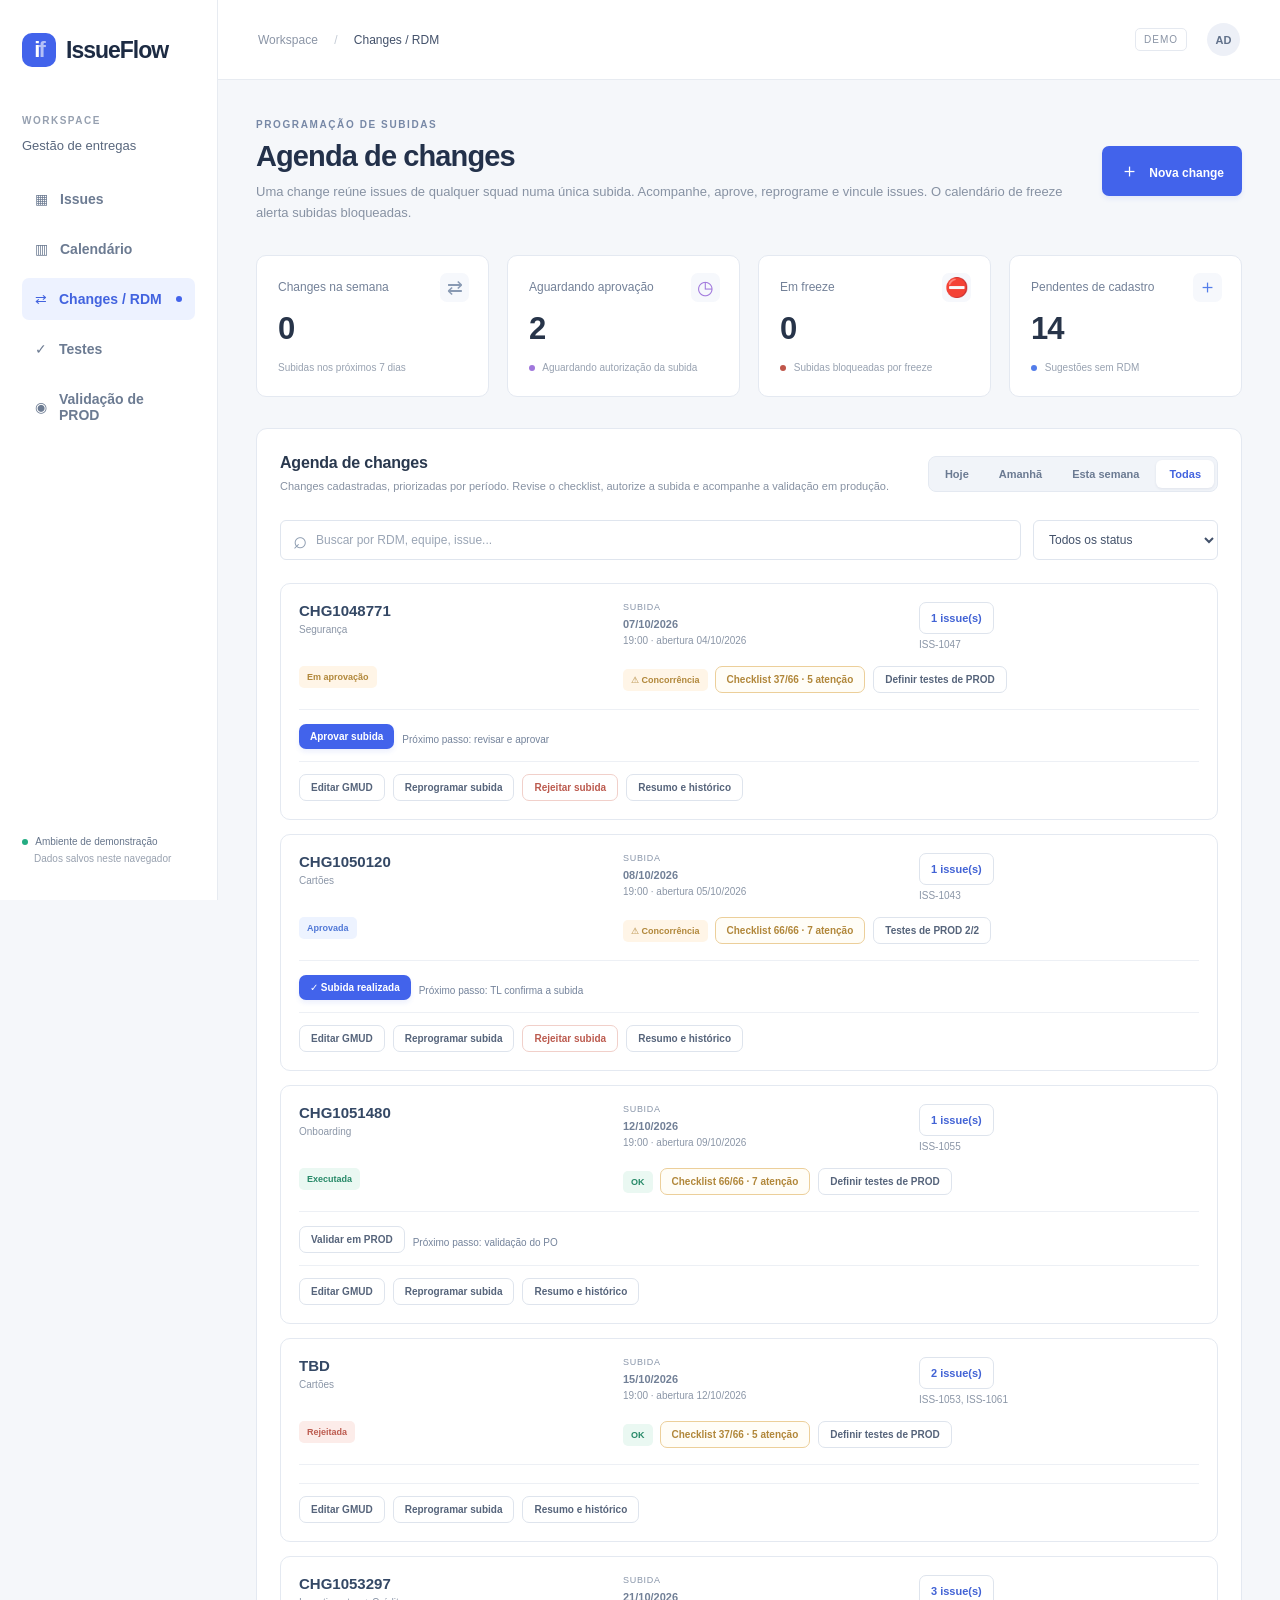
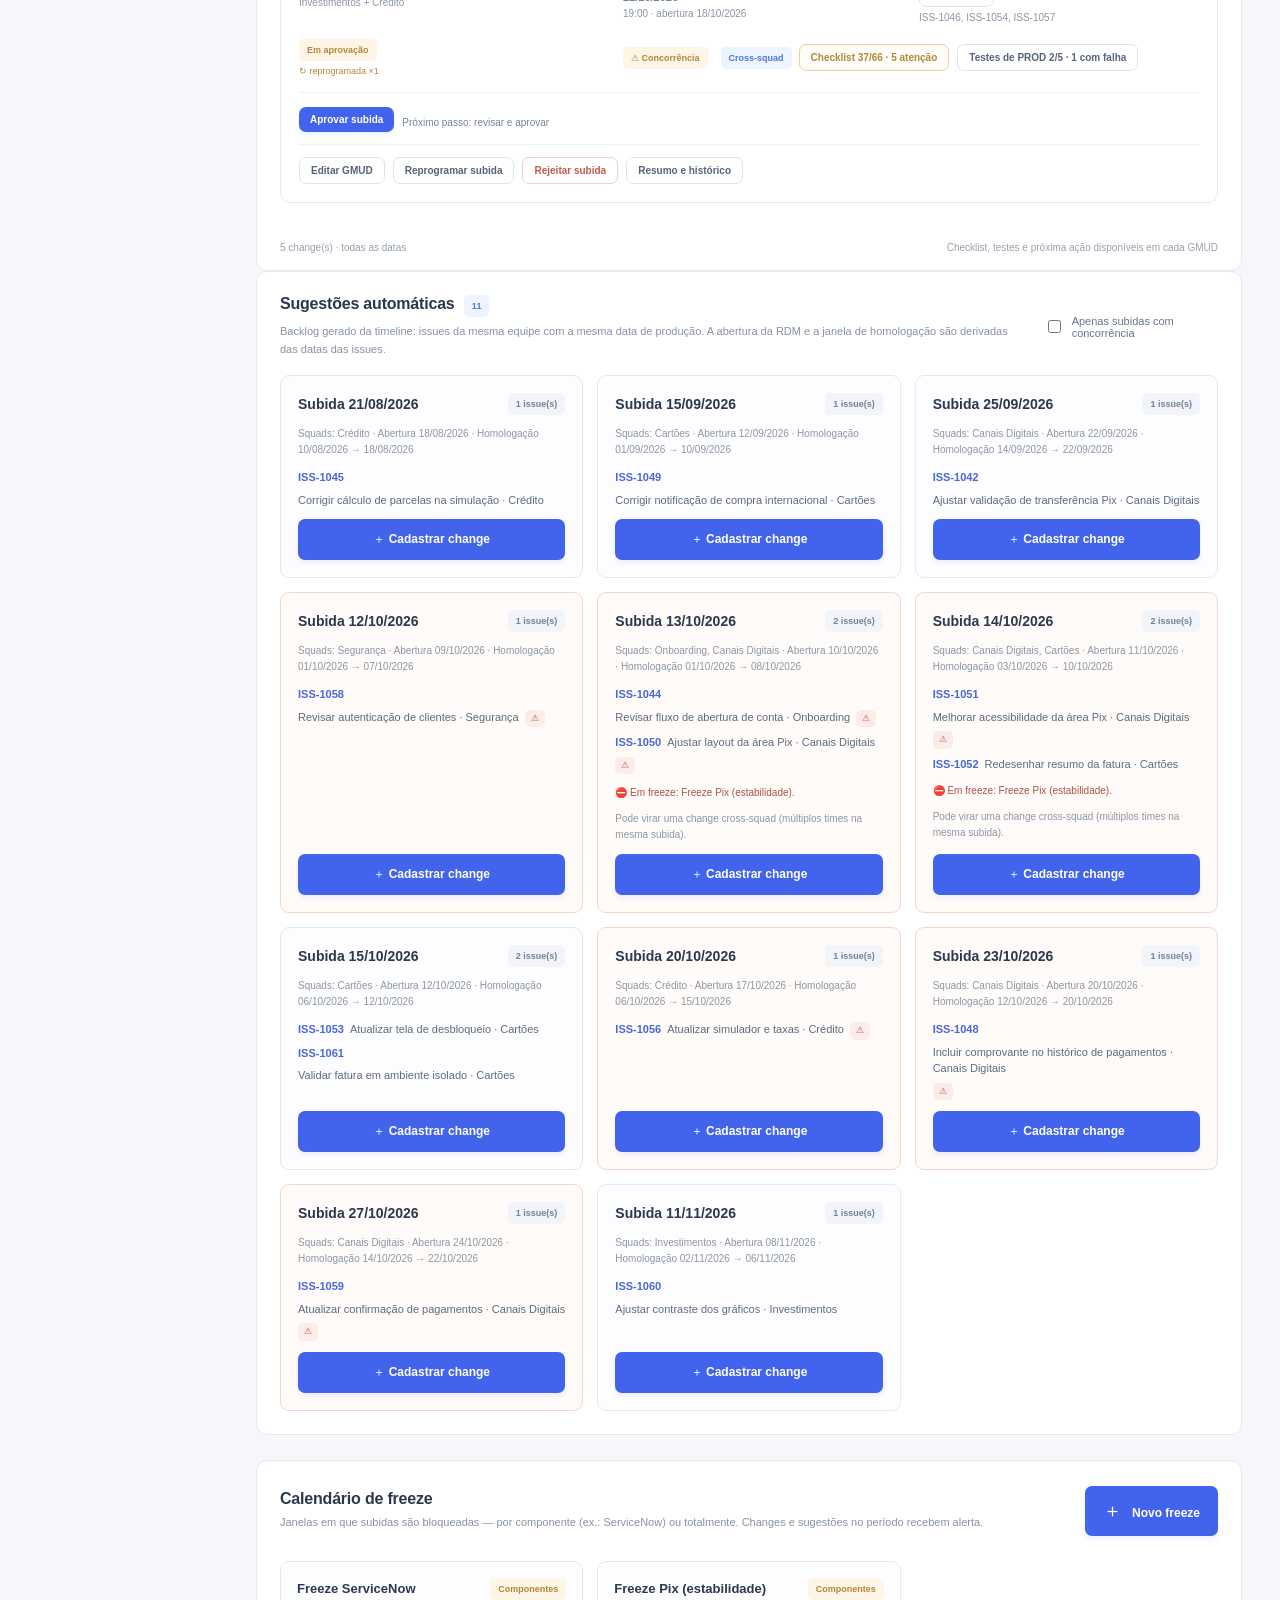
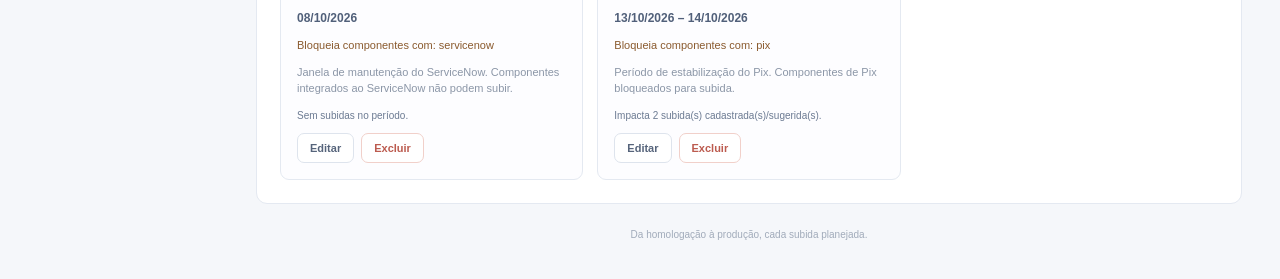
==== changes.html @ 611452d5 "Implement GMUD workflow and homologation and production test plans" ====
<!doctype html>
<html lang="pt-BR"><head><meta charset="UTF-8"><meta name="viewport" content="width=device-width, initial-scale=1"><title>IssueFlow · Changes / RDM</title><link rel="stylesheet" href="styles.css"><link rel="stylesheet" href="changes.css"><script src="issues-store.js" defer></script><script src="tests-store.js" defer></script><script src="production-store.js" defer></script><script src="changes.js" defer></script></head>
<body class="changes-page"><aside class="sidebar"><a class="brand" href="index.html"><span class="brand-icon">i<span>f</span></span>IssueFlow</a><div class="workspace">WORKSPACE<span>Gestão de entregas</span></div><a class="nav" href="index.html"><span>▦</span> Issues</a><a class="nav" href="timeline.html"><span>▥</span> Calendário</a><a class="nav active" href="changes.html"><span>⇄</span> Changes / RDM <span class="nav-dot"></span></a><a class="nav" href="testes.html"><span>✓</span> Testes</a><a class="nav" href="producao.html"><span>◉</span> Validação de PROD</a><div class="sidebar-note"><span class="live-dot"></span> Ambiente de demonstração<small>Dados salvos neste navegador</small></div></aside>
<div class="shell"><header><span>Workspace <span class="slash">/</span> <strong>Changes / RDM</strong></span><div class="profile"><span class="demo">DEMO</span><span class="avatar">AD</span></div></header><main>
<div class="page-heading"><div><div class="eyebrow">PROGRAMAÇÃO DE SUBIDAS</div><h1>Agenda de changes</h1><p>Uma change reúne issues de qualquer squad numa única subida. Acompanhe, aprove, reprograme e vincule issues. O calendário de freeze alerta subidas bloqueadas.</p></div><button id="newChange" class="primary"><span>＋</span> Nova change</button></div>
<section class="stats" aria-label="Resumo de changes"><article><span>Changes na semana</span><span class="stat-icon">⇄</span><strong id="statWeek">0</strong><small>Subidas nos próximos 7 dias</small></article><article><span>Aguardando aprovação</span><span class="stat-icon purple-text">◷</span><strong id="statApproval">0</strong><small><i class="dot purple-bg"></i> Aguardando autorização da subida</small></article><article><span>Em freeze</span><span class="stat-icon" style="color:#c0564a">⛔</span><strong id="statFreeze">0</strong><small><i class="dot" style="background:#c0564a"></i> Subidas bloqueadas por freeze</small></article><article><span>Pendentes de cadastro</span><span class="stat-icon blue-text">＋</span><strong id="statPending">0</strong><small><i class="dot blue-bg"></i> Sugestões sem RDM</small></article></section>

<section class="panel"><div class="panel-heading"><div><h2>Agenda de changes</h2><p>Changes cadastradas, priorizadas por período. Revise o checklist, autorize a subida e acompanhe a validação em produção.</p></div><div id="agendaViews" class="view-toggle"><button type="button" data-view="hoje">Hoje</button><button type="button" data-view="amanha">Amanhã</button><button type="button" data-view="semana">Esta semana</button><button type="button" data-view="todas">Todas</button></div></div><div class="filters"><label class="search"><span>⌕</span><input id="agendaSearch" type="search" placeholder="Buscar por RDM, equipe, issue..." aria-label="Buscar changes"></label><select id="agendaStatus" aria-label="Filtrar por status"><option value="">Todos os status</option></select></div><div class="table-scroll"><table><thead><tr><th>RDM / EQUIPE</th><th>SUBIDA</th><th>ISSUES</th><th>STATUS</th><th>SITUAÇÃO</th><th>AÇÕES</th></tr></thead><tbody id="agendaRows"></tbody></table></div><div id="agendaEmpty" class="empty" hidden>Nenhuma change neste período. Troque o filtro (Amanhã / Esta semana / Todas) ou cadastre uma nova pela lista de sugestões.</div><footer class="panel-footer"><span id="agendaCount"></span><span>Checklist, testes e próxima ação disponíveis em cada GMUD</span></footer></section>

<section class="concurrency-panel" aria-label="Sugestões automáticas de change"><div class="concurrency-heading"><div><h2>Sugestões automáticas <span id="suggestionBadge" class="badge blue"></span></h2><p>Backlog gerado da timeline: issues da mesma equipe com a mesma data de produção. A abertura da RDM e a janela de homologação são derivadas das datas das issues.</p></div><label class="conflict-toggle"><input id="onlyConcurrency" type="checkbox"> Apenas subidas com concorrência</label></div><div id="suggestionList" class="suggestion-list"></div><p id="suggestionEmpty" class="empty" hidden>Nenhuma subida pendente de cadastro. Todas as issues já têm change.</p></section>

<section class="panel"><div class="panel-heading"><div><h2>Calendário de freeze</h2><p>Janelas em que subidas são bloqueadas — por componente (ex.: ServiceNow) ou totalmente. Changes e sugestões no período recebem alerta.</p></div><button id="newFreeze" type="button" class="primary"><span>＋</span> Novo freeze</button></div><div id="freezeList" class="freeze-list"></div><p id="freezeEmpty" class="empty" hidden>Nenhum freeze cadastrado.</p></section>

<div class="bottom-note">Da homologação à produção, cada subida planejada.</div></main></div>

<dialog id="quickActionDialog" aria-labelledby="quickActionTitle"><div class="modal-heading"><div><div class="eyebrow">PRÓXIMA ETAPA DA GMUD</div><h2 id="quickActionTitle"></h2></div><button id="closeQuickAction" type="button" class="icon-button" aria-label="Fechar ação">×</button></div><p id="quickActionSub" class="modal-intro"></p><div id="quickActionBody"></div></dialog>

<dialog id="changeDialog" aria-labelledby="changeTitle"><div class="modal-heading"><div><div class="eyebrow" id="changeEyebrow">NOVA CHANGE</div><h2 id="changeTitle">Cadastrar RDM</h2></div><button id="closeChange" type="button" class="icon-button" aria-label="Fechar">×</button></div>
<p class="modal-intro">Monte a change escolhendo as issues (de qualquer squad). Ao vincular, elas adotam a data de subida desta change.</p>
<form id="changeForm"><div class="form-grid">
<label>Time responsável<select name="equipe"></select></label>
<label>Data da subida<input name="dataProducao" type="date"></label>
</div>
<label class="search picker-search"><span>⌕</span><input id="pickerSearch" type="search" placeholder="Filtrar issues por ID, squad, componente..." aria-label="Filtrar issues"></label>
<div id="issuePicker" class="issue-picker"></div>
<div id="autoSummary" class="auto-summary"></div>
<div class="form-grid">
<label>RDM / CHG<input name="rdm" maxlength="40" placeholder="Ex.: CHG1053297 ou TBD"></label>
<label>Horário CHG<input name="horario" type="time"></label>
<label>Início previsto<input name="inicioPrevisto" type="time"></label>
<label>Final previsto<input name="finalPrevisto" type="time"></label>
<label>Consumo de horas<output id="consumoValue" class="readonly-field">—</output></label>
<label>SME/TL<input name="smeTl" maxlength="120" placeholder="Ex.: Eduardo Augusto"></label>
<label>PO responsável pela validação<input name="po" maxlength="120" placeholder="Ex.: Bruna Magyar"></label><label>Time executor (opcional)<input name="timeExecutor" maxlength="120" placeholder="Ex.: Operações / Plataforma"></label>
<label>FLEX<select name="flex"><option>Não</option><option>Sim</option></select></label>
<label>ON<select name="on"><option>Não</option><option>Sim</option></select></label>
<label class="full">Justificativa participação / rejeição do ON<textarea name="justificativaOn" maxlength="600" rows="2" placeholder="Obrigatória quando ON = Sim"></textarea></label>
<label class="full">Observação<textarea name="observacao" maxlength="600" rows="2" placeholder="Observações da subida"></textarea></label>
<label class="full">Motivo / Justificativa<textarea name="motivo" maxlength="2000" rows="4"></textarea><small class="field-hint">Gerado a partir das issues selecionadas (ID | descrição | componentes). Editável.</small></label>
</div><p id="changeError" role="alert"></p>
<div class="modal-actions"><button id="cancelChange" type="button" class="secondary">Cancelar</button><button type="submit" class="primary">Salvar change</button></div></form></dialog>

<dialog id="detailDialog" aria-labelledby="detailTitle"><div class="modal-heading"><div><div class="eyebrow">DETALHE DA CHANGE</div><h2 id="detailTitle"></h2></div><button id="closeDetail" type="button" class="icon-button" aria-label="Fechar">×</button></div>
<p id="detailSub" class="modal-intro"></p>
<div id="detailFreeze" class="detail-freeze" hidden></div>
<div id="detailSummary" class="auto-summary"></div>
<h3 class="detail-section-title">Checklist de implantação</h3>
<div id="detailChecklist" class="detail-checklist"></div>
<h3 class="detail-section-title">Cenários de teste</h3>
<div id="detailScenarios" class="detail-checklist"></div>
<h3 class="detail-section-title">Ações</h3>
<div id="detailActions" class="detail-actions"></div>
<h3 class="detail-section-title">Histórico</h3>
<div id="detailHistory" class="history-list"></div>
<div class="modal-actions"><button id="dismissDetail" type="button" class="secondary">Fechar</button></div></dialog>

<dialog id="freezeDialog" aria-labelledby="freezeEyebrow"><div class="modal-heading"><div><div class="eyebrow" id="freezeEyebrow">NOVO FREEZE</div><h2>Calendário de freeze</h2></div><button id="closeFreeze" type="button" class="icon-button" aria-label="Fechar">×</button></div>
<p class="modal-intro">Defina a janela e o escopo. No escopo “Componentes”, qualquer componente que contenha um dos termos é bloqueado na subida.</p>
<form id="freezeForm"><div class="form-grid">
<label class="full">Nome<input name="nome" maxlength="80" placeholder="Ex.: Freeze ServiceNow"></label>
<label>Data inicial<input name="dataInicio" type="date"></label>
<label>Data final<input name="dataFim" type="date"><small class="field-hint">Deixe igual à inicial para um único dia.</small></label>
<label class="full">Escopo<select name="escopo"><option value="componentes">Componentes (por termo)</option><option value="total">Total (nada sobe)</option></select></label>
<label class="full" id="termosField">Termos de componente<input name="termos" maxlength="200" placeholder="Ex.: servicenow, pix"><small class="field-hint">Separe por vírgula. Casa por “contém” (ex.: “servicenow” bloqueia agro-srv-...-servicenow-az).</small></label>
<label class="full">Descrição<textarea name="descricao" maxlength="400" rows="2" placeholder="Motivo do freeze"></textarea></label>
</div><p id="freezeError" role="alert"></p>
<div class="modal-actions"><button id="cancelFreeze" type="button" class="secondary">Cancelar</button><button type="submit" class="primary">Salvar freeze</button></div></form></dialog>

<dialog id="checklistDialog" aria-labelledby="checklistTitle"><div class="modal-heading"><div><div class="eyebrow">VALIDAÇÃO PARA SUBIDA</div><h2 id="checklistTitle"></h2></div><button id="closeChecklist" type="button" class="icon-button" aria-label="Fechar">×</button></div>
<p id="checklistSub" class="modal-intro"></p>
<div class="checklist-progress"><div class="progress"><div id="checklistBar" class="progress-fill"></div></div><span id="checklistProgressText" class="ck-progress-text"></span></div>
<div class="checklist-toolbar"><label class="ck-filter"><input id="checklistOnlyPending" type="checkbox"> Mostrar apenas pendentes</label><div class="ck-legend"><span><i class="ck-key sim"></i>Sim</span><span><i class="ck-key nao"></i>Não</span><span><i class="ck-key na"></i>N/A</span><span><i class="ck-key pend"></i>Pendente</span></div></div>
<div id="checklistBody" class="checklist-body"></div>
<div class="modal-actions"><button id="manageTemplate" type="button" class="secondary">⚙ Gerenciar itens do modelo</button><span style="flex:1"></span><button id="dismissChecklist" type="button" class="secondary">Fechar</button><button id="saveChecklist" type="button" class="primary">Salvar checklist</button></div></dialog>

<dialog id="templateDialog" aria-labelledby="templateTitle"><div class="modal-heading"><div><div class="eyebrow">MODELO DE CHECKLIST</div><h2 id="templateTitle">Itens do checklist</h2></div><button id="closeTemplate" type="button" class="icon-button" aria-label="Fechar">×</button></div>
<p class="modal-intro">Adicione, edite, desative ou remova itens. As mudanças valem para todas as changes.</p>
<form id="templateForm"><div class="form-grid">
<label>Categoria<input name="categoria" list="tplCats" maxlength="40" placeholder="Ex.: Geral, Híbrida, Plataforma"></label>
<label>Tipo<select name="tipo"><option value="bool">Sim / Não / N/A</option><option value="numero">Número</option><option value="texto">Texto</option></select></label>
<label class="full">Texto do item<input name="texto" maxlength="300" placeholder="Pergunta do checklist"></label>
<label class="ck-required"><input type="checkbox" name="obrigatorio" checked> Obrigatório (conta no progresso)</label>
</div><p id="tplError" role="alert"></p>
<div class="modal-actions"><button id="tplSubmit" type="submit" class="primary">＋ Adicionar item</button></div></form>
<datalist id="tplCats"></datalist>
<div id="templateBody" class="template-body"></div>
<div class="modal-actions"><button id="dismissTemplate" type="button" class="secondary">Fechar</button></div></dialog>

<dialog id="scenarioDialog" aria-labelledby="scenarioTitle"><div class="modal-heading"><div><div class="eyebrow">PLANO DE TESTES DE PRODUÇÃO</div><h2 id="scenarioTitle"></h2></div><button id="closeScenario" type="button" class="icon-button" aria-label="Fechar">×</button></div>
<p id="scenarioSub" class="modal-intro"></p>
<div class="scenario-top"><div id="scenarioSummary" class="scenario-summary"></div><label class="scenario-link-field">Evidências (Jira / TP)<input id="scenarioLink" type="text" maxlength="200" placeholder="Ex.: AGROFIN-12169 ou URL"></label></div>
<div class="scenario-toolbar"><button id="toggleHO" type="button" class="secondary">✓ Escolher testes de PROD a partir de HO</button><button id="toggleImport" type="button" class="secondary">↓ Selecionar do catálogo</button><button id="toggleBuilder" type="button" class="secondary">＋ Montar avulso</button><button id="manageDims" type="button" class="secondary">⚙ Dimensões</button></div>
<div id="scenarioBuilder" class="scenario-builder" hidden></div>
<div id="scenarioImport" class="scenario-import" hidden></div>

<div id="scenarioList" class="scenario-list"></div>
<p id="scenarioError" class="action-error" role="alert"></p><div class="modal-actions"><button id="openRollback" class="secondary danger" type="button">Registrar rollback</button><button id="dismissScenario" type="button" class="secondary">Fechar</button><button id="saveScenario" type="button" class="primary">Salvar cenários</button></div></dialog>

<dialog id="rollbackDialog" aria-labelledby="rollbackTitle"><div class="modal-heading"><div><div class="eyebrow">OCORRÊNCIA EM PRODUÇÃO</div><h2 id="rollbackTitle">Registrar rollback realizado</h2></div><button id="closeRollback" type="button" class="icon-button" aria-label="Fechar rollback">×</button></div><p class="modal-intro">Registre a reversão da subida após sua execução operacional. Este registro preserva os testes e o motivo no histórico; ele não executa a reversão dos sistemas.</p><form id="rollbackForm"><div class="form-grid"><label class="full">Cenário / etapa que motivou a reversão<select name="origem" required></select></label><label>Responsável<input name="por" required maxlength="100"></label><label class="full">Motivo e resultado da reversão<textarea name="motivo" required maxlength="2000" rows="3"></textarea></label></div><p id="rollbackError" class="action-error" role="alert"></p><div class="modal-actions"><button id="cancelRollback" type="button" class="secondary">Cancelar</button><button class="primary" type="submit">Confirmar registro de rollback</button></div></form></dialog>

<dialog id="productionPicker" aria-labelledby="productionPickerTitle"><div class="modal-heading"><div><div class="eyebrow">SELEÇÃO PARA PRODUÇÃO</div><h2 id="productionPickerTitle">Quais testes serão repetidos em PROD?</h2></div><button id="closeProductionPicker" type="button" class="icon-button" aria-label="Fechar seleção de produção">×</button></div><p class="modal-intro">Marque os cenários homologados que entram nesta subida. Os resultados de produção começam pendentes e os registros de HO são preservados.</p><div class="production-picker-filters"><label class="search"><span>⌕</span><input id="productionSearch" type="search" placeholder="Buscar cenário ou issue…" aria-label="Buscar cenários homologados"></label><select id="productionIssueFilter" aria-label="Filtrar issue"></select></div><div id="scenarioHO" class="production-picker-list"></div><div class="production-picker-footer"><div><strong id="productionSelectionCount" aria-live="polite">0 cenários selecionados</strong><p>Após adicionar, clique em “Salvar cenários” no plano de produção.</p></div><div class="production-picker-actions"><button id="cancelProductionPicker" type="button" class="secondary">Cancelar</button><button id="addProductionSelection" type="button" class="primary">Adicionar ao plano de PROD</button></div></div></dialog>

<dialog id="dimsDialog" aria-labelledby="dimsTitle"><div class="modal-heading"><div><div class="eyebrow">MONTADOR DE CENÁRIOS</div><h2 id="dimsTitle">Dimensões</h2></div><button id="closeDims" type="button" class="icon-button" aria-label="Fechar">×</button></div>
<p class="modal-intro">As dimensões geram o nome do fluxo (Perfil · Linha · Garantia · Variação…). Edite as opções ou crie novas dimensões.</p>
<div id="dimsBody" class="dims-body"></div>
<form id="dimAddForm" class="dim-add-dimension"><input name="nome" maxlength="40" placeholder="Nova dimensão (ex.: Produto)"><button type="submit" class="secondary">＋ Adicionar dimensão</button></form>
<div class="modal-actions"><button id="dismissDims" type="button" class="secondary">Concluir</button></div></dialog>

<div id="toast" role="status" hidden></div></body></html>
---- styles.css ----
*{box-sizing:border-box} :root{font-family:Inter,-apple-system,BlinkMacSystemFont,"Segoe UI",sans-serif;color:#273449;background:#f5f7fa;font-synthesis:none}body{margin:0}button,input,select,textarea{font:inherit}button{cursor:pointer;transition:background .15s}button:hover{filter:brightness(.96)}button:focus-visible,a:focus-visible,input:focus-visible,select:focus-visible,textarea:focus-visible{outline:3px solid #b6ccff;outline-offset:2px}.sidebar{position:fixed;inset:0 auto 0 0;width:218px;background:#fff;border-right:1px solid #e7ebf1;padding:33px 22px;display:flex;flex-direction:column}.brand{display:flex;align-items:center;gap:10px;font-size:23px;font-weight:750;text-decoration:none;color:#1d2b43;letter-spacing:-1px}.brand-icon{background:#4263eb;color:white;width:34px;height:34px;border-radius:10px;display:flex;align-items:center;justify-content:center;font-size:22px;letter-spacing:-2px}.brand-icon span{opacity:.6}.workspace{margin-top:48px;font-size:10px;letter-spacing:1.5px;color:#96a0b0;font-weight:700}.workspace>span{display:block;letter-spacing:0;font-size:13px;color:#59677d;margin-top:12px;font-weight:500}.nav{margin-top:25px;border-radius:7px;padding:13px;display:flex;gap:12px;align-items:center;font-size:14px;font-weight:650}.active{background:#edf2ff;color:#4263df}.nav-dot{margin-left:auto;width:6px;height:6px;border-radius:50%;background:#4263eb}.sidebar-note{margin-top:auto;font-size:10px;color:#66758b;line-height:1.7}.sidebar-note small{display:block;padding-left:12px;font-size:10px;color:#98a1af}.live-dot,.dot{display:inline-block;width:6px;height:6px;border-radius:50%;background:#24ac82;margin-right:5px}.shell{margin-left:218px}header{height:80px;border-bottom:1px solid #e7ebf1;background:#fff;display:flex;align-items:center;justify-content:space-between;padding:0 40px;font-size:12px;color:#8b95a6}header strong{color:#43516a;font-weight:500}.slash{margin:0 13px;color:#c4cbd5}.profile{display:flex;gap:20px;align-items:center}.demo{font-size:10px;letter-spacing:1px;border:1px solid #e5e9f0;padding:5px 8px;border-radius:5px}.avatar{display:grid;place-items:center;width:33px;height:33px;background:#edf0f7;color:#61718a;border-radius:50%;font-size:11px;font-weight:650}main{padding:39px 38px;max-width:1700px;margin:auto}.page-heading{display:flex;align-items:center;justify-content:space-between;gap:20px}.eyebrow{font-size:10px;font-weight:750;letter-spacing:1.6px;color:#7788a6}h1{font-size:29px;letter-spacing:-.9px;margin:10px 0 9px;color:#23314a}p{color:#8792a3;font-size:13px;margin:0;line-height:1.6}.primary,.secondary{border:0;border-radius:7px;padding:12px 18px;font-size:12px;font-weight:600;white-space:nowrap}.primary{background:#4263eb;color:white;box-shadow:0 3px 5px #4263eb18}.primary span{font-size:19px;margin-right:7px}.secondary{background:#fff;border:1px solid #dee4ed;color:#56647b}.stats{display:grid;grid-template-columns:repeat(4,1fr);gap:18px;margin:31px 0}.stats article{background:white;border:1px solid #e4e9f1;border-radius:10px;padding:21px;position:relative}.stats article>span:first-child{font-size:12px;color:#738198;font-weight:500}.stats strong{display:block;font-size:31px;margin:16px 0 10px;font-weight:650;letter-spacing:-1px}.stats small{font-size:10px;color:#98a2b1}.stat-icon{position:absolute;right:19px;top:17px;width:29px;height:29px;display:grid;place-items:center;background:#f6f8fc;border-radius:7px;font-size:19px;color:#899ab3}.blue-text{color:#537dea}.purple-text{color:#a077dc}.green-text{color:#29a983}.blue-bg{background:#537dea}.purple-bg{background:#a077dc}.green-bg{background:#29a983}.panel{border:1px solid #e4e9f1;background:white;border-radius:11px;overflow:hidden}.panel-heading{display:flex;align-items:center;justify-content:space-between;gap:15px;padding:25px 23px}h2{font-size:16px;margin:0 0 6px;font-weight:650;color:#29384e;letter-spacing:-.2px}.panel-heading p{font-size:11px}.filters{display:flex;gap:12px;padding:0 23px 23px}.search{display:flex;align-items:center;flex:1;min-width:180px;border:1px solid #dfe5ee;border-radius:6px;padding:0 12px;gap:9px}.search span{font-size:24px;color:#8e9db1}.search input{border:0;width:100%;padding:11px 0;background:transparent;outline:none!important}input,select,textarea{font-size:12px;color:#42516a;border:1px solid #dfe5ee;border-radius:6px;padding:11px;background:#fff}input::placeholder,textarea::placeholder{color:#9aa5b5}.filters select{width:185px}.table-scroll{overflow:auto}table{border-collapse:collapse;width:100%;white-space:nowrap;text-align:left}th{background:#f9fafc;color:#8c98a9;font-size:9px;font-weight:650;letter-spacing:.5px;padding:15px 18px;border-top:1px solid #edf0f5;border-bottom:1px solid #edf0f5}td{padding:20px 18px;font-size:11px;border-bottom:1px solid #edf0f5;color:#728097}tbody tr:hover{background:#fcfdff}.issue-id{font-weight:650;color:#4768d9;font-size:12px}.issue-id small{display:block;color:#8b96a7;font-size:10px;font-weight:400;margin-top:6px}.description{white-space:normal;min-width:220px;max-width:300px;color:#42516a;line-height:1.6}.badge{display:inline-block;padding:6px 8px;border-radius:5px;font-size:9px;font-weight:550}.env{background:#f1f4f9;color:#73829b}.blue{background:#edf3ff;color:#5078d7}.green{background:#eaf8f2;color:#278968}.gray{background:#f1effb;color:#8a70c3}.orange{background:#fff5e7;color:#b1873a}.panel-footer{display:flex;justify-content:space-between;gap:20px;padding:17px 23px;font-size:10px;color:#96a0ae}.bottom-note{text-align:center;color:#a1abba;font-size:10px;margin-top:25px}.empty{text-align:center;padding:40px;color:#8792a3;font-size:13px}dialog{border:1px solid #e4e9f1;border-radius:13px;padding:28px;width:min(600px,calc(100vw - 30px));box-shadow:0 25px 90px #19264430}dialog::backdrop{background:#1a274766;backdrop-filter:blur(3px)}.modal-heading{display:flex;justify-content:space-between;align-items:center}.modal-heading h2{font-size:23px;margin-top:8px}.icon-button{border:0;background:#f3f5f9;border-radius:6px;width:30px;height:30px;font-size:23px;color:#748096}.modal-intro{margin:8px 0 24px}.form-grid{display:grid;grid-template-columns:1fr 1fr;gap:18px}.form-grid label{display:flex;flex-direction:column;gap:8px;font-size:11px;font-weight:600;color:#5c6c83}.full{grid-column:1/-1}textarea{resize:vertical}.modal-actions{display:flex;justify-content:flex-end;gap:10px;border-top:1px solid #e8ecf2;padding-top:19px;margin-top:18px}#formError{color:#c54646;margin-top:13px;font-size:12px}#toast{position:fixed;bottom:25px;right:25px;max-width:calc(100vw - 50px);background:#23314a;color:white;padding:15px 22px;border-radius:8px;font-size:12px;box-shadow:0 5px 25px #15284730;z-index:10}[hidden]{display:none!important}@media(min-width:1500px){td{padding:22px 24px}th{padding:15px 24px}}@media(max-width:1100px){.sidebar{width:180px;padding:30px 18px}.shell{margin-left:180px}main{padding:30px 23px}.filters{flex-wrap:wrap}.search{flex-basis:100%}.filters select{flex:1}.stats{gap:10px}.stats article{padding:16px}.stat-icon{display:none}.stats small{font-size:9px}}@media(max-width:700px){.sidebar{position:static;width:100%;height:65px;padding:15px 20px;border-bottom:1px solid #e7ebf1}.brand{font-size:20px}.brand-icon{width:30px;height:30px}.workspace,.nav,.sidebar-note{display:none}.shell{margin-left:0}header{height:54px;padding:0 20px}main{padding:25px 16px}.page-heading{align-items:flex-start}h1{font-size:23px}.page-heading p{font-size:12px}.page-heading .primary{padding:11px;font-size:11px;margin-top:21px}.stats{grid-template-columns:1fr 1fr;margin:25px 0}.panel-heading{padding:20px 15px}.panel-heading p{max-width:180px}.secondary{padding:10px;font-size:11px}.filters{padding:0 15px 18px;gap:8px}.filters select{width:140px;font-size:11px}.panel-footer{padding:15px;flex-direction:column;gap:7px}.form-grid{grid-template-columns:1fr}.full{grid-column:auto}dialog{padding:22px}.bottom-note{line-height:1.5}}

.concurrency-panel{background:#fff;border:1px solid #e4e9f1;border-radius:11px;padding:23px;margin-bottom:25px}.concurrency-heading{display:flex;justify-content:space-between;align-items:center;gap:20px}.concurrency-heading p{font-size:11px}.concurrency-heading h2 .badge{margin-left:5px}.conflict-toggle{display:flex;align-items:center;gap:8px;font-size:11px;color:#66758b}.conflict-toggle input{accent-color:#4263eb}.conflict-list{display:grid;grid-template-columns:repeat(auto-fit,minmax(240px,1fr));gap:12px;margin-top:17px}.conflict-card{padding:15px;border:1px solid #f2d8d4;background:#fffaf9;border-radius:7px}.conflict-card strong{font-size:12px;color:#a75249}.conflict-card p{font-size:11px;color:#775e5b;margin:8px 0;overflow-wrap:anywhere}.conflict-card small{font-size:10px;color:#947c79}.red{background:#fcece9;color:#bc5b4f}.services-cell{min-width:170px;max-width:240px;white-space:normal}.service{margin:2px;background:#eef2fa;color:#5e7294;overflow-wrap:anywhere;max-width:210px}.conflict-ids{display:block;font-size:10px;color:#9c7771;margin-top:7px}.field-hint{font-weight:400;color:#8b96a7;font-size:10px;line-height:1.5}@media(max-width:700px){.concurrency-heading{align-items:flex-start;flex-direction:column}.concurrency-panel{padding:18px}.conflict-list{grid-template-columns:1fr}}

.component-button{font-size:11px;padding:9px 11px;color:#4263d5}.has-conflict td:first-child{box-shadow:inset 3px 0 #d87a6e}.has-conflict{background:#fffdfc}button.badge{border:1px solid #f1d0ca;cursor:pointer}button.badge:hover{background:#f8ddd7}.component-alert{font-size:12px;line-height:1.6;border-radius:7px;padding:13px 15px;margin-bottom:17px}.component-alert.warning{background:#fff2ed;color:#ad5343;border:1px solid #f2d8cb}.component-alert.clear{background:#edf8f2;color:#278968}.component-detail{border:1px solid #e4e9f1;border-radius:8px;padding:15px;margin-bottom:12px}.component-detail.shared{border-color:#f0d4cd;background:#fffaf8}.component-detail-heading{display:flex;justify-content:space-between;align-items:center;gap:12px}.component-detail strong{font-size:13px;overflow-wrap:anywhere}.component-detail p{font-size:12px;color:#6e7787;margin-top:13px}.component-detail small{display:block;font-size:11px;color:#ad6a5e;margin-top:4px}.component-rule{font-size:11px;margin-top:15px}#componentsDialog{max-height:85vh;overflow:auto}

.environment-hint{display:block;border:0;background:transparent;text-align:left;white-space:normal;max-width:175px;margin-top:9px;padding:0;line-height:1.5;font-size:10px;color:#456cd5}.environment-hint.unavailable{color:#a27c46}.suggestion-box{padding:15px;border:1px solid #cddff7;background:#f1f6ff;border-radius:8px;margin:16px 0}.suggestion-box p{color:#496995;font-size:12px}.suggestion-box button{margin-top:10px}.suggestion-box.blocked{background:#fff8ed;border-color:#f2dfba}.suggestion-box.blocked p{color:#9b763b}

a.nav{text-decoration:none;color:#6c7b92}a.nav.active{color:#4263df}.sidebar .nav+.nav{margin-top:8px}@media(max-width:700px){.sidebar{height:auto}.sidebar .nav{display:inline-flex;margin:10px 10px 0 0;padding:8px;font-size:12px}}

/* Changes / RDM */
.suggestion-list{display:grid;grid-template-columns:repeat(auto-fill,minmax(290px,1fr));gap:14px;margin-top:17px}.change-suggestion{border:1px solid #e4e9f1;border-radius:9px;padding:17px;display:flex;flex-direction:column;gap:11px;background:#fdfdff}.change-suggestion.has-warning{border-color:#f0d8cd;background:#fffbf8}.change-suggestion-head{display:flex;align-items:center;justify-content:space-between;gap:10px}.change-suggestion-head strong{font-size:14px;color:#2a3850}.change-suggestion-meta{font-size:10px;color:#8b96a7;line-height:1.6}.change-issue-list{list-style:none;margin:0;padding:0;display:flex;flex-direction:column;gap:7px;max-height:150px;overflow:auto}.change-issue-list li{font-size:11px;color:#5d6b82;line-height:1.5;display:flex;gap:6px;align-items:baseline;flex-wrap:wrap}.change-issue-list strong{color:#4768d9;font-weight:650}.change-issue-list .badge{padding:2px 6px}.change-suggestion-warning{font-size:10px;color:#ab5343;line-height:1.5}.change-suggestion .primary{margin-top:auto;text-align:center}
.change-rdm strong{font-weight:650;color:#3a4a64;font-size:12px}.change-rdm small,td small{display:block;color:#8b96a7;font-size:10px;font-weight:400;margin-top:5px}.change-issues-cell{min-width:150px;white-space:normal}.change-issue-ids{margin-top:7px;overflow-wrap:anywhere}td .badge+.badge{margin-left:6px}td>div+div{margin-top:5px}.secondary.danger{color:#bc5b4f;border-color:#f1d0ca}.secondary.danger:hover{background:#faeae7}td:last-child .secondary+.secondary{margin-left:7px}
.auto-summary{display:grid;grid-template-columns:repeat(auto-fit,minmax(150px,1fr));gap:13px;background:#f6f9ff;border:1px solid #dde8fb;border-radius:9px;padding:16px;margin-bottom:17px}.auto-summary div{display:flex;flex-direction:column;gap:5px}.auto-summary small{font-size:10px;color:#7f8ba0;font-weight:600}.auto-summary strong{font-size:12px;color:#2e3c55;overflow-wrap:anywhere}.auto-summary-warning{grid-column:1/-1;font-size:11px;color:#ab5343;margin:0}
.issue-picker{border:1px solid #e8ecf2;border-radius:9px;padding:13px;margin-bottom:19px;max-height:210px;overflow:auto}.picker-caption{font-size:10px;font-weight:700;letter-spacing:.5px;color:#8c98a9;margin-bottom:10px;text-transform:uppercase}.issue-check{display:flex;gap:11px;align-items:flex-start;padding:10px;border-radius:7px;cursor:pointer}.issue-check:hover{background:#f7f9fc}.issue-check.on{background:#f1f6ff}.issue-check input{margin-top:3px;accent-color:#4263eb}.issue-check-info{display:flex;flex-direction:column;gap:3px}.issue-check-info strong{font-size:12px;color:#4768d9}.issue-check-info span{font-size:11px;color:#51607a}.issue-check-info small{font-size:10px;color:#95a0b0}.issue-check-info .badge{align-self:flex-start;margin-top:3px}
.readonly-field{border:1px solid #e8ecf2;border-radius:6px;padding:11px;background:#f6f8fc;color:#51607a;font-size:12px;display:block}.picker-search{margin:4px 0 12px}.picker-search input{padding:10px 0}#changeDialog,#detailDialog,#freezeDialog{max-height:88vh;overflow:auto}@media(max-width:700px){.suggestion-list{grid-template-columns:1fr}.auto-summary{grid-template-columns:1fr 1fr}}

/* Agenda: toggle de período e ações */
.view-toggle{display:flex;gap:4px;background:#f1f4f9;border:1px solid #e4e9f1;border-radius:8px;padding:3px}.view-toggle button{border:0;background:transparent;border-radius:6px;padding:8px 13px;font-size:11px;font-weight:600;color:#6b7a92}.view-toggle button.active{background:#fff;color:#4263df;box-shadow:0 1px 3px #1c2b4914}.agenda-actions{white-space:nowrap}.secondary.small.ck-pending{color:#b1873a;border-color:#eccf9a;background:#fffdf7}.secondary.small.ck-pending:hover{background:#fdf5e6}.primary.small,.secondary.small{padding:7px 11px;font-size:10px}.primary.small span{font-size:12px;margin:0}.agenda-actions .small+.small{margin-left:6px}.reprog-note{display:block;color:#b1873a!important;font-size:9px!important;margin-top:5px!important}

/* Calendário de freeze */
.freeze-list{display:grid;grid-template-columns:repeat(auto-fill,minmax(270px,1fr));gap:14px;padding:0 23px 23px}.freeze-card{border:1px solid #e4e9f1;border-radius:9px;padding:16px;display:flex;flex-direction:column;gap:9px;background:#fdfdff}.freeze-head{display:flex;align-items:center;justify-content:space-between;gap:10px}.freeze-head strong{font-size:13px;color:#2a3850}.freeze-period{font-size:12px;color:#51607a;font-weight:600}.freeze-terms{font-size:11px;color:#8a5a2e}.freeze-desc{font-size:11px;color:#8b96a7;line-height:1.5}.freeze-impact{font-size:10px;color:#6b7a92;margin-top:2px}.freeze-actions{display:flex;gap:7px;margin-top:auto}.freeze-actions button{padding:8px 12px;font-size:11px}

/* Modal de detalhe: freeze, ações, histórico */
.detail-freeze{background:#fcefec;border:1px solid #f0cfc8;border-radius:9px;padding:13px 15px;margin-bottom:16px}.detail-freeze p{color:#a8493c;font-size:12px;line-height:1.6}.detail-freeze p+p{margin-top:8px}.detail-section-title{font-size:11px;font-weight:700;letter-spacing:.5px;color:#8c98a9;text-transform:uppercase;margin:20px 0 12px}.detail-wide{grid-column:1/-1}.detail-wide p{font-size:12px;color:#51607a;line-height:1.6;margin-top:3px}.detail-motivo{grid-column:1/-1;white-space:pre-wrap;font:inherit;font-size:11px;color:#51607a;background:#f6f8fc;border:1px solid #e8ecf2;border-radius:7px;padding:11px;margin:3px 0 0;line-height:1.6;overflow-x:auto}
.detail-actions{display:flex;flex-direction:column;gap:13px}.action-buttons{display:flex;flex-wrap:wrap;gap:8px}.action-buttons button{padding:9px 13px;font-size:11px}.action-slot:empty{display:none}.action-form{border:1px solid #dde8fb;background:#f6f9ff;border-radius:9px;padding:15px;display:grid;grid-template-columns:1fr 1fr;gap:13px}.action-form label{display:flex;flex-direction:column;gap:7px;font-size:11px;font-weight:600;color:#5c6c83}.action-form label:has(textarea),.action-form .primary,.action-form .action-error{grid-column:1/-1}.action-form .primary{justify-self:start}.action-error{color:#c54646;font-size:11px;margin:0}

/* Timeline de histórico */
.history-list{display:flex;flex-direction:column;gap:11px}.history-item{border-left:2px solid #e4e9f1;padding:0 0 4px 14px;position:relative}.history-item::before{content:"";position:absolute;left:-5px;top:4px;width:8px;height:8px;border-radius:50%;background:#c4cdda}.history-head{display:flex;align-items:center;gap:10px;margin-bottom:5px}.history-head small{color:#9aa5b5;font-size:10px}.history-item p{font-size:11px;color:#5d6b82;line-height:1.5;margin-top:3px}.history-note{color:#78859a;font-style:italic}.muted-note{font-size:12px;color:#99a3b2}
@media(max-width:700px){.freeze-list{grid-template-columns:1fr}.action-form{grid-template-columns:1fr}.view-toggle{flex-wrap:wrap}.panel-heading .view-toggle{width:100%}}

/* Checklist de implantação */
.progress{height:8px;background:#eef1f6;border-radius:5px;overflow:hidden}.progress-fill{height:100%;width:0;border-radius:5px;background:#4263eb;transition:width .25s}.progress-fill.ok{background:#29a983}.progress-fill.warn{background:#e0a33a}
.detail-checklist{display:flex;flex-direction:column;gap:10px}.ck-detail-line{display:flex;align-items:center;gap:8px;flex-wrap:wrap}.ck-hint{font-size:10px;color:#9aa5b5}.detail-checklist .secondary{align-self:flex-start}
.checklist-progress{display:flex;align-items:center;gap:14px;margin:8px 0 14px}.checklist-progress .progress{flex:1;height:10px}.ck-progress-text{font-size:12px;font-weight:700;color:#3f4d64;white-space:nowrap}
.checklist-toolbar{display:flex;align-items:center;justify-content:space-between;gap:12px;flex-wrap:wrap;margin-bottom:14px}.ck-filter{display:flex;align-items:center;gap:8px;font-size:11px;font-weight:600;color:#5c6c83;cursor:pointer}.ck-filter input{accent-color:#4263eb}
.ck-legend{display:flex;gap:13px;font-size:10px;color:#8b96a7}.ck-legend span{display:inline-flex;align-items:center;gap:5px}.ck-key{width:10px;height:10px;border-radius:50%;display:inline-block}.ck-key.sim{background:#29a983}.ck-key.nao{background:#d87a6e}.ck-key.na{background:#8893a6}.ck-key.pend{background:#fff;border:2px solid #e3b765}
.checklist-body{flex:1 1 auto;min-height:0;overflow-y:auto;overflow-x:hidden;display:flex;flex-direction:column;gap:14px;padding:2px}
.ck-card{border:1px solid #e6eaf1;border-radius:11px;overflow:hidden;background:#fff;flex:0 0 auto}.ck-empty{flex:0 0 auto}.ck-card-head{display:flex;align-items:center;justify-content:space-between;gap:10px;padding:12px 15px;background:#f7f9fc;border-bottom:1px solid #eef1f6;position:sticky;top:0;z-index:1}.ck-card-name{font-size:11px;font-weight:750;letter-spacing:.6px;text-transform:uppercase;color:#4a5a74}.ck-card-prog{font-size:10px;font-weight:700;color:#99795f;background:#fff4e2;border:1px solid #f2e2c5;padding:3px 10px;border-radius:20px}.ck-card-prog.done{color:#248a67;background:#e9f8f1;border-color:#c9ecdc}
.ck-row{display:grid;grid-template-columns:20px 1fr auto;gap:13px;align-items:center;padding:12px 15px;border-top:1px solid #f4f6fa}.ck-card .ck-row:first-of-type{border-top:0}.ck-row:hover{background:#fafbff}.ck-row.pending{background:#fffdf7}.ck-row.nao{background:#fff8f6}
.ck-ind{width:18px;height:18px;border-radius:50%;border:2px solid #d9dfe9;display:grid;place-items:center;font-size:10px;font-weight:800;color:#fff;line-height:1}.ck-row.done .ck-ind{background:#29a983;border-color:#29a983}.ck-row.done .ck-ind::after{content:"✓"}.ck-row.nao .ck-ind{background:#d87a6e;border-color:#d87a6e}.ck-row.nao .ck-ind::after{content:"!"}.ck-row.pending .ck-ind{background:#fff;border-color:#e3b765}
.ck-q{font-size:12.5px;color:#41506a;line-height:1.5}.ck-ctrl{flex-shrink:0}
.ck-seg{display:inline-flex;border:1px solid #dfe5ee;border-radius:8px;overflow:hidden;background:#fff}.ck-seg .ck-opt{border:0;border-left:1px solid #eef1f6;background:#fff;color:#8995a8;padding:8px 15px;font-size:11px;font-weight:650;transition:background .12s}.ck-seg .ck-opt:first-child{border-left:0}.ck-opt:hover:not(.sel){background:#f4f7fc}.ck-opt.sim.sel{background:#29a983;color:#fff}.ck-opt.nao.sel{background:#d87a6e;color:#fff}.ck-opt.na.sel{background:#7c8aa1;color:#fff}
.ck-input{width:180px;padding:9px 11px;border-radius:7px}.ck-empty{text-align:center;padding:34px;color:#2f9a74;font-size:13px;font-weight:600}
.tpl-row{display:flex;gap:12px;align-items:center;justify-content:space-between;padding:10px 12px;border-bottom:1px solid #f1f3f8}.tpl-row.inactive{opacity:.5}.tpl-q{font-size:12px;color:#49586f;flex:1;line-height:1.5}.tpl-q small{color:#9aa5b5}.tpl-acts{display:flex;gap:6px;flex-shrink:0}.ck-required{flex-direction:row!important;align-items:center;gap:8px!important}.ck-required input{accent-color:#4263eb}
.template-body{flex:1 1 auto;min-height:0;overflow-y:auto;overflow-x:hidden;border:1px solid #eef1f6;border-radius:9px;padding:6px 12px;margin-top:6px}.ck-cat-title{font-size:10px;font-weight:700;letter-spacing:.5px;color:#8c98a9;text-transform:uppercase;margin:12px 0 6px;position:sticky;top:0;background:#fff;padding:6px 0}
.ack-incomplete{background:#fff8ed;border:1px solid #f2dfba;border-radius:8px;padding:12px;margin:4px 0 12px}.ack-line{display:flex;align-items:flex-start;gap:8px;font-size:11px;color:#9b763b;font-weight:600;line-height:1.5;cursor:pointer}.ack-line input{margin-top:2px;accent-color:#e0a33a}.link-btn{border:0;background:transparent;color:#4263df;font-size:11px;font-weight:600;padding:6px 0 0;text-decoration:underline;cursor:pointer}
#checklistDialog[open],#templateDialog[open]{display:flex;flex-direction:column;width:min(780px,calc(100vw - 30px));height:88vh;max-height:88vh;overflow:hidden}
#checklistDialog>.modal-heading,#checklistDialog>.modal-intro,#checklistDialog>.checklist-progress,#checklistDialog>.checklist-toolbar,#checklistDialog>.modal-actions,#templateDialog>.modal-heading,#templateDialog>.modal-intro,#templateDialog>#templateForm,#templateDialog>.modal-actions{flex:0 0 auto}
@media(max-width:700px){.ck-row{grid-template-columns:18px 1fr;gap:10px}.ck-ctrl{grid-column:1/-1;margin-left:28px}.ck-input{width:100%}.ck-legend{display:none}}

/* Cenários de teste */
#scenarioDialog[open]{display:flex;flex-direction:column;width:min(860px,calc(100vw - 30px));height:88vh;max-height:88vh;overflow:hidden}
#scenarioDialog>.modal-heading,#scenarioDialog>.modal-intro,#scenarioDialog>.scenario-top,#scenarioDialog>.scenario-toolbar,#scenarioDialog>.scenario-builder,#scenarioDialog>.scenario-import,#scenarioDialog>.modal-actions{flex:0 0 auto}
.scenario-top{display:flex;align-items:flex-end;justify-content:space-between;gap:16px;flex-wrap:wrap;margin-bottom:12px}.scenario-summary{display:flex;gap:7px;flex-wrap:wrap}.scenario-link-field{display:flex;flex-direction:column;gap:6px;font-size:11px;font-weight:600;color:#5c6c83;min-width:240px}.scenario-link-field input{min-width:240px}
.scenario-toolbar{display:flex;gap:8px;flex-wrap:wrap;margin-bottom:12px}.scenario-toolbar .secondary{padding:9px 13px}
.scenario-builder,.scenario-import{border:1px solid #dde8fb;background:#f6f9ff;border-radius:10px;padding:15px;margin-bottom:14px}
.builder-grid{display:grid;grid-template-columns:repeat(auto-fit,minmax(150px,1fr));gap:12px}.builder-grid label{display:flex;flex-direction:column;gap:6px;font-size:11px;font-weight:600;color:#5c6c83}.builder-foot{display:flex;align-items:center;gap:12px;flex-wrap:wrap;margin-top:14px}.builder-preview-label{font-size:11px;color:#8b96a7;font-weight:600}.builder-preview{font-size:12.5px;font-weight:650;color:#2e3c55;flex:1;min-width:180px;overflow-wrap:anywhere}.builder-foot .primary{margin-left:auto}
.import-list{max-height:40vh;overflow:auto;border:1px solid #e8ecf2;border-radius:8px;background:#fff;margin:6px 0}
.scenario-list{flex:1 1 auto;min-height:0;overflow-y:auto;overflow-x:hidden;display:flex;flex-direction:column;gap:10px;padding:2px}
.scenario-row{border:1px solid #e6eaf1;border-radius:10px;padding:13px 15px;display:flex;gap:14px;align-items:flex-start;justify-content:space-between;background:#fff;flex:0 0 auto;border-left:3px solid #e6eaf1}.scenario-row.ok{border-left-color:#29a983}.scenario-row.failed{border-left-color:#d87a6e;background:#fff8f6}
.sc-main{flex:1;min-width:0}.sc-head{display:flex;align-items:center;gap:9px;margin-bottom:9px}.sc-name{font-size:12.5px;font-weight:600;color:#41506a;line-height:1.4;overflow-wrap:anywhere}.sc-meta{display:grid;grid-template-columns:repeat(auto-fit,minmax(120px,1fr));gap:8px}.sc-field{font-size:11px;padding:7px 9px}
.sc-side{display:flex;align-items:center;gap:8px;flex-shrink:0}.sc-status{font-size:11px;padding:8px 10px;font-weight:600}.sc-side .icon-button{width:28px;height:28px;font-size:18px}
.dims-body{max-height:56vh;overflow:auto;display:flex;flex-direction:column;gap:12px}.dim-card{border:1px solid #e6eaf1;border-radius:10px;padding:14px}.dim-head{display:flex;align-items:center;justify-content:space-between;margin-bottom:10px}.dim-head strong{font-size:13px;color:#2e3c55}.dim-chips{display:flex;flex-wrap:wrap;gap:7px;margin-bottom:11px}.dim-chip{display:inline-flex;align-items:center;gap:6px;background:#eef2fa;color:#5e7294;border-radius:16px;padding:5px 10px;font-size:11px;font-weight:600}.chip-x{border:0;background:transparent;color:#9aa7bd;font-size:15px;line-height:1;padding:0;cursor:pointer}.chip-x:hover{color:#c5564a}.dim-add{display:flex;gap:8px}.dim-add input{flex:1}.dim-add-dimension{display:flex;gap:8px;margin-top:10px}.dim-add-dimension input{flex:1}
#dimsDialog[open]{display:flex;flex-direction:column;width:min(620px,calc(100vw - 30px));max-height:88vh}#dimsDialog>.modal-heading,#dimsDialog>.modal-intro,#dimsDialog>.dim-add-dimension,#dimsDialog>.modal-actions{flex:0 0 auto}#dimsDialog>.dims-body{flex:1 1 auto;min-height:0}
@media(max-width:700px){.scenario-row{flex-direction:column}.sc-side{align-self:flex-end}}
.sc-head .badge:last-child{margin-left:auto}
.stage-grid{display:flex;flex-wrap:wrap;gap:5px;margin:4px 0 10px}.stage-chip{border:1px solid #dfe5ee;background:#fff;color:#8995a8;border-radius:6px;padding:5px 9px;font-size:10px;font-weight:650;white-space:nowrap}.stage-chip.pend{border-style:dashed;color:#9aa7bd}.stage-chip.ok{background:#29a983;border-color:#29a983;color:#fff}.stage-chip.fail{background:#d87a6e;border-color:#d87a6e;color:#fff}.stage-chip.na{background:#eef0f6;border-color:#d8deea;color:#64718a}.stage-chip.muted{background:transparent;border-color:#eef1f6;color:#c3ccd9;cursor:default}
.sc-alvo{display:flex;flex-direction:column;gap:5px;font-size:10px;font-weight:600;color:#7f8ba0}.sc-alvo select{font-size:11px;padding:7px 9px}.sc-ho{display:flex;align-items:center;gap:7px;font-size:11px;color:#5c6c83;font-weight:600}.sc-ho input{accent-color:#4263eb}
.builder-save{display:flex;align-items:center;gap:7px;font-size:11px;color:#5c6c83;font-weight:600}.builder-save input{accent-color:#4263eb}.picker-search-inline{width:100%;padding:9px 11px;border-radius:7px;margin-bottom:8px}

/* Página Testes: catálogo + configurações */
.case-name{white-space:normal;min-width:260px;max-width:440px;color:#41506a;line-height:1.5;font-weight:600;font-size:12px}.row-inactive{opacity:.55}
.two-col{display:grid;grid-template-columns:1fr 1fr;gap:20px;margin-top:22px}.two-col .concurrency-panel{margin-bottom:0}
.stages-list{display:flex;flex-direction:column;gap:7px;margin:14px 0}.stage-item{display:flex;align-items:center;gap:11px;padding:9px 12px;border:1px solid #e6eaf1;border-radius:8px;background:#fdfdff}.stage-order{width:22px;height:22px;border-radius:50%;background:#eef2fa;color:#5e7294;display:grid;place-items:center;font-size:11px;font-weight:700;flex-shrink:0}.stage-name-full{flex:1;font-size:12px;color:#41506a;font-weight:600}.stage-acts{display:flex;gap:5px;flex-shrink:0}.stage-acts .small{padding:6px 9px}
#caseDialog[open]{display:flex;flex-direction:column;width:min(680px,calc(100vw - 30px));max-height:90vh}#caseBuilder{margin-bottom:16px}
@media(max-width:1000px){.two-col{grid-template-columns:1fr}}

/* Selo de change em Issues e Calendário */
.change-cell{min-width:140px;white-space:normal}.change-cell .badge{overflow-wrap:anywhere}.change-row-badge{display:inline-block;margin-top:7px;padding:3px 7px;border-radius:5px;font-size:9px;font-weight:600;line-height:1.3}.change-row-badge.gray{background:#f1effb;color:#8a70c3}.change-row-badge.orange{background:#fff5e7;color:#b1873a}.change-row-badge.blue{background:#edf3ff;color:#5078d7}.change-row-badge.green{background:#eaf8f2;color:#278968}.change-row-badge.red{background:#fcece9;color:#bc5b4f}
/* Seleção explícita do subconjunto homologado para produção. */
#productionPicker{width:min(820px,calc(100vw - 30px));padding:0;max-height:90dvh;overflow:hidden}#productionPicker[open]{display:flex;flex-direction:column}#productionPicker .modal-heading{padding:24px 24px 0;gap:15px}#productionPicker h2{font-size:21px}#productionPicker .modal-intro{padding:0 24px;font-size:12px;margin:12px 0 20px}.production-picker-filters{display:flex;gap:12px;padding:0 24px 18px;flex-shrink:0}.production-picker-filters select{max-width:170px}.production-picker-list{overflow:auto;min-height:120px;padding:0 24px 20px;display:grid;gap:15px}.production-issue{border:1px solid #e3e9f2;border-radius:9px;overflow:hidden;flex-shrink:0}.production-issue-heading{display:flex;justify-content:space-between;align-items:center;gap:12px;padding:14px 16px;background:#f8faff;border-bottom:1px solid #e7edf5}.production-issue-heading strong{display:block;font-size:12px;color:#4b66a4}.production-issue-heading small{display:block;font-size:10px;color:#8797ae;margin-top:5px}.production-consult{font-size:10px;color:#7d90b2;text-decoration:none;white-space:nowrap}.production-choice{display:flex;gap:12px;padding:15px 16px;border-bottom:1px solid #edf0f5;cursor:pointer;background:#fff}.production-choice:last-child{border-bottom:0}.production-choice:hover{background:#f9fbff}.production-choice.selected{background:#f1f5ff}.production-choice.unavailable{cursor:default;background:#fcfdff}.production-choice input{width:16px;height:16px;accent-color:#4263eb;margin-top:3px;flex-shrink:0}.production-choice-info{display:flex;flex-direction:column;gap:7px;min-width:0}.production-choice-info strong{font-size:12px;color:#4b5d78;line-height:1.5;overflow-wrap:anywhere}.production-choice-info small{font-size:10px;color:#8a9bb3}.production-choice-info .badge{align-self:flex-start}.production-empty{padding:24px;font-size:12px;line-height:1.7}.production-picker-footer{display:flex;justify-content:space-between;align-items:center;gap:16px;padding:18px 24px;border-top:1px solid #e7ecf4;background:#fafbfd;flex-shrink:0}.production-picker-footer strong{font-size:12px;color:#4b5e7c}.production-picker-footer p{font-size:10px;margin-top:5px}.production-picker-actions{display:flex;gap:9px}#productionPicker button:disabled{opacity:.45;cursor:not-allowed}
@media(max-width:700px){#productionPicker h2{font-size:18px}.production-picker-filters{flex-wrap:wrap}.production-picker-filters .search{flex-basis:100%}.production-picker-filters select{max-width:none;width:100%}.production-picker-footer{align-items:flex-start;flex-direction:column}.production-picker-actions{width:100%;justify-content:flex-end}.production-picker-list{padding:0 15px 15px}.production-choice{padding:13px}.production-issue-heading{padding:13px}}

.production-flow-config{margin:10px 0 14px;border:1px solid #e7edf5;background:#f9fbff;border-radius:7px;padding:11px 13px}.production-flow-config summary{font-size:11px;color:#7287a7;cursor:pointer}.production-flow-config .stage-grid{margin-top:12px}.production-flow-config .stage-chip:disabled{opacity:.7;cursor:default}.production-result-label{display:flex;flex-direction:column;gap:7px;font-size:11px;font-weight:600;color:#526b90;margin:12px 0}.production-result-label select{width:200px;max-width:100%}

/* Execução de produção por etapa, ocorrência e rollback. */
.prod-execution{margin:14px 0 18px;padding:15px;border:1px solid #e5ebf4;border-radius:9px;background:#fafcff}.prod-execution-heading{display:flex;align-items:center;justify-content:space-between;gap:12px;margin-bottom:12px}.prod-execution-heading strong{font-size:11px;color:#6a7d99}.prod-flow-origin{font-size:10px;margin-bottom:14px}.prod-stage-grid{display:grid;grid-template-columns:repeat(auto-fit,minmax(175px,1fr));gap:12px}.prod-stage-field label{display:flex;flex-direction:column;gap:7px;font-size:10px;font-weight:600;color:#6d7e96}.prod-stage-field select,.prod-stage-field textarea{width:100%;font-size:11px;min-width:0}.prod-stage-field select[data-result=OK]{border-color:#bcdfcf;background:#f2fbf6;color:#278968}.prod-stage-field select[data-result=Falhou]{border-color:#edc6c0;background:#fff6f4;color:#b95b4a}.prod-failure-reason{margin-top:10px;color:#b95b4a!important}.prod-failure-reason textarea{border-color:#edc6c0}.prod-failure-note{font-size:11px;color:#b1873a;margin-bottom:10px}.rollback-snapshot{margin-top:12px;font-size:11px;color:#788ba7}.rollback-snapshot summary{cursor:pointer}.rollback-snapshot-case{padding:12px 0;border-bottom:1px solid #e8edf5}.rollback-snapshot-case strong{font-size:11px}.rollback-snapshot-case p{font-size:10px;margin-top:5px}#scenarioError{flex-shrink:0}#openRollback:disabled,.prod-all-ok:disabled{opacity:.45;cursor:not-allowed}
@media(max-width:700px){.prod-stage-grid{grid-template-columns:1fr}.prod-execution-heading{align-items:flex-start;flex-direction:column}#scenarioDialog>.modal-actions{flex-wrap:wrap}}

/* Trilhas: mesma tipografia e espaçamento dos formulários do catálogo. */
.trails-panel{margin-top:24px}.trails-panel #trailList{padding:0 23px 20px;max-height:none;gap:10px}.trails-panel .stage-item{gap:12px;padding:12px 14px;flex-wrap:wrap}.trails-panel .stage-item strong{flex:1;min-width:140px;font-size:12px;font-weight:600;line-height:1.6;color:#42516a;overflow-wrap:anywhere}.trails-panel .stage-item>span{font-size:11px;color:#8792a3}.trails-panel .stage-item button{font-size:11px;padding:8px 12px}.trails-panel #trailForm{padding:20px 23px 23px;border-top:1px solid #edf0f5;display:grid;gap:14px}.trail-name{display:flex;flex-direction:column;gap:8px;font-size:11px;font-weight:600;color:#5c6c83}.trail-name input{width:100%}.trail-caption{font-size:11px;font-weight:600;color:#5c6c83}.trails-panel #trailCases{margin:0;max-height:360px;padding:6px}.trails-panel .issue-check{padding:11px 12px;gap:11px}.trails-panel .issue-check-info{min-width:0;gap:4px}.trails-panel .issue-check-info strong{font-size:12px;font-weight:600;line-height:1.6;color:#42516a;overflow-wrap:anywhere}.trails-panel .issue-check-info small{font-size:10px;line-height:1.5;color:#8792a3}.trails-panel input[type=checkbox]{flex-shrink:0;width:15px;height:15px;margin:3px 0 0}.trail-actions{display:flex;justify-content:flex-end;gap:10px;border-top:1px solid #edf0f5;padding-top:16px}.trails-panel #trailError{color:#c54646;font-size:11px}.trails-panel #trailError:empty{display:none}@media(max-width:700px){.trails-panel #trailList{padding:0 15px 18px}.trails-panel #trailForm{padding:18px 15px}.trails-panel .stage-item strong{flex-basis:100%}.trail-actions{flex-wrap:wrap}}
---- changes.css ----
.changes-page #agendaRows{display:grid;gap:14px;padding:0 23px 22px}.changes-page .table-scroll:has(#agendaRows){overflow:visible}.changes-page table:has(#agendaRows){display:block;white-space:normal}.changes-page table:has(#agendaRows) thead{display:none}.changes-page #agendaRows tr{display:grid;grid-template-columns:minmax(150px,1.1fr) minmax(150px,1fr) minmax(130px,1fr);gap:16px;background:#fff;border:1px solid #e4e9f1;border-radius:10px;padding:18px}.changes-page #agendaRows td{display:block;padding:0;border:0;min-width:0;overflow-wrap:anywhere}.changes-page #agendaRows td:nth-child(1){grid-column:1}.changes-page #agendaRows td:nth-child(2){grid-column:2}.changes-page #agendaRows td:nth-child(3){grid-column:3}.changes-page #agendaRows td:nth-child(4){grid-column:1}.changes-page #agendaRows td:nth-child(5){grid-column:2/4;display:flex;gap:7px;align-items:center;flex-wrap:wrap}.changes-page #agendaRows td:nth-child(6){grid-column:1/-1;border-top:1px solid #edf0f5;padding-top:14px;display:flex;align-items:center;gap:8px;flex-wrap:wrap}.changes-page #agendaRows td:nth-child(2):before{content:'SUBIDA';display:block;color:#8996aa;font-size:9px;letter-spacing:.7px;margin-bottom:6px}.changes-page #agendaRows .change-rdm strong{font-size:15px;color:#344865}.changes-page #agendaRows td small{display:block;margin-top:5px}.change-readiness{display:flex;gap:8px;flex-wrap:wrap}.changes-page .agenda-actions .small+.small{margin-left:0}.changes-page .agenda-actions a{text-decoration:none}.changes-page .change-next{flex:1;order:2;color:#74839b}.changes-page .change-management{order:3;flex-basis:100%;display:flex;flex-wrap:wrap;gap:8px;border-top:1px solid #edf0f5;padding-top:12px;margin-top:4px}.changes-page .change-management button:last-child{margin-left:auto}.changes-page #quickActionDialog{width:min(620px,calc(100vw - 30px))}.changes-page .panel-heading{flex-wrap:wrap}@media(max-width:700px){.changes-page #agendaRows{padding:0 14px 18px}.changes-page #agendaRows tr{grid-template-columns:1fr 1fr;padding:14px;gap:14px}.changes-page #agendaRows td:nth-child(3){grid-column:1/-1}.changes-page #agendaRows td:nth-child(4){grid-column:1/-1}.changes-page #agendaRows td:nth-child(5){grid-column:1/-1}.changes-page .change-next{flex-basis:100%}.changes-page .view-toggle{flex-wrap:wrap}.changes-page .action-form{grid-template-columns:1fr}}

.approval-readiness{grid-column:1/-1;display:grid;gap:8px;padding:12px;background:#fff;border:1px solid #e4e9f1;border-radius:7px}.approval-readiness p{font-size:12px}
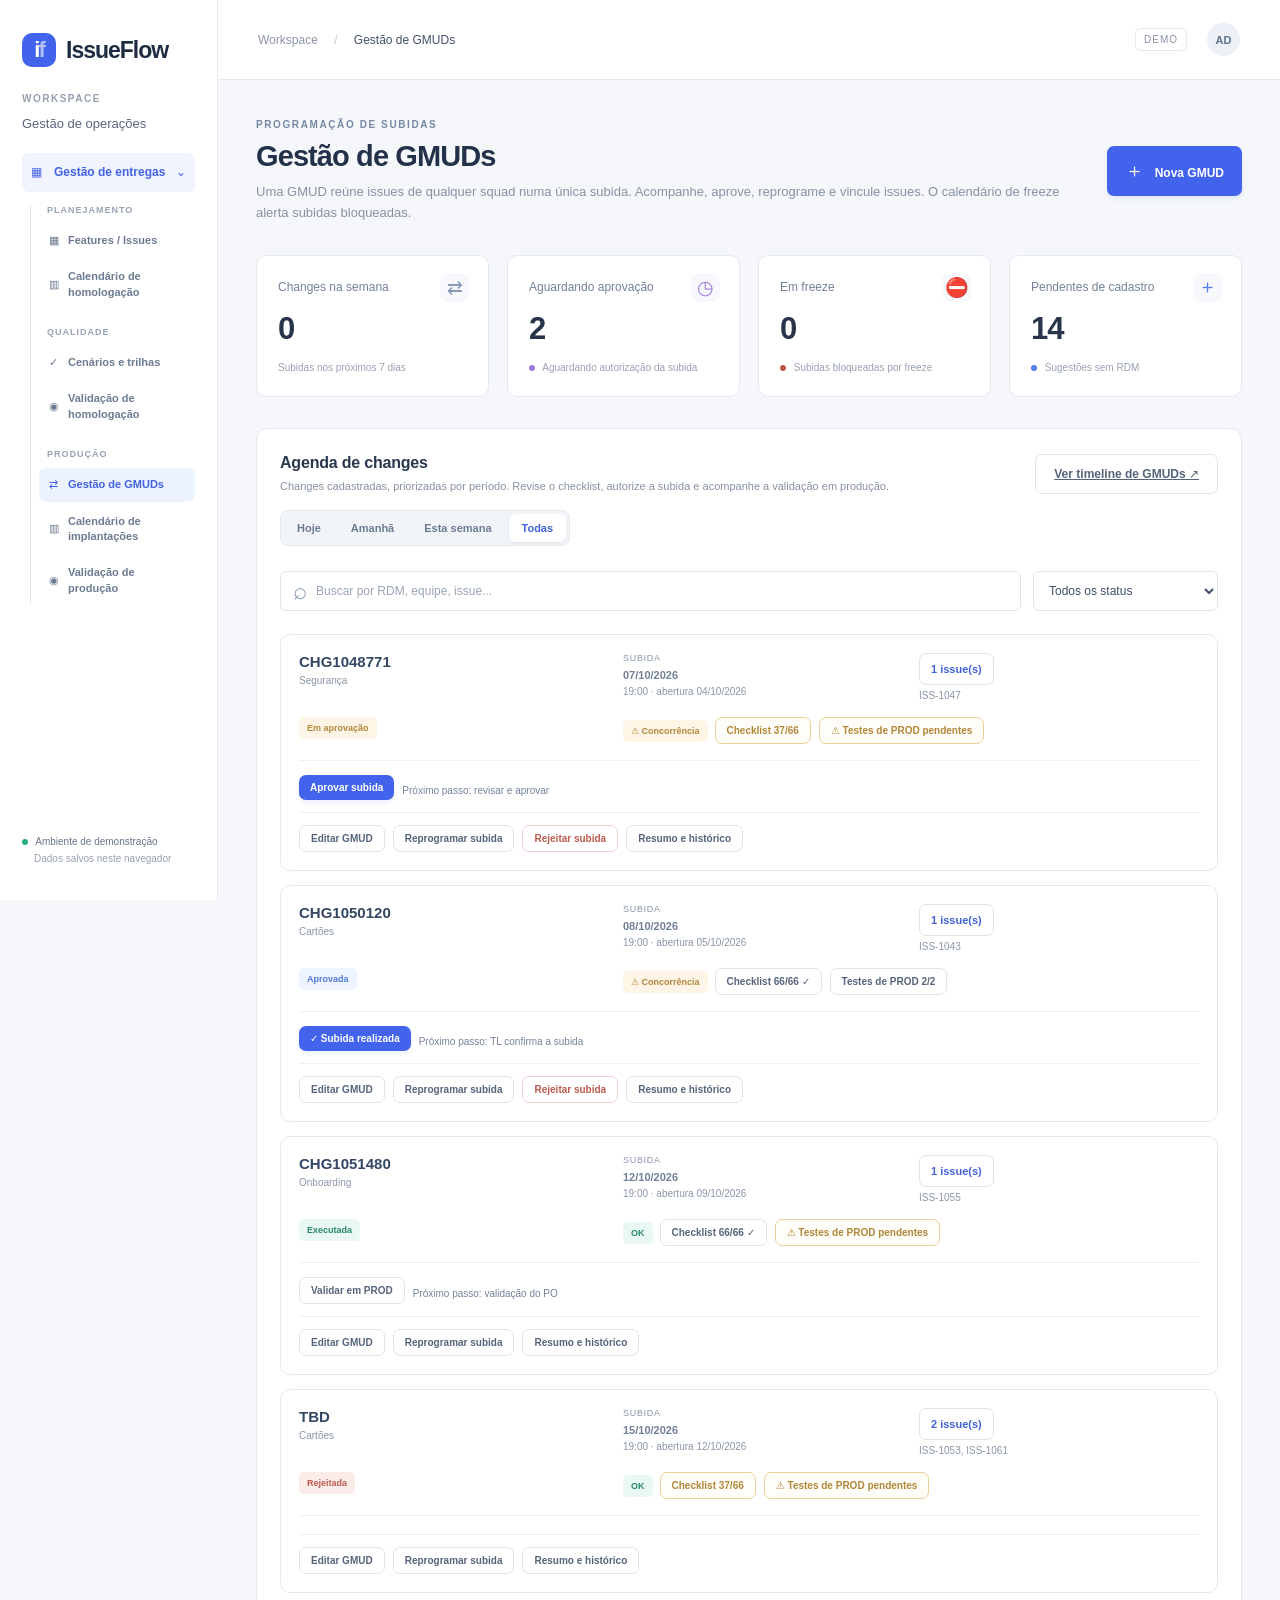
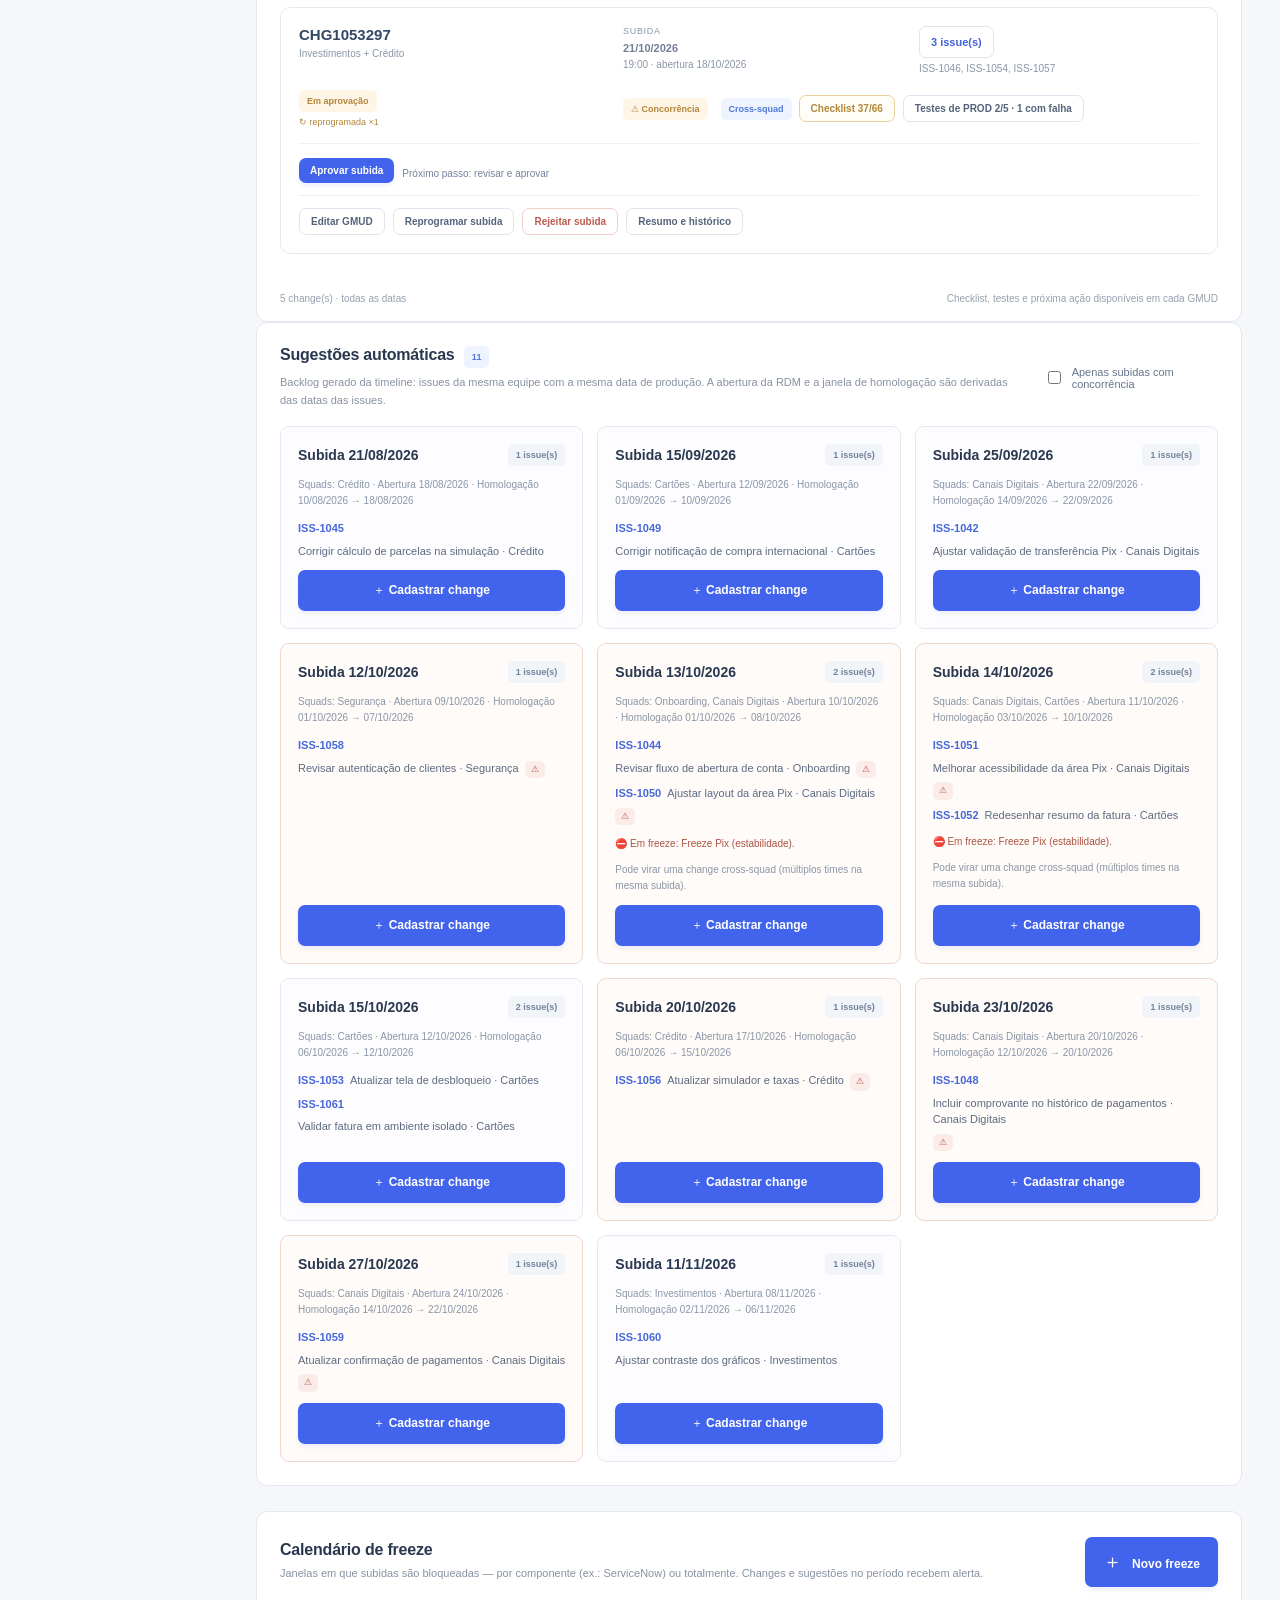
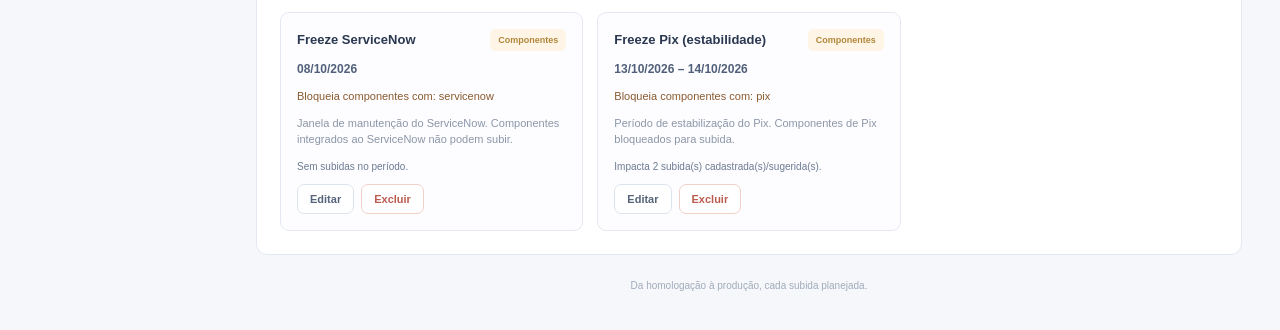
==== commit c6c2bc56: "Organize delivery modules, refine GMUD workflows and prepare MongoDB integration" ====
--- a/changes.html
+++ b/changes.html
@@ -1,109 +1,736 @@
 <!doctype html>
-<html lang="pt-BR"><head><meta charset="UTF-8"><meta name="viewport" content="width=device-width, initial-scale=1"><title>IssueFlow · Changes / RDM</title><link rel="stylesheet" href="styles.css"><link rel="stylesheet" href="changes.css"><script src="issues-store.js" defer></script><script src="tests-store.js" defer></script><script src="production-store.js" defer></script><script src="changes.js" defer></script></head>
-<body class="changes-page"><aside class="sidebar"><a class="brand" href="index.html"><span class="brand-icon">i<span>f</span></span>IssueFlow</a><div class="workspace">WORKSPACE<span>Gestão de entregas</span></div><a class="nav" href="index.html"><span>▦</span> Issues</a><a class="nav" href="timeline.html"><span>▥</span> Calendário</a><a class="nav active" href="changes.html"><span>⇄</span> Changes / RDM <span class="nav-dot"></span></a><a class="nav" href="testes.html"><span>✓</span> Testes</a><a class="nav" href="producao.html"><span>◉</span> Validação de PROD</a><div class="sidebar-note"><span class="live-dot"></span> Ambiente de demonstração<small>Dados salvos neste navegador</small></div></aside>
-<div class="shell"><header><span>Workspace <span class="slash">/</span> <strong>Changes / RDM</strong></span><div class="profile"><span class="demo">DEMO</span><span class="avatar">AD</span></div></header><main>
-<div class="page-heading"><div><div class="eyebrow">PROGRAMAÇÃO DE SUBIDAS</div><h1>Agenda de changes</h1><p>Uma change reúne issues de qualquer squad numa única subida. Acompanhe, aprove, reprograme e vincule issues. O calendário de freeze alerta subidas bloqueadas.</p></div><button id="newChange" class="primary"><span>＋</span> Nova change</button></div>
-<section class="stats" aria-label="Resumo de changes"><article><span>Changes na semana</span><span class="stat-icon">⇄</span><strong id="statWeek">0</strong><small>Subidas nos próximos 7 dias</small></article><article><span>Aguardando aprovação</span><span class="stat-icon purple-text">◷</span><strong id="statApproval">0</strong><small><i class="dot purple-bg"></i> Aguardando autorização da subida</small></article><article><span>Em freeze</span><span class="stat-icon" style="color:#c0564a">⛔</span><strong id="statFreeze">0</strong><small><i class="dot" style="background:#c0564a"></i> Subidas bloqueadas por freeze</small></article><article><span>Pendentes de cadastro</span><span class="stat-icon blue-text">＋</span><strong id="statPending">0</strong><small><i class="dot blue-bg"></i> Sugestões sem RDM</small></article></section>
-
-<section class="panel"><div class="panel-heading"><div><h2>Agenda de changes</h2><p>Changes cadastradas, priorizadas por período. Revise o checklist, autorize a subida e acompanhe a validação em produção.</p></div><div id="agendaViews" class="view-toggle"><button type="button" data-view="hoje">Hoje</button><button type="button" data-view="amanha">Amanhã</button><button type="button" data-view="semana">Esta semana</button><button type="button" data-view="todas">Todas</button></div></div><div class="filters"><label class="search"><span>⌕</span><input id="agendaSearch" type="search" placeholder="Buscar por RDM, equipe, issue..." aria-label="Buscar changes"></label><select id="agendaStatus" aria-label="Filtrar por status"><option value="">Todos os status</option></select></div><div class="table-scroll"><table><thead><tr><th>RDM / EQUIPE</th><th>SUBIDA</th><th>ISSUES</th><th>STATUS</th><th>SITUAÇÃO</th><th>AÇÕES</th></tr></thead><tbody id="agendaRows"></tbody></table></div><div id="agendaEmpty" class="empty" hidden>Nenhuma change neste período. Troque o filtro (Amanhã / Esta semana / Todas) ou cadastre uma nova pela lista de sugestões.</div><footer class="panel-footer"><span id="agendaCount"></span><span>Checklist, testes e próxima ação disponíveis em cada GMUD</span></footer></section>
-
-<section class="concurrency-panel" aria-label="Sugestões automáticas de change"><div class="concurrency-heading"><div><h2>Sugestões automáticas <span id="suggestionBadge" class="badge blue"></span></h2><p>Backlog gerado da timeline: issues da mesma equipe com a mesma data de produção. A abertura da RDM e a janela de homologação são derivadas das datas das issues.</p></div><label class="conflict-toggle"><input id="onlyConcurrency" type="checkbox"> Apenas subidas com concorrência</label></div><div id="suggestionList" class="suggestion-list"></div><p id="suggestionEmpty" class="empty" hidden>Nenhuma subida pendente de cadastro. Todas as issues já têm change.</p></section>
-
-<section class="panel"><div class="panel-heading"><div><h2>Calendário de freeze</h2><p>Janelas em que subidas são bloqueadas — por componente (ex.: ServiceNow) ou totalmente. Changes e sugestões no período recebem alerta.</p></div><button id="newFreeze" type="button" class="primary"><span>＋</span> Novo freeze</button></div><div id="freezeList" class="freeze-list"></div><p id="freezeEmpty" class="empty" hidden>Nenhum freeze cadastrado.</p></section>
-
-<div class="bottom-note">Da homologação à produção, cada subida planejada.</div></main></div>
-
-<dialog id="quickActionDialog" aria-labelledby="quickActionTitle"><div class="modal-heading"><div><div class="eyebrow">PRÓXIMA ETAPA DA GMUD</div><h2 id="quickActionTitle"></h2></div><button id="closeQuickAction" type="button" class="icon-button" aria-label="Fechar ação">×</button></div><p id="quickActionSub" class="modal-intro"></p><div id="quickActionBody"></div></dialog>
-
-<dialog id="changeDialog" aria-labelledby="changeTitle"><div class="modal-heading"><div><div class="eyebrow" id="changeEyebrow">NOVA CHANGE</div><h2 id="changeTitle">Cadastrar RDM</h2></div><button id="closeChange" type="button" class="icon-button" aria-label="Fechar">×</button></div>
-<p class="modal-intro">Monte a change escolhendo as issues (de qualquer squad). Ao vincular, elas adotam a data de subida desta change.</p>
-<form id="changeForm"><div class="form-grid">
-<label>Time responsável<select name="equipe"></select></label>
-<label>Data da subida<input name="dataProducao" type="date"></label>
-</div>
-<label class="search picker-search"><span>⌕</span><input id="pickerSearch" type="search" placeholder="Filtrar issues por ID, squad, componente..." aria-label="Filtrar issues"></label>
-<div id="issuePicker" class="issue-picker"></div>
-<div id="autoSummary" class="auto-summary"></div>
-<div class="form-grid">
-<label>RDM / CHG<input name="rdm" maxlength="40" placeholder="Ex.: CHG1053297 ou TBD"></label>
-<label>Horário CHG<input name="horario" type="time"></label>
-<label>Início previsto<input name="inicioPrevisto" type="time"></label>
-<label>Final previsto<input name="finalPrevisto" type="time"></label>
-<label>Consumo de horas<output id="consumoValue" class="readonly-field">—</output></label>
-<label>SME/TL<input name="smeTl" maxlength="120" placeholder="Ex.: Eduardo Augusto"></label>
-<label>PO responsável pela validação<input name="po" maxlength="120" placeholder="Ex.: Bruna Magyar"></label><label>Time executor (opcional)<input name="timeExecutor" maxlength="120" placeholder="Ex.: Operações / Plataforma"></label>
-<label>FLEX<select name="flex"><option>Não</option><option>Sim</option></select></label>
-<label>ON<select name="on"><option>Não</option><option>Sim</option></select></label>
-<label class="full">Justificativa participação / rejeição do ON<textarea name="justificativaOn" maxlength="600" rows="2" placeholder="Obrigatória quando ON = Sim"></textarea></label>
-<label class="full">Observação<textarea name="observacao" maxlength="600" rows="2" placeholder="Observações da subida"></textarea></label>
-<label class="full">Motivo / Justificativa<textarea name="motivo" maxlength="2000" rows="4"></textarea><small class="field-hint">Gerado a partir das issues selecionadas (ID | descrição | componentes). Editável.</small></label>
-</div><p id="changeError" role="alert"></p>
-<div class="modal-actions"><button id="cancelChange" type="button" class="secondary">Cancelar</button><button type="submit" class="primary">Salvar change</button></div></form></dialog>
-
-<dialog id="detailDialog" aria-labelledby="detailTitle"><div class="modal-heading"><div><div class="eyebrow">DETALHE DA CHANGE</div><h2 id="detailTitle"></h2></div><button id="closeDetail" type="button" class="icon-button" aria-label="Fechar">×</button></div>
-<p id="detailSub" class="modal-intro"></p>
-<div id="detailFreeze" class="detail-freeze" hidden></div>
-<div id="detailSummary" class="auto-summary"></div>
-<h3 class="detail-section-title">Checklist de implantação</h3>
-<div id="detailChecklist" class="detail-checklist"></div>
-<h3 class="detail-section-title">Cenários de teste</h3>
-<div id="detailScenarios" class="detail-checklist"></div>
-<h3 class="detail-section-title">Ações</h3>
-<div id="detailActions" class="detail-actions"></div>
-<h3 class="detail-section-title">Histórico</h3>
-<div id="detailHistory" class="history-list"></div>
-<div class="modal-actions"><button id="dismissDetail" type="button" class="secondary">Fechar</button></div></dialog>
-
-<dialog id="freezeDialog" aria-labelledby="freezeEyebrow"><div class="modal-heading"><div><div class="eyebrow" id="freezeEyebrow">NOVO FREEZE</div><h2>Calendário de freeze</h2></div><button id="closeFreeze" type="button" class="icon-button" aria-label="Fechar">×</button></div>
-<p class="modal-intro">Defina a janela e o escopo. No escopo “Componentes”, qualquer componente que contenha um dos termos é bloqueado na subida.</p>
-<form id="freezeForm"><div class="form-grid">
-<label class="full">Nome<input name="nome" maxlength="80" placeholder="Ex.: Freeze ServiceNow"></label>
-<label>Data inicial<input name="dataInicio" type="date"></label>
-<label>Data final<input name="dataFim" type="date"><small class="field-hint">Deixe igual à inicial para um único dia.</small></label>
-<label class="full">Escopo<select name="escopo"><option value="componentes">Componentes (por termo)</option><option value="total">Total (nada sobe)</option></select></label>
-<label class="full" id="termosField">Termos de componente<input name="termos" maxlength="200" placeholder="Ex.: servicenow, pix"><small class="field-hint">Separe por vírgula. Casa por “contém” (ex.: “servicenow” bloqueia agro-srv-...-servicenow-az).</small></label>
-<label class="full">Descrição<textarea name="descricao" maxlength="400" rows="2" placeholder="Motivo do freeze"></textarea></label>
-</div><p id="freezeError" role="alert"></p>
-<div class="modal-actions"><button id="cancelFreeze" type="button" class="secondary">Cancelar</button><button type="submit" class="primary">Salvar freeze</button></div></form></dialog>
-
-<dialog id="checklistDialog" aria-labelledby="checklistTitle"><div class="modal-heading"><div><div class="eyebrow">VALIDAÇÃO PARA SUBIDA</div><h2 id="checklistTitle"></h2></div><button id="closeChecklist" type="button" class="icon-button" aria-label="Fechar">×</button></div>
-<p id="checklistSub" class="modal-intro"></p>
-<div class="checklist-progress"><div class="progress"><div id="checklistBar" class="progress-fill"></div></div><span id="checklistProgressText" class="ck-progress-text"></span></div>
-<div class="checklist-toolbar"><label class="ck-filter"><input id="checklistOnlyPending" type="checkbox"> Mostrar apenas pendentes</label><div class="ck-legend"><span><i class="ck-key sim"></i>Sim</span><span><i class="ck-key nao"></i>Não</span><span><i class="ck-key na"></i>N/A</span><span><i class="ck-key pend"></i>Pendente</span></div></div>
-<div id="checklistBody" class="checklist-body"></div>
-<div class="modal-actions"><button id="manageTemplate" type="button" class="secondary">⚙ Gerenciar itens do modelo</button><span style="flex:1"></span><button id="dismissChecklist" type="button" class="secondary">Fechar</button><button id="saveChecklist" type="button" class="primary">Salvar checklist</button></div></dialog>
-
-<dialog id="templateDialog" aria-labelledby="templateTitle"><div class="modal-heading"><div><div class="eyebrow">MODELO DE CHECKLIST</div><h2 id="templateTitle">Itens do checklist</h2></div><button id="closeTemplate" type="button" class="icon-button" aria-label="Fechar">×</button></div>
-<p class="modal-intro">Adicione, edite, desative ou remova itens. As mudanças valem para todas as changes.</p>
-<form id="templateForm"><div class="form-grid">
-<label>Categoria<input name="categoria" list="tplCats" maxlength="40" placeholder="Ex.: Geral, Híbrida, Plataforma"></label>
-<label>Tipo<select name="tipo"><option value="bool">Sim / Não / N/A</option><option value="numero">Número</option><option value="texto">Texto</option></select></label>
-<label class="full">Texto do item<input name="texto" maxlength="300" placeholder="Pergunta do checklist"></label>
-<label class="ck-required"><input type="checkbox" name="obrigatorio" checked> Obrigatório (conta no progresso)</label>
-</div><p id="tplError" role="alert"></p>
-<div class="modal-actions"><button id="tplSubmit" type="submit" class="primary">＋ Adicionar item</button></div></form>
-<datalist id="tplCats"></datalist>
-<div id="templateBody" class="template-body"></div>
-<div class="modal-actions"><button id="dismissTemplate" type="button" class="secondary">Fechar</button></div></dialog>
-
-<dialog id="scenarioDialog" aria-labelledby="scenarioTitle"><div class="modal-heading"><div><div class="eyebrow">PLANO DE TESTES DE PRODUÇÃO</div><h2 id="scenarioTitle"></h2></div><button id="closeScenario" type="button" class="icon-button" aria-label="Fechar">×</button></div>
-<p id="scenarioSub" class="modal-intro"></p>
-<div class="scenario-top"><div id="scenarioSummary" class="scenario-summary"></div><label class="scenario-link-field">Evidências (Jira / TP)<input id="scenarioLink" type="text" maxlength="200" placeholder="Ex.: AGROFIN-12169 ou URL"></label></div>
-<div class="scenario-toolbar"><button id="toggleHO" type="button" class="secondary">✓ Escolher testes de PROD a partir de HO</button><button id="toggleImport" type="button" class="secondary">↓ Selecionar do catálogo</button><button id="toggleBuilder" type="button" class="secondary">＋ Montar avulso</button><button id="manageDims" type="button" class="secondary">⚙ Dimensões</button></div>
-<div id="scenarioBuilder" class="scenario-builder" hidden></div>
-<div id="scenarioImport" class="scenario-import" hidden></div>
-
-<div id="scenarioList" class="scenario-list"></div>
-<p id="scenarioError" class="action-error" role="alert"></p><div class="modal-actions"><button id="openRollback" class="secondary danger" type="button">Registrar rollback</button><button id="dismissScenario" type="button" class="secondary">Fechar</button><button id="saveScenario" type="button" class="primary">Salvar cenários</button></div></dialog>
-
-<dialog id="rollbackDialog" aria-labelledby="rollbackTitle"><div class="modal-heading"><div><div class="eyebrow">OCORRÊNCIA EM PRODUÇÃO</div><h2 id="rollbackTitle">Registrar rollback realizado</h2></div><button id="closeRollback" type="button" class="icon-button" aria-label="Fechar rollback">×</button></div><p class="modal-intro">Registre a reversão da subida após sua execução operacional. Este registro preserva os testes e o motivo no histórico; ele não executa a reversão dos sistemas.</p><form id="rollbackForm"><div class="form-grid"><label class="full">Cenário / etapa que motivou a reversão<select name="origem" required></select></label><label>Responsável<input name="por" required maxlength="100"></label><label class="full">Motivo e resultado da reversão<textarea name="motivo" required maxlength="2000" rows="3"></textarea></label></div><p id="rollbackError" class="action-error" role="alert"></p><div class="modal-actions"><button id="cancelRollback" type="button" class="secondary">Cancelar</button><button class="primary" type="submit">Confirmar registro de rollback</button></div></form></dialog>
-
-<dialog id="productionPicker" aria-labelledby="productionPickerTitle"><div class="modal-heading"><div><div class="eyebrow">SELEÇÃO PARA PRODUÇÃO</div><h2 id="productionPickerTitle">Quais testes serão repetidos em PROD?</h2></div><button id="closeProductionPicker" type="button" class="icon-button" aria-label="Fechar seleção de produção">×</button></div><p class="modal-intro">Marque os cenários homologados que entram nesta subida. Os resultados de produção começam pendentes e os registros de HO são preservados.</p><div class="production-picker-filters"><label class="search"><span>⌕</span><input id="productionSearch" type="search" placeholder="Buscar cenário ou issue…" aria-label="Buscar cenários homologados"></label><select id="productionIssueFilter" aria-label="Filtrar issue"></select></div><div id="scenarioHO" class="production-picker-list"></div><div class="production-picker-footer"><div><strong id="productionSelectionCount" aria-live="polite">0 cenários selecionados</strong><p>Após adicionar, clique em “Salvar cenários” no plano de produção.</p></div><div class="production-picker-actions"><button id="cancelProductionPicker" type="button" class="secondary">Cancelar</button><button id="addProductionSelection" type="button" class="primary">Adicionar ao plano de PROD</button></div></div></dialog>
-
-<dialog id="dimsDialog" aria-labelledby="dimsTitle"><div class="modal-heading"><div><div class="eyebrow">MONTADOR DE CENÁRIOS</div><h2 id="dimsTitle">Dimensões</h2></div><button id="closeDims" type="button" class="icon-button" aria-label="Fechar">×</button></div>
-<p class="modal-intro">As dimensões geram o nome do fluxo (Perfil · Linha · Garantia · Variação…). Edite as opções ou crie novas dimensões.</p>
-<div id="dimsBody" class="dims-body"></div>
-<form id="dimAddForm" class="dim-add-dimension"><input name="nome" maxlength="40" placeholder="Nova dimensão (ex.: Produto)"><button type="submit" class="secondary">＋ Adicionar dimensão</button></form>
-<div class="modal-actions"><button id="dismissDims" type="button" class="secondary">Concluir</button></div></dialog>
-
-<div id="toast" role="status" hidden></div></body></html>
+<html lang="pt-BR">
+  <head>
+    <meta charset="UTF-8" />
+    <meta name="viewport" content="width=device-width, initial-scale=1" />
+    <title>IssueFlow · Gestão de GMUDs</title>
+    <link rel="stylesheet" href="shared/ui/styles.css" />
+    <link rel="stylesheet" href="modules/changes/changes.css" />
+    <script src="modules/features/features-store.js" defer></script>
+    <script src="shared/storage/local-storage.js" defer></script>
+    <script src="modules/test-catalog/catalog-store.js" defer></script>
+    <script src="shared/testing/execution.js" defer></script>
+    <script src="modules/homologation/plans-store.js" defer></script>
+    <script src="modules/production/production-domain.js" defer></script>
+    <script src="modules/changes/approval-domain.js" defer></script>
+    <script src="modules/changes/changes-store.js" defer></script>
+    <script src="modules/changes/changes-page.js" defer></script>
+    <script src="shared/ui/navigation.js" defer></script>
+  </head>
+  <body class="changes-page">
+    <aside class="sidebar">
+      <a class="brand" href="index.html"
+        ><span class="brand-icon">i<span>f</span></span
+        >IssueFlow</a
+      >
+      <div class="workspace">WORKSPACE<span>Gestão de operações</span></div>
+      <nav class="operation-nav" aria-label="Menu principal"></nav>
+      <div class="sidebar-note">
+        <span class="live-dot"></span> Ambiente de demonstração<small
+          >Dados salvos neste navegador</small
+        >
+      </div>
+    </aside>
+    <div class="shell">
+      <header>
+        <span
+          >Workspace <span class="slash">/</span>
+          <strong>Gestão de GMUDs</strong></span
+        >
+        <div class="profile">
+          <span class="demo">DEMO</span><span class="avatar">AD</span>
+        </div>
+      </header>
+      <main>
+        <div class="page-heading">
+          <div>
+            <div class="eyebrow">PROGRAMAÇÃO DE SUBIDAS</div>
+            <h1>Gestão de GMUDs</h1>
+            <p>
+              Uma GMUD reúne issues de qualquer squad numa única subida.
+              Acompanhe, aprove, reprograme e vincule issues. O calendário de
+              freeze alerta subidas bloqueadas.
+            </p>
+          </div>
+          <button id="newChange" class="primary">
+            <span>＋</span> Nova GMUD
+          </button>
+        </div>
+        <section class="stats" aria-label="Resumo de changes">
+          <article>
+            <span>Changes na semana</span><span class="stat-icon">⇄</span
+            ><strong id="statWeek">0</strong
+            ><small>Subidas nos próximos 7 dias</small>
+          </article>
+          <article>
+            <span>Aguardando aprovação</span
+            ><span class="stat-icon purple-text">◷</span
+            ><strong id="statApproval">0</strong
+            ><small
+              ><i class="dot purple-bg"></i> Aguardando autorização da
+              subida</small
+            >
+          </article>
+          <article>
+            <span>Em freeze</span
+            ><span class="stat-icon" style="color: #c0564a">⛔</span
+            ><strong id="statFreeze">0</strong
+            ><small
+              ><i class="dot" style="background: #c0564a"></i> Subidas
+              bloqueadas por freeze</small
+            >
+          </article>
+          <article>
+            <span>Pendentes de cadastro</span
+            ><span class="stat-icon blue-text">＋</span
+            ><strong id="statPending">0</strong
+            ><small><i class="dot blue-bg"></i> Sugestões sem RDM</small>
+          </article>
+        </section>
+
+        <section class="panel">
+          <div class="panel-heading">
+            <div>
+              <h2>Agenda de changes</h2>
+              <p>
+                Changes cadastradas, priorizadas por período. Revise o
+                checklist, autorize a subida e acompanhe a validação em
+                produção.
+              </p>
+            </div>
+            <a class="secondary" href="gmud-timeline.html"
+              >Ver timeline de GMUDs ↗</a
+            >
+            <div id="agendaViews" class="view-toggle">
+              <button type="button" data-view="hoje">Hoje</button
+              ><button type="button" data-view="amanha">Amanhã</button
+              ><button type="button" data-view="semana">Esta semana</button
+              ><button type="button" data-view="todas">Todas</button>
+            </div>
+          </div>
+          <div class="filters">
+            <label class="search"
+              ><span>⌕</span
+              ><input
+                id="agendaSearch"
+                type="search"
+                placeholder="Buscar por RDM, equipe, issue..."
+                aria-label="Buscar changes" /></label
+            ><select id="agendaStatus" aria-label="Filtrar por status">
+              <option value="">Todos os status</option>
+            </select>
+          </div>
+          <div class="table-scroll">
+            <table>
+              <thead>
+                <tr>
+                  <th>RDM / EQUIPE</th>
+                  <th>SUBIDA</th>
+                  <th>ISSUES</th>
+                  <th>STATUS</th>
+                  <th>SITUAÇÃO</th>
+                  <th>AÇÕES</th>
+                </tr>
+              </thead>
+              <tbody id="agendaRows"></tbody>
+            </table>
+          </div>
+          <div id="agendaEmpty" class="empty" hidden>
+            Nenhuma change neste período. Troque o filtro (Amanhã / Esta semana
+            / Todas) ou cadastre uma nova pela lista de sugestões.
+          </div>
+          <footer class="panel-footer">
+            <span id="agendaCount"></span
+            ><span
+              >Checklist, testes e próxima ação disponíveis em cada GMUD</span
+            >
+          </footer>
+        </section>
+
+        <section
+          class="concurrency-panel"
+          aria-label="Sugestões automáticas de change"
+        >
+          <div class="concurrency-heading">
+            <div>
+              <h2>
+                Sugestões automáticas
+                <span id="suggestionBadge" class="badge blue"></span>
+              </h2>
+              <p>
+                Backlog gerado da timeline: issues da mesma equipe com a mesma
+                data de produção. A abertura da RDM e a janela de homologação
+                são derivadas das datas das issues.
+              </p>
+            </div>
+            <label class="conflict-toggle"
+              ><input id="onlyConcurrency" type="checkbox" /> Apenas subidas com
+              concorrência</label
+            >
+          </div>
+          <div id="suggestionList" class="suggestion-list"></div>
+          <p id="suggestionEmpty" class="empty" hidden>
+            Nenhuma subida pendente de cadastro. Todas as issues já têm change.
+          </p>
+        </section>
+
+        <section class="panel">
+          <div class="panel-heading">
+            <div>
+              <h2>Calendário de freeze</h2>
+              <p>
+                Janelas em que subidas são bloqueadas — por componente (ex.:
+                ServiceNow) ou totalmente. Changes e sugestões no período
+                recebem alerta.
+              </p>
+            </div>
+            <button id="newFreeze" type="button" class="primary">
+              <span>＋</span> Novo freeze
+            </button>
+          </div>
+          <div id="freezeList" class="freeze-list"></div>
+          <p id="freezeEmpty" class="empty" hidden>Nenhum freeze cadastrado.</p>
+        </section>
+
+        <div class="bottom-note">
+          Da homologação à produção, cada subida planejada.
+        </div>
+      </main>
+    </div>
+
+    <dialog id="quickActionDialog" aria-labelledby="quickActionTitle">
+      <div class="modal-heading">
+        <div>
+          <div class="eyebrow">PRÓXIMA ETAPA DA GMUD</div>
+          <h2 id="quickActionTitle"></h2>
+        </div>
+        <button
+          id="closeQuickAction"
+          type="button"
+          class="icon-button"
+          aria-label="Fechar ação"
+        >
+          ×
+        </button>
+      </div>
+      <p id="quickActionSub" class="modal-intro"></p>
+      <div id="quickActionBody"></div>
+    </dialog>
+
+    <dialog id="changeDialog" aria-labelledby="changeTitle">
+      <div class="modal-heading">
+        <div>
+          <div class="eyebrow" id="changeEyebrow">NOVA CHANGE</div>
+          <h2 id="changeTitle">Cadastrar RDM</h2>
+        </div>
+        <button
+          id="closeChange"
+          type="button"
+          class="icon-button"
+          aria-label="Fechar"
+        >
+          ×
+        </button>
+      </div>
+      <p class="modal-intro">
+        Monte a change escolhendo as issues (de qualquer squad). Ao vincular,
+        elas adotam a data de subida desta change.
+      </p>
+      <form id="changeForm">
+        <div class="form-grid">
+          <label>Time responsável<select name="equipe"></select></label>
+          <label>Data da subida<input name="dataProducao" type="date" /></label>
+        </div>
+        <label class="search picker-search"
+          ><span>⌕</span
+          ><input
+            id="pickerSearch"
+            type="search"
+            placeholder="Filtrar issues por ID, squad, componente..."
+            aria-label="Filtrar issues"
+        /></label>
+        <div id="issuePicker" class="issue-picker"></div>
+        <div id="autoSummary" class="auto-summary"></div>
+        <div class="form-grid">
+          <label
+            >RDM / CHG<input
+              name="rdm"
+              maxlength="40"
+              placeholder="Ex.: CHG1053297 ou TBD"
+          /></label>
+          <label>Horário CHG<input name="horario" type="time" /></label>
+          <label
+            >Início previsto<input name="inicioPrevisto" type="time"
+          /></label>
+          <label
+            >Final previsto<input name="finalPrevisto" type="time"
+          /></label>
+          <label
+            >Consumo de horas<output id="consumoValue" class="readonly-field"
+              >—</output
+            ></label
+          >
+          <label
+            >SME/TL<input
+              name="smeTl"
+              maxlength="120"
+              placeholder="Ex.: Eduardo Augusto"
+          /></label>
+          <label
+            >PO responsável pela validação<input
+              name="po"
+              maxlength="120"
+              placeholder="Ex.: Bruna Magyar" /></label
+          ><label
+            >Time executor (opcional)<input
+              name="timeExecutor"
+              maxlength="120"
+              placeholder="Ex.: Operações / Plataforma"
+          /></label>
+          <label
+            >FLEX<select name="flex">
+              <option>Não</option>
+              <option>Sim</option>
+            </select></label
+          >
+          <label
+            >ON<select name="on">
+              <option>Não</option>
+              <option>Sim</option>
+            </select></label
+          >
+          <label class="full"
+            >Justificativa participação / rejeição do ON<textarea
+              name="justificativaOn"
+              maxlength="600"
+              rows="2"
+              placeholder="Obrigatória quando ON = Sim"
+            ></textarea>
+          </label>
+          <label class="full"
+            >Observação<textarea
+              name="observacao"
+              maxlength="600"
+              rows="2"
+              placeholder="Observações da subida"
+            ></textarea>
+          </label>
+          <label class="full"
+            >Motivo / Justificativa<textarea
+              name="motivo"
+              maxlength="2000"
+              rows="4"
+            ></textarea
+            ><small class="field-hint"
+              >Gerado a partir das issues selecionadas (ID | descrição |
+              componentes). Editável.</small
+            ></label
+          >
+        </div>
+        <p id="changeError" role="alert"></p>
+        <div class="modal-actions">
+          <button id="cancelChange" type="button" class="secondary">
+            Cancelar</button
+          ><button type="submit" class="primary">Salvar change</button>
+        </div>
+      </form>
+    </dialog>
+
+    <dialog id="detailDialog" aria-labelledby="detailTitle">
+      <div class="modal-heading">
+        <div>
+          <div class="eyebrow">DETALHE DA CHANGE</div>
+          <h2 id="detailTitle"></h2>
+        </div>
+        <button
+          id="closeDetail"
+          type="button"
+          class="icon-button"
+          aria-label="Fechar"
+        >
+          ×
+        </button>
+      </div>
+      <p id="detailSub" class="modal-intro"></p>
+      <div id="detailFreeze" class="detail-freeze" hidden></div>
+      <div id="detailSummary" class="auto-summary"></div>
+      <h3 class="detail-section-title">Checklist de implantação</h3>
+      <div id="detailChecklist" class="detail-checklist"></div>
+      <h3 class="detail-section-title">Cenários de teste</h3>
+      <div id="detailScenarios" class="detail-checklist"></div>
+      <h3 class="detail-section-title">Ações</h3>
+      <div id="detailActions" class="detail-actions"></div>
+      <h3 class="detail-section-title">Histórico</h3>
+      <div id="detailHistory" class="history-list"></div>
+      <div class="modal-actions">
+        <button id="dismissDetail" type="button" class="secondary">
+          Fechar
+        </button>
+      </div>
+    </dialog>
+
+    <dialog id="freezeDialog" aria-labelledby="freezeEyebrow">
+      <div class="modal-heading">
+        <div>
+          <div class="eyebrow" id="freezeEyebrow">NOVO FREEZE</div>
+          <h2>Calendário de freeze</h2>
+        </div>
+        <button
+          id="closeFreeze"
+          type="button"
+          class="icon-button"
+          aria-label="Fechar"
+        >
+          ×
+        </button>
+      </div>
+      <p class="modal-intro">
+        Defina a janela e o escopo. No escopo “Componentes”, qualquer componente
+        que contenha um dos termos é bloqueado na subida.
+      </p>
+      <form id="freezeForm">
+        <div class="form-grid">
+          <label class="full"
+            >Nome<input
+              name="nome"
+              maxlength="80"
+              placeholder="Ex.: Freeze ServiceNow"
+          /></label>
+          <label>Data inicial<input name="dataInicio" type="date" /></label>
+          <label
+            >Data final<input name="dataFim" type="date" /><small
+              class="field-hint"
+              >Deixe igual à inicial para um único dia.</small
+            ></label
+          >
+          <label class="full"
+            >Escopo<select name="escopo">
+              <option value="componentes">Componentes (por termo)</option>
+              <option value="total">Total (nada sobe)</option>
+            </select></label
+          >
+          <label class="full" id="termosField"
+            >Termos de componente<input
+              name="termos"
+              maxlength="200"
+              placeholder="Ex.: servicenow, pix"
+            /><small class="field-hint"
+              >Separe por vírgula. Casa por “contém” (ex.: “servicenow” bloqueia
+              agro-srv-...-servicenow-az).</small
+            ></label
+          >
+          <label class="full"
+            >Descrição<textarea
+              name="descricao"
+              maxlength="400"
+              rows="2"
+              placeholder="Motivo do freeze"
+            ></textarea>
+          </label>
+        </div>
+        <p id="freezeError" role="alert"></p>
+        <div class="modal-actions">
+          <button id="cancelFreeze" type="button" class="secondary">
+            Cancelar</button
+          ><button type="submit" class="primary">Salvar freeze</button>
+        </div>
+      </form>
+    </dialog>
+
+    <dialog id="checklistDialog" aria-labelledby="checklistTitle">
+      <div class="modal-heading">
+        <div>
+          <div class="eyebrow">VALIDAÇÃO PARA SUBIDA</div>
+          <h2 id="checklistTitle"></h2>
+        </div>
+        <button
+          id="closeChecklist"
+          type="button"
+          class="icon-button"
+          aria-label="Fechar"
+        >
+          ×
+        </button>
+      </div>
+      <p id="checklistSub" class="modal-intro"></p>
+      <div class="checklist-progress">
+        <div class="progress">
+          <div id="checklistBar" class="progress-fill"></div>
+        </div>
+        <span id="checklistProgressText" class="ck-progress-text"></span>
+      </div>
+      <div class="checklist-toolbar">
+        <label class="ck-filter"
+          ><input id="checklistOnlyPending" type="checkbox" /> Mostrar apenas
+          pendentes</label
+        >
+        <div class="ck-legend">
+          <span><i class="ck-key sim"></i>Respondido (Sim, Não ou N/A)</span
+          ><span><i class="ck-key pend"></i>Pendente</span>
+        </div>
+      </div>
+      <div id="checklistBody" class="checklist-body"></div>
+      <div class="modal-actions">
+        <button id="manageTemplate" type="button" class="secondary">
+          ⚙ Gerenciar itens do modelo</button
+        ><span style="flex: 1"></span
+        ><button id="dismissChecklist" type="button" class="secondary">
+          Fechar</button
+        ><button id="saveChecklist" type="button" class="primary">
+          Salvar checklist
+        </button>
+      </div>
+    </dialog>
+
+    <dialog id="templateDialog" aria-labelledby="templateTitle">
+      <div class="modal-heading">
+        <div>
+          <div class="eyebrow">MODELO DE CHECKLIST</div>
+          <h2 id="templateTitle">Itens do checklist</h2>
+        </div>
+        <button
+          id="closeTemplate"
+          type="button"
+          class="icon-button"
+          aria-label="Fechar"
+        >
+          ×
+        </button>
+      </div>
+      <p class="modal-intro">
+        Adicione, edite, desative ou remova itens. As mudanças valem para todas
+        as changes.
+      </p>
+      <form id="templateForm">
+        <div class="form-grid">
+          <label
+            >Categoria<input
+              name="categoria"
+              list="tplCats"
+              maxlength="40"
+              placeholder="Ex.: Geral, Híbrida, Plataforma"
+          /></label>
+          <label
+            >Tipo<select name="tipo">
+              <option value="bool">Sim / Não / N/A</option>
+              <option value="numero">Número</option>
+              <option value="texto">Texto</option>
+            </select></label
+          >
+          <label class="full"
+            >Texto do item<input
+              name="texto"
+              maxlength="300"
+              placeholder="Pergunta do checklist"
+          /></label>
+          <label class="ck-required"
+            ><input type="checkbox" name="obrigatorio" checked /> Obrigatório
+            (conta no progresso)</label
+          >
+        </div>
+        <p id="tplError" role="alert"></p>
+        <div class="modal-actions">
+          <button id="tplSubmit" type="submit" class="primary">
+            ＋ Adicionar item
+          </button>
+        </div>
+      </form>
+      <datalist id="tplCats"></datalist>
+      <div id="templateBody" class="template-body"></div>
+      <div class="modal-actions">
+        <button id="dismissTemplate" type="button" class="secondary">
+          Fechar
+        </button>
+      </div>
+    </dialog>
+
+    <dialog id="scenarioDialog" aria-labelledby="scenarioTitle">
+      <div class="modal-heading">
+        <div>
+          <div class="eyebrow">PLANO DE TESTES DE PRODUÇÃO</div>
+          <h2 id="scenarioTitle"></h2>
+        </div>
+        <button
+          id="closeScenario"
+          type="button"
+          class="icon-button"
+          aria-label="Fechar"
+        >
+          ×
+        </button>
+      </div>
+      <p id="scenarioSub" class="modal-intro"></p>
+      <div class="scenario-top">
+        <div id="scenarioSummary" class="scenario-summary"></div>
+        <label class="scenario-link-field"
+          >Evidências (Jira / TP)<input
+            id="scenarioLink"
+            type="text"
+            maxlength="200"
+            placeholder="Ex.: AGROFIN-12169 ou URL"
+        /></label>
+      </div>
+      <div class="scenario-toolbar">
+        <button id="toggleHO" type="button" class="secondary">
+          ✓ Escolher testes de PROD a partir de HO</button
+        ><button id="toggleImport" type="button" class="secondary">
+          ↓ Selecionar do catálogo</button
+        ><button id="toggleBuilder" type="button" class="secondary">
+          ＋ Montar avulso</button
+        ><button id="manageDims" type="button" class="secondary">
+          ⚙ Dimensões
+        </button>
+      </div>
+      <div id="scenarioBuilder" class="scenario-builder" hidden></div>
+      <div id="scenarioImport" class="scenario-import" hidden></div>
+
+      <div id="scenarioList" class="scenario-list"></div>
+      <p id="scenarioError" class="action-error" role="alert"></p>
+      <div class="modal-actions">
+        <button id="openRollback" class="secondary danger" type="button">
+          Registrar rollback</button
+        ><button id="dismissScenario" type="button" class="secondary">
+          Fechar</button
+        ><button id="saveScenario" type="button" class="primary">
+          Salvar cenários
+        </button>
+      </div>
+    </dialog>
+
+    <dialog id="rollbackDialog" aria-labelledby="rollbackTitle">
+      <div class="modal-heading">
+        <div>
+          <div class="eyebrow">OCORRÊNCIA EM PRODUÇÃO</div>
+          <h2 id="rollbackTitle">Registrar rollback realizado</h2>
+        </div>
+        <button
+          id="closeRollback"
+          type="button"
+          class="icon-button"
+          aria-label="Fechar rollback"
+        >
+          ×
+        </button>
+      </div>
+      <p class="modal-intro">
+        Registre a reversão da subida após sua execução operacional. Este
+        registro preserva os testes e o motivo no histórico; ele não executa a
+        reversão dos sistemas.
+      </p>
+      <form id="rollbackForm">
+        <div class="form-grid">
+          <label class="full"
+            >Cenário / etapa que motivou a reversão<select
+              name="origem"
+              required
+            ></select></label
+          ><label
+            >Responsável<input name="por" required maxlength="100" /></label
+          ><label class="full"
+            >Motivo e resultado da reversão<textarea
+              name="motivo"
+              required
+              maxlength="2000"
+              rows="3"
+            ></textarea>
+          </label>
+        </div>
+        <p id="rollbackError" class="action-error" role="alert"></p>
+        <div class="modal-actions">
+          <button id="cancelRollback" type="button" class="secondary">
+            Cancelar</button
+          ><button class="primary" type="submit">
+            Confirmar registro de rollback
+          </button>
+        </div>
+      </form>
+    </dialog>
+
+    <dialog id="productionPicker" aria-labelledby="productionPickerTitle">
+      <div class="modal-heading">
+        <div>
+          <div class="eyebrow">SELEÇÃO PARA PRODUÇÃO</div>
+          <h2 id="productionPickerTitle">
+            Quais testes serão repetidos em PROD?
+          </h2>
+        </div>
+        <button
+          id="closeProductionPicker"
+          type="button"
+          class="icon-button"
+          aria-label="Fechar seleção de produção"
+        >
+          ×
+        </button>
+      </div>
+      <p class="modal-intro">
+        Marque os cenários homologados que entram nesta subida. Os resultados de
+        produção começam pendentes e os registros de HO são preservados.
+      </p>
+      <div class="production-picker-filters">
+        <label class="search"
+          ><span>⌕</span
+          ><input
+            id="productionSearch"
+            type="search"
+            placeholder="Buscar cenário ou issue…"
+            aria-label="Buscar cenários homologados" /></label
+        ><select id="productionIssueFilter" aria-label="Filtrar issue"></select>
+      </div>
+      <div id="scenarioHO" class="production-picker-list"></div>
+      <div class="production-picker-footer">
+        <div>
+          <strong id="productionSelectionCount" aria-live="polite"
+            >0 cenários selecionados</strong
+          >
+          <p>
+            Após adicionar, clique em “Salvar cenários” no plano de produção.
+          </p>
+        </div>
+        <div class="production-picker-actions">
+          <button id="cancelProductionPicker" type="button" class="secondary">
+            Cancelar</button
+          ><button id="addProductionSelection" type="button" class="primary">
+            Adicionar ao plano de PROD
+          </button>
+        </div>
+      </div>
+    </dialog>
+
+    <dialog id="dimsDialog" aria-labelledby="dimsTitle">
+      <div class="modal-heading">
+        <div>
+          <div class="eyebrow">MONTADOR DE CENÁRIOS</div>
+          <h2 id="dimsTitle">Dimensões</h2>
+        </div>
+        <button
+          id="closeDims"
+          type="button"
+          class="icon-button"
+          aria-label="Fechar"
+        >
+          ×
+        </button>
+      </div>
+      <p class="modal-intro">
+        As dimensões geram o nome do fluxo (Perfil · Linha · Garantia ·
+        Variação…). Edite as opções ou crie novas dimensões.
+      </p>
+      <div id="dimsBody" class="dims-body"></div>
+      <form id="dimAddForm" class="dim-add-dimension">
+        <input
+          name="nome"
+          maxlength="40"
+          placeholder="Nova dimensão (ex.: Produto)"
+        /><button type="submit" class="secondary">＋ Adicionar dimensão</button>
+      </form>
+      <div class="modal-actions">
+        <button id="dismissDims" type="button" class="secondary">
+          Concluir
+        </button>
+      </div>
+    </dialog>
+
+    <div id="toast" role="status" hidden></div>
+  </body>
+</html>
--- a/shared/ui/styles.css
+++ b/shared/ui/styles.css
@@ -0,0 +1,2815 @@
+* {
+  box-sizing: border-box;
+}
+:root {
+  font-family:
+    Inter,
+    -apple-system,
+    BlinkMacSystemFont,
+    "Segoe UI",
+    sans-serif;
+  color: #273449;
+  background: #f5f7fa;
+  font-synthesis: none;
+}
+body {
+  margin: 0;
+}
+button,
+input,
+select,
+textarea {
+  font: inherit;
+}
+button {
+  cursor: pointer;
+  transition: background 0.15s;
+}
+button:hover {
+  filter: brightness(0.96);
+}
+button:focus-visible,
+a:focus-visible,
+input:focus-visible,
+select:focus-visible,
+textarea:focus-visible {
+  outline: 3px solid #b6ccff;
+  outline-offset: 2px;
+}
+.sidebar {
+  position: fixed;
+  inset: 0 auto 0 0;
+  width: 218px;
+  background: #fff;
+  border-right: 1px solid #e7ebf1;
+  padding: 33px 22px;
+  display: flex;
+  flex-direction: column;
+}
+.brand {
+  display: flex;
+  align-items: center;
+  gap: 10px;
+  font-size: 23px;
+  font-weight: 750;
+  text-decoration: none;
+  color: #1d2b43;
+  letter-spacing: -1px;
+}
+.brand-icon {
+  background: #4263eb;
+  color: white;
+  width: 34px;
+  height: 34px;
+  border-radius: 10px;
+  display: flex;
+  align-items: center;
+  justify-content: center;
+  font-size: 22px;
+  letter-spacing: -2px;
+}
+.brand-icon span {
+  opacity: 0.6;
+}
+.workspace {
+  margin-top: 48px;
+  font-size: 10px;
+  letter-spacing: 1.5px;
+  color: #96a0b0;
+  font-weight: 700;
+}
+.workspace > span {
+  display: block;
+  letter-spacing: 0;
+  font-size: 13px;
+  color: #59677d;
+  margin-top: 12px;
+  font-weight: 500;
+}
+.nav {
+  margin-top: 25px;
+  border-radius: 7px;
+  padding: 13px;
+  display: flex;
+  gap: 12px;
+  align-items: center;
+  font-size: 14px;
+  font-weight: 650;
+}
+.active {
+  background: #edf2ff;
+  color: #4263df;
+}
+.nav-dot {
+  margin-left: auto;
+  width: 6px;
+  height: 6px;
+  border-radius: 50%;
+  background: #4263eb;
+}
+.sidebar-note {
+  margin-top: auto;
+  font-size: 10px;
+  color: #66758b;
+  line-height: 1.7;
+}
+.sidebar-note small {
+  display: block;
+  padding-left: 12px;
+  font-size: 10px;
+  color: #98a1af;
+}
+.live-dot,
+.dot {
+  display: inline-block;
+  width: 6px;
+  height: 6px;
+  border-radius: 50%;
+  background: #24ac82;
+  margin-right: 5px;
+}
+.shell {
+  margin-left: 218px;
+}
+header {
+  height: 80px;
+  border-bottom: 1px solid #e7ebf1;
+  background: #fff;
+  display: flex;
+  align-items: center;
+  justify-content: space-between;
+  padding: 0 40px;
+  font-size: 12px;
+  color: #8b95a6;
+}
+header strong {
+  color: #43516a;
+  font-weight: 500;
+}
+.slash {
+  margin: 0 13px;
+  color: #c4cbd5;
+}
+.profile {
+  display: flex;
+  gap: 20px;
+  align-items: center;
+}
+.demo {
+  font-size: 10px;
+  letter-spacing: 1px;
+  border: 1px solid #e5e9f0;
+  padding: 5px 8px;
+  border-radius: 5px;
+}
+.avatar {
+  display: grid;
+  place-items: center;
+  width: 33px;
+  height: 33px;
+  background: #edf0f7;
+  color: #61718a;
+  border-radius: 50%;
+  font-size: 11px;
+  font-weight: 650;
+}
+main {
+  padding: 39px 38px;
+  max-width: 1700px;
+  margin: auto;
+}
+.page-heading {
+  display: flex;
+  align-items: center;
+  justify-content: space-between;
+  gap: 20px;
+}
+.eyebrow {
+  font-size: 10px;
+  font-weight: 750;
+  letter-spacing: 1.6px;
+  color: #7788a6;
+}
+h1 {
+  font-size: 29px;
+  letter-spacing: -0.9px;
+  margin: 10px 0 9px;
+  color: #23314a;
+}
+p {
+  color: #8792a3;
+  font-size: 13px;
+  margin: 0;
+  line-height: 1.6;
+}
+.primary,
+.secondary {
+  border: 0;
+  border-radius: 7px;
+  padding: 12px 18px;
+  font-size: 12px;
+  font-weight: 600;
+  white-space: nowrap;
+}
+.primary {
+  background: #4263eb;
+  color: white;
+  box-shadow: 0 3px 5px #4263eb18;
+}
+.primary span {
+  font-size: 19px;
+  margin-right: 7px;
+}
+.secondary {
+  background: #fff;
+  border: 1px solid #dee4ed;
+  color: #56647b;
+}
+.stats {
+  display: grid;
+  grid-template-columns: repeat(4, 1fr);
+  gap: 18px;
+  margin: 31px 0;
+}
+.stats article {
+  background: white;
+  border: 1px solid #e4e9f1;
+  border-radius: 10px;
+  padding: 21px;
+  position: relative;
+}
+.stats article > span:first-child {
+  font-size: 12px;
+  color: #738198;
+  font-weight: 500;
+}
+.stats strong {
+  display: block;
+  font-size: 31px;
+  margin: 16px 0 10px;
+  font-weight: 650;
+  letter-spacing: -1px;
+}
+.stats small {
+  font-size: 10px;
+  color: #98a2b1;
+}
+.stat-icon {
+  position: absolute;
+  right: 19px;
+  top: 17px;
+  width: 29px;
+  height: 29px;
+  display: grid;
+  place-items: center;
+  background: #f6f8fc;
+  border-radius: 7px;
+  font-size: 19px;
+  color: #899ab3;
+}
+.blue-text {
+  color: #537dea;
+}
+.purple-text {
+  color: #a077dc;
+}
+.green-text {
+  color: #29a983;
+}
+.blue-bg {
+  background: #537dea;
+}
+.purple-bg {
+  background: #a077dc;
+}
+.green-bg {
+  background: #29a983;
+}
+.panel {
+  border: 1px solid #e4e9f1;
+  background: white;
+  border-radius: 11px;
+  overflow: hidden;
+}
+.panel-heading {
+  display: flex;
+  align-items: center;
+  justify-content: space-between;
+  gap: 15px;
+  padding: 25px 23px;
+}
+h2 {
+  font-size: 16px;
+  margin: 0 0 6px;
+  font-weight: 650;
+  color: #29384e;
+  letter-spacing: -0.2px;
+}
+.panel-heading p {
+  font-size: 11px;
+}
+.filters {
+  display: flex;
+  gap: 12px;
+  padding: 0 23px 23px;
+}
+.search {
+  display: flex;
+  align-items: center;
+  flex: 1;
+  min-width: 180px;
+  border: 1px solid #dfe5ee;
+  border-radius: 6px;
+  padding: 0 12px;
+  gap: 9px;
+}
+.search span {
+  font-size: 24px;
+  color: #8e9db1;
+}
+.search input {
+  border: 0;
+  width: 100%;
+  padding: 11px 0;
+  background: transparent;
+  outline: none !important;
+}
+input,
+select,
+textarea {
+  font-size: 12px;
+  color: #42516a;
+  border: 1px solid #dfe5ee;
+  border-radius: 6px;
+  padding: 11px;
+  background: #fff;
+}
+input::placeholder,
+textarea::placeholder {
+  color: #9aa5b5;
+}
+.filters select {
+  width: 185px;
+}
+.table-scroll {
+  overflow: auto;
+}
+table {
+  border-collapse: collapse;
+  width: 100%;
+  white-space: nowrap;
+  text-align: left;
+}
+th {
+  background: #f9fafc;
+  color: #8c98a9;
+  font-size: 9px;
+  font-weight: 650;
+  letter-spacing: 0.5px;
+  padding: 15px 18px;
+  border-top: 1px solid #edf0f5;
+  border-bottom: 1px solid #edf0f5;
+}
+td {
+  padding: 20px 18px;
+  font-size: 11px;
+  border-bottom: 1px solid #edf0f5;
+  color: #728097;
+}
+tbody tr:hover {
+  background: #fcfdff;
+}
+.issue-id {
+  font-weight: 650;
+  color: #4768d9;
+  font-size: 12px;
+}
+.issue-id small {
+  display: block;
+  color: #8b96a7;
+  font-size: 10px;
+  font-weight: 400;
+  margin-top: 6px;
+}
+.description {
+  white-space: normal;
+  min-width: 220px;
+  max-width: 300px;
+  color: #42516a;
+  line-height: 1.6;
+}
+.badge {
+  display: inline-block;
+  padding: 6px 8px;
+  border-radius: 5px;
+  font-size: 9px;
+  font-weight: 550;
+}
+.env {
+  background: #f1f4f9;
+  color: #73829b;
+}
+.blue {
+  background: #edf3ff;
+  color: #5078d7;
+}
+.green {
+  background: #eaf8f2;
+  color: #278968;
+}
+.gray {
+  background: #f1effb;
+  color: #8a70c3;
+}
+.orange {
+  background: #fff5e7;
+  color: #b1873a;
+}
+.panel-footer {
+  display: flex;
+  justify-content: space-between;
+  gap: 20px;
+  padding: 17px 23px;
+  font-size: 10px;
+  color: #96a0ae;
+}
+.bottom-note {
+  text-align: center;
+  color: #a1abba;
+  font-size: 10px;
+  margin-top: 25px;
+}
+.empty {
+  text-align: center;
+  padding: 40px;
+  color: #8792a3;
+  font-size: 13px;
+}
+dialog {
+  border: 1px solid #e4e9f1;
+  border-radius: 13px;
+  padding: 28px;
+  width: min(600px, calc(100vw - 30px));
+  box-shadow: 0 25px 90px #19264430;
+}
+dialog::backdrop {
+  background: #1a274766;
+  backdrop-filter: blur(3px);
+}
+.modal-heading {
+  display: flex;
+  justify-content: space-between;
+  align-items: center;
+}
+.modal-heading h2 {
+  font-size: 23px;
+  margin-top: 8px;
+}
+.icon-button {
+  border: 0;
+  background: #f3f5f9;
+  border-radius: 6px;
+  width: 30px;
+  height: 30px;
+  font-size: 23px;
+  color: #748096;
+}
+.modal-intro {
+  margin: 8px 0 24px;
+}
+.form-grid {
+  display: grid;
+  grid-template-columns: 1fr 1fr;
+  gap: 18px;
+}
+.form-grid label {
+  display: flex;
+  flex-direction: column;
+  gap: 8px;
+  font-size: 11px;
+  font-weight: 600;
+  color: #5c6c83;
+}
+.full {
+  grid-column: 1/-1;
+}
+textarea {
+  resize: vertical;
+}
+.modal-actions {
+  display: flex;
+  justify-content: flex-end;
+  gap: 10px;
+  border-top: 1px solid #e8ecf2;
+  padding-top: 19px;
+  margin-top: 18px;
+}
+#formError {
+  color: #c54646;
+  margin-top: 13px;
+  font-size: 12px;
+}
+#toast {
+  position: fixed;
+  bottom: 25px;
+  right: 25px;
+  max-width: calc(100vw - 50px);
+  background: #23314a;
+  color: white;
+  padding: 15px 22px;
+  border-radius: 8px;
+  font-size: 12px;
+  box-shadow: 0 5px 25px #15284730;
+  z-index: 10;
+}
+[hidden] {
+  display: none !important;
+}
+@media (min-width: 1500px) {
+  td {
+    padding: 22px 24px;
+  }
+  th {
+    padding: 15px 24px;
+  }
+}
+@media (max-width: 1100px) {
+  .sidebar {
+    width: 180px;
+    padding: 30px 18px;
+  }
+  .shell {
+    margin-left: 180px;
+  }
+  main {
+    padding: 30px 23px;
+  }
+  .filters {
+    flex-wrap: wrap;
+  }
+  .search {
+    flex-basis: 100%;
+  }
+  .filters select {
+    flex: 1;
+  }
+  .stats {
+    gap: 10px;
+  }
+  .stats article {
+    padding: 16px;
+  }
+  .stat-icon {
+    display: none;
+  }
+  .stats small {
+    font-size: 9px;
+  }
+}
+@media (max-width: 700px) {
+  .sidebar {
+    position: static;
+    width: 100%;
+    height: 65px;
+    padding: 15px 20px;
+    border-bottom: 1px solid #e7ebf1;
+  }
+  .brand {
+    font-size: 20px;
+  }
+  .brand-icon {
+    width: 30px;
+    height: 30px;
+  }
+  .workspace,
+  .nav,
+  .sidebar-note {
+    display: none;
+  }
+  .shell {
+    margin-left: 0;
+  }
+  header {
+    height: 54px;
+    padding: 0 20px;
+  }
+  main {
+    padding: 25px 16px;
+  }
+  .page-heading {
+    align-items: flex-start;
+  }
+  h1 {
+    font-size: 23px;
+  }
+  .page-heading p {
+    font-size: 12px;
+  }
+  .page-heading .primary {
+    padding: 11px;
+    font-size: 11px;
+    margin-top: 21px;
+  }
+  .stats {
+    grid-template-columns: 1fr 1fr;
+    margin: 25px 0;
+  }
+  .panel-heading {
+    padding: 20px 15px;
+  }
+  .panel-heading p {
+    max-width: 180px;
+  }
+  .secondary {
+    padding: 10px;
+    font-size: 11px;
+  }
+  .filters {
+    padding: 0 15px 18px;
+    gap: 8px;
+  }
+  .filters select {
+    width: 140px;
+    font-size: 11px;
+  }
+  .panel-footer {
+    padding: 15px;
+    flex-direction: column;
+    gap: 7px;
+  }
+  .form-grid {
+    grid-template-columns: 1fr;
+  }
+  .full {
+    grid-column: auto;
+  }
+  dialog {
+    padding: 22px;
+  }
+  .bottom-note {
+    line-height: 1.5;
+  }
+}
+
+.concurrency-panel {
+  background: #fff;
+  border: 1px solid #e4e9f1;
+  border-radius: 11px;
+  padding: 23px;
+  margin-bottom: 25px;
+}
+.concurrency-heading {
+  display: flex;
+  justify-content: space-between;
+  align-items: center;
+  gap: 20px;
+}
+.concurrency-heading p {
+  font-size: 11px;
+}
+.concurrency-heading h2 .badge {
+  margin-left: 5px;
+}
+.conflict-toggle {
+  display: flex;
+  align-items: center;
+  gap: 8px;
+  font-size: 11px;
+  color: #66758b;
+}
+.conflict-toggle input {
+  accent-color: #4263eb;
+}
+.conflict-list {
+  display: grid;
+  grid-template-columns: repeat(auto-fit, minmax(240px, 1fr));
+  gap: 12px;
+  margin-top: 17px;
+}
+.conflict-card {
+  padding: 15px;
+  border: 1px solid #f2d8d4;
+  background: #fffaf9;
+  border-radius: 7px;
+}
+.conflict-card strong {
+  font-size: 12px;
+  color: #a75249;
+}
+.conflict-card p {
+  font-size: 11px;
+  color: #775e5b;
+  margin: 8px 0;
+  overflow-wrap: anywhere;
+}
+.conflict-card small {
+  font-size: 10px;
+  color: #947c79;
+}
+.red {
+  background: #fcece9;
+  color: #bc5b4f;
+}
+.services-cell {
+  min-width: 170px;
+  max-width: 240px;
+  white-space: normal;
+}
+.service {
+  margin: 2px;
+  background: #eef2fa;
+  color: #5e7294;
+  overflow-wrap: anywhere;
+  max-width: 210px;
+}
+.conflict-ids {
+  display: block;
+  font-size: 10px;
+  color: #9c7771;
+  margin-top: 7px;
+}
+.field-hint {
+  font-weight: 400;
+  color: #8b96a7;
+  font-size: 10px;
+  line-height: 1.5;
+}
+@media (max-width: 700px) {
+  .concurrency-heading {
+    align-items: flex-start;
+    flex-direction: column;
+  }
+  .concurrency-panel {
+    padding: 18px;
+  }
+  .conflict-list {
+    grid-template-columns: 1fr;
+  }
+}
+
+.component-button {
+  font-size: 11px;
+  padding: 9px 11px;
+  color: #4263d5;
+}
+.has-conflict td:first-child {
+  box-shadow: inset 3px 0 #d87a6e;
+}
+.has-conflict {
+  background: #fffdfc;
+}
+button.badge {
+  border: 1px solid #f1d0ca;
+  cursor: pointer;
+}
+button.badge:hover {
+  background: #f8ddd7;
+}
+.component-alert {
+  font-size: 12px;
+  line-height: 1.6;
+  border-radius: 7px;
+  padding: 13px 15px;
+  margin-bottom: 17px;
+}
+.component-alert.warning {
+  background: #fff2ed;
+  color: #ad5343;
+  border: 1px solid #f2d8cb;
+}
+.component-alert.clear {
+  background: #edf8f2;
+  color: #278968;
+}
+.component-detail {
+  border: 1px solid #e4e9f1;
+  border-radius: 8px;
+  padding: 15px;
+  margin-bottom: 12px;
+}
+.component-detail.shared {
+  border-color: #f0d4cd;
+  background: #fffaf8;
+}
+.component-detail-heading {
+  display: flex;
+  justify-content: space-between;
+  align-items: center;
+  gap: 12px;
+}
+.component-detail strong {
+  font-size: 13px;
+  overflow-wrap: anywhere;
+}
+.component-detail p {
+  font-size: 12px;
+  color: #6e7787;
+  margin-top: 13px;
+}
+.component-detail small {
+  display: block;
+  font-size: 11px;
+  color: #ad6a5e;
+  margin-top: 4px;
+}
+.component-rule {
+  font-size: 11px;
+  margin-top: 15px;
+}
+#componentsDialog {
+  max-height: 85vh;
+  overflow: auto;
+}
+
+.environment-hint {
+  display: block;
+  border: 0;
+  background: transparent;
+  text-align: left;
+  white-space: normal;
+  max-width: 175px;
+  margin-top: 9px;
+  padding: 0;
+  line-height: 1.5;
+  font-size: 10px;
+  color: #456cd5;
+}
+.environment-hint.unavailable {
+  color: #a27c46;
+}
+.suggestion-box {
+  padding: 15px;
+  border: 1px solid #cddff7;
+  background: #f1f6ff;
+  border-radius: 8px;
+  margin: 16px 0;
+}
+.suggestion-box p {
+  color: #496995;
+  font-size: 12px;
+}
+.suggestion-box button {
+  margin-top: 10px;
+}
+.suggestion-box.blocked {
+  background: #fff8ed;
+  border-color: #f2dfba;
+}
+.suggestion-box.blocked p {
+  color: #9b763b;
+}
+
+a.nav {
+  text-decoration: none;
+  color: #6c7b92;
+}
+a.nav.active {
+  color: #4263df;
+}
+.sidebar .nav + .nav {
+  margin-top: 8px;
+}
+@media (max-width: 700px) {
+  .sidebar {
+    height: auto;
+  }
+  .sidebar .nav {
+    display: inline-flex;
+    margin: 10px 10px 0 0;
+    padding: 8px;
+    font-size: 12px;
+  }
+}
+
+/* Changes / RDM */
+.suggestion-list {
+  display: grid;
+  grid-template-columns: repeat(auto-fill, minmax(290px, 1fr));
+  gap: 14px;
+  margin-top: 17px;
+}
+.change-suggestion {
+  border: 1px solid #e4e9f1;
+  border-radius: 9px;
+  padding: 17px;
+  display: flex;
+  flex-direction: column;
+  gap: 11px;
+  background: #fdfdff;
+}
+.change-suggestion.has-warning {
+  border-color: #f0d8cd;
+  background: #fffbf8;
+}
+.change-suggestion-head {
+  display: flex;
+  align-items: center;
+  justify-content: space-between;
+  gap: 10px;
+}
+.change-suggestion-head strong {
+  font-size: 14px;
+  color: #2a3850;
+}
+.change-suggestion-meta {
+  font-size: 10px;
+  color: #8b96a7;
+  line-height: 1.6;
+}
+.change-issue-list {
+  list-style: none;
+  margin: 0;
+  padding: 0;
+  display: flex;
+  flex-direction: column;
+  gap: 7px;
+  max-height: 150px;
+  overflow: auto;
+}
+.change-issue-list li {
+  font-size: 11px;
+  color: #5d6b82;
+  line-height: 1.5;
+  display: flex;
+  gap: 6px;
+  align-items: baseline;
+  flex-wrap: wrap;
+}
+.change-issue-list strong {
+  color: #4768d9;
+  font-weight: 650;
+}
+.change-issue-list .badge {
+  padding: 2px 6px;
+}
+.change-suggestion-warning {
+  font-size: 10px;
+  color: #ab5343;
+  line-height: 1.5;
+}
+.change-suggestion .primary {
+  margin-top: auto;
+  text-align: center;
+}
+.change-rdm strong {
+  font-weight: 650;
+  color: #3a4a64;
+  font-size: 12px;
+}
+.change-rdm small,
+td small {
+  display: block;
+  color: #8b96a7;
+  font-size: 10px;
+  font-weight: 400;
+  margin-top: 5px;
+}
+.change-issues-cell {
+  min-width: 150px;
+  white-space: normal;
+}
+.change-issue-ids {
+  margin-top: 7px;
+  overflow-wrap: anywhere;
+}
+td .badge + .badge {
+  margin-left: 6px;
+}
+td > div + div {
+  margin-top: 5px;
+}
+.secondary.danger {
+  color: #bc5b4f;
+  border-color: #f1d0ca;
+}
+.secondary.danger:hover {
+  background: #faeae7;
+}
+td:last-child .secondary + .secondary {
+  margin-left: 7px;
+}
+.auto-summary {
+  display: grid;
+  grid-template-columns: repeat(auto-fit, minmax(150px, 1fr));
+  gap: 13px;
+  background: #f6f9ff;
+  border: 1px solid #dde8fb;
+  border-radius: 9px;
+  padding: 16px;
+  margin-bottom: 17px;
+}
+.auto-summary div {
+  display: flex;
+  flex-direction: column;
+  gap: 5px;
+}
+.auto-summary small {
+  font-size: 10px;
+  color: #7f8ba0;
+  font-weight: 600;
+}
+.auto-summary strong {
+  font-size: 12px;
+  color: #2e3c55;
+  overflow-wrap: anywhere;
+}
+.auto-summary-warning {
+  grid-column: 1/-1;
+  font-size: 11px;
+  color: #ab5343;
+  margin: 0;
+}
+.issue-picker {
+  border: 1px solid #e8ecf2;
+  border-radius: 9px;
+  padding: 13px;
+  margin-bottom: 19px;
+  max-height: 210px;
+  overflow: auto;
+}
+.picker-caption {
+  font-size: 10px;
+  font-weight: 700;
+  letter-spacing: 0.5px;
+  color: #8c98a9;
+  margin-bottom: 10px;
+  text-transform: uppercase;
+}
+.issue-check {
+  display: flex;
+  gap: 11px;
+  align-items: flex-start;
+  padding: 10px;
+  border-radius: 7px;
+  cursor: pointer;
+}
+.issue-check:hover {
+  background: #f7f9fc;
+}
+.issue-check.on {
+  background: #f1f6ff;
+}
+.issue-check input {
+  margin-top: 3px;
+  accent-color: #4263eb;
+}
+.issue-check-info {
+  display: flex;
+  flex-direction: column;
+  gap: 3px;
+}
+.issue-check-info strong {
+  font-size: 12px;
+  color: #4768d9;
+}
+.issue-check-info span {
+  font-size: 11px;
+  color: #51607a;
+}
+.issue-check-info small {
+  font-size: 10px;
+  color: #95a0b0;
+}
+.issue-check-info .badge {
+  align-self: flex-start;
+  margin-top: 3px;
+}
+.readonly-field {
+  border: 1px solid #e8ecf2;
+  border-radius: 6px;
+  padding: 11px;
+  background: #f6f8fc;
+  color: #51607a;
+  font-size: 12px;
+  display: block;
+}
+.picker-search {
+  margin: 4px 0 12px;
+}
+.picker-search input {
+  padding: 10px 0;
+}
+#changeDialog,
+#detailDialog,
+#freezeDialog {
+  max-height: 88vh;
+  overflow: auto;
+}
+@media (max-width: 700px) {
+  .suggestion-list {
+    grid-template-columns: 1fr;
+  }
+  .auto-summary {
+    grid-template-columns: 1fr 1fr;
+  }
+}
+
+/* Agenda: toggle de período e ações */
+.view-toggle {
+  display: flex;
+  gap: 4px;
+  background: #f1f4f9;
+  border: 1px solid #e4e9f1;
+  border-radius: 8px;
+  padding: 3px;
+}
+.view-toggle button {
+  border: 0;
+  background: transparent;
+  border-radius: 6px;
+  padding: 8px 13px;
+  font-size: 11px;
+  font-weight: 600;
+  color: #6b7a92;
+}
+.view-toggle button.active {
+  background: #fff;
+  color: #4263df;
+  box-shadow: 0 1px 3px #1c2b4914;
+}
+.agenda-actions {
+  white-space: nowrap;
+}
+.secondary.small.ck-pending {
+  color: #b1873a;
+  border-color: #eccf9a;
+  background: #fffdf7;
+}
+.secondary.small.ck-pending:hover {
+  background: #fdf5e6;
+}
+.primary.small,
+.secondary.small {
+  padding: 7px 11px;
+  font-size: 10px;
+}
+.primary.small span {
+  font-size: 12px;
+  margin: 0;
+}
+.agenda-actions .small + .small {
+  margin-left: 6px;
+}
+.reprog-note {
+  display: block;
+  color: #b1873a !important;
+  font-size: 9px !important;
+  margin-top: 5px !important;
+}
+
+/* Calendário de freeze */
+.freeze-list {
+  display: grid;
+  grid-template-columns: repeat(auto-fill, minmax(270px, 1fr));
+  gap: 14px;
+  padding: 0 23px 23px;
+}
+.freeze-card {
+  border: 1px solid #e4e9f1;
+  border-radius: 9px;
+  padding: 16px;
+  display: flex;
+  flex-direction: column;
+  gap: 9px;
+  background: #fdfdff;
+}
+.freeze-head {
+  display: flex;
+  align-items: center;
+  justify-content: space-between;
+  gap: 10px;
+}
+.freeze-head strong {
+  font-size: 13px;
+  color: #2a3850;
+}
+.freeze-period {
+  font-size: 12px;
+  color: #51607a;
+  font-weight: 600;
+}
+.freeze-terms {
+  font-size: 11px;
+  color: #8a5a2e;
+}
+.freeze-desc {
+  font-size: 11px;
+  color: #8b96a7;
+  line-height: 1.5;
+}
+.freeze-impact {
+  font-size: 10px;
+  color: #6b7a92;
+  margin-top: 2px;
+}
+.freeze-actions {
+  display: flex;
+  gap: 7px;
+  margin-top: auto;
+}
+.freeze-actions button {
+  padding: 8px 12px;
+  font-size: 11px;
+}
+
+/* Modal de detalhe: freeze, ações, histórico */
+.detail-freeze {
+  background: #fcefec;
+  border: 1px solid #f0cfc8;
+  border-radius: 9px;
+  padding: 13px 15px;
+  margin-bottom: 16px;
+}
+.detail-freeze p {
+  color: #a8493c;
+  font-size: 12px;
+  line-height: 1.6;
+}
+.detail-freeze p + p {
+  margin-top: 8px;
+}
+.detail-section-title {
+  font-size: 11px;
+  font-weight: 700;
+  letter-spacing: 0.5px;
+  color: #8c98a9;
+  text-transform: uppercase;
+  margin: 20px 0 12px;
+}
+.detail-wide {
+  grid-column: 1/-1;
+}
+.detail-wide p {
+  font-size: 12px;
+  color: #51607a;
+  line-height: 1.6;
+  margin-top: 3px;
+}
+.detail-motivo {
+  grid-column: 1/-1;
+  white-space: pre-wrap;
+  font: inherit;
+  font-size: 11px;
+  color: #51607a;
+  background: #f6f8fc;
+  border: 1px solid #e8ecf2;
+  border-radius: 7px;
+  padding: 11px;
+  margin: 3px 0 0;
+  line-height: 1.6;
+  overflow-x: auto;
+}
+.detail-actions {
+  display: flex;
+  flex-direction: column;
+  gap: 13px;
+}
+.action-buttons {
+  display: flex;
+  flex-wrap: wrap;
+  gap: 8px;
+}
+.action-buttons button {
+  padding: 9px 13px;
+  font-size: 11px;
+}
+.action-slot:empty {
+  display: none;
+}
+.action-form {
+  border: 1px solid #dde8fb;
+  background: #f6f9ff;
+  border-radius: 9px;
+  padding: 15px;
+  display: grid;
+  grid-template-columns: 1fr 1fr;
+  gap: 13px;
+}
+.action-form label {
+  display: flex;
+  flex-direction: column;
+  gap: 7px;
+  font-size: 11px;
+  font-weight: 600;
+  color: #5c6c83;
+}
+.action-form label:has(textarea),
+.action-form .primary,
+.action-form .action-error {
+  grid-column: 1/-1;
+}
+.action-form .primary {
+  justify-self: start;
+}
+.action-error {
+  color: #c54646;
+  font-size: 11px;
+  margin: 0;
+}
+
+/* Timeline de histórico */
+.history-list {
+  display: flex;
+  flex-direction: column;
+  gap: 11px;
+}
+.history-item {
+  border-left: 2px solid #e4e9f1;
+  padding: 0 0 4px 14px;
+  position: relative;
+}
+.history-item::before {
+  content: "";
+  position: absolute;
+  left: -5px;
+  top: 4px;
+  width: 8px;
+  height: 8px;
+  border-radius: 50%;
+  background: #c4cdda;
+}
+.history-head {
+  display: flex;
+  align-items: center;
+  gap: 10px;
+  margin-bottom: 5px;
+}
+.history-head small {
+  color: #9aa5b5;
+  font-size: 10px;
+}
+.history-item p {
+  font-size: 11px;
+  color: #5d6b82;
+  line-height: 1.5;
+  margin-top: 3px;
+}
+.history-note {
+  color: #78859a;
+  font-style: italic;
+}
+.muted-note {
+  font-size: 12px;
+  color: #99a3b2;
+}
+@media (max-width: 700px) {
+  .freeze-list {
+    grid-template-columns: 1fr;
+  }
+  .action-form {
+    grid-template-columns: 1fr;
+  }
+  .view-toggle {
+    flex-wrap: wrap;
+  }
+  .panel-heading .view-toggle {
+    width: 100%;
+  }
+}
+
+/* Checklist de implantação */
+.progress {
+  height: 8px;
+  background: #eef1f6;
+  border-radius: 5px;
+  overflow: hidden;
+}
+.progress-fill {
+  height: 100%;
+  width: 0;
+  border-radius: 5px;
+  background: #4263eb;
+  transition: width 0.25s;
+}
+.progress-fill.ok {
+  background: #29a983;
+}
+.progress-fill.warn {
+  background: #e0a33a;
+}
+.detail-checklist {
+  display: flex;
+  flex-direction: column;
+  gap: 10px;
+}
+.ck-detail-line {
+  display: flex;
+  align-items: center;
+  gap: 8px;
+  flex-wrap: wrap;
+}
+.ck-hint {
+  font-size: 10px;
+  color: #9aa5b5;
+}
+.detail-checklist .secondary {
+  align-self: flex-start;
+}
+.checklist-progress {
+  display: flex;
+  align-items: center;
+  gap: 14px;
+  margin: 8px 0 14px;
+}
+.checklist-progress .progress {
+  flex: 1;
+  height: 10px;
+}
+.ck-progress-text {
+  font-size: 12px;
+  font-weight: 700;
+  color: #3f4d64;
+  white-space: nowrap;
+}
+.checklist-toolbar {
+  display: flex;
+  align-items: center;
+  justify-content: space-between;
+  gap: 12px;
+  flex-wrap: wrap;
+  margin-bottom: 14px;
+}
+.ck-filter {
+  display: flex;
+  align-items: center;
+  gap: 8px;
+  font-size: 11px;
+  font-weight: 600;
+  color: #5c6c83;
+  cursor: pointer;
+}
+.ck-filter input {
+  accent-color: #4263eb;
+}
+.ck-legend {
+  display: flex;
+  gap: 13px;
+  font-size: 10px;
+  color: #8b96a7;
+}
+.ck-legend span {
+  display: inline-flex;
+  align-items: center;
+  gap: 5px;
+}
+.ck-key {
+  width: 10px;
+  height: 10px;
+  border-radius: 50%;
+  display: inline-block;
+}
+.ck-key.sim {
+  background: #29a983;
+}
+.ck-key.nao {
+  background: #29a983;
+}
+.ck-key.na {
+  background: #29a983;
+}
+.ck-key.pend {
+  background: #fff;
+  border: 2px solid #e3b765;
+}
+.checklist-body {
+  flex: 1 1 auto;
+  min-height: 0;
+  overflow-y: auto;
+  overflow-x: hidden;
+  display: flex;
+  flex-direction: column;
+  gap: 14px;
+  padding: 2px;
+}
+.ck-card {
+  border: 1px solid #e6eaf1;
+  border-radius: 11px;
+  overflow: hidden;
+  background: #fff;
+  flex: 0 0 auto;
+}
+.ck-empty {
+  flex: 0 0 auto;
+}
+.ck-card-head {
+  display: flex;
+  align-items: center;
+  justify-content: space-between;
+  gap: 10px;
+  padding: 12px 15px;
+  background: #f7f9fc;
+  border-bottom: 1px solid #eef1f6;
+  position: sticky;
+  top: 0;
+  z-index: 1;
+}
+.ck-card-name {
+  font-size: 11px;
+  font-weight: 750;
+  letter-spacing: 0.6px;
+  text-transform: uppercase;
+  color: #4a5a74;
+}
+.ck-card-prog {
+  font-size: 10px;
+  font-weight: 700;
+  color: #99795f;
+  background: #fff4e2;
+  border: 1px solid #f2e2c5;
+  padding: 3px 10px;
+  border-radius: 20px;
+}
+.ck-card-prog.done {
+  color: #248a67;
+  background: #e9f8f1;
+  border-color: #c9ecdc;
+}
+.ck-row {
+  display: grid;
+  grid-template-columns: 20px 1fr auto;
+  gap: 13px;
+  align-items: center;
+  padding: 12px 15px;
+  border-top: 1px solid #f4f6fa;
+}
+.ck-card .ck-row:first-of-type {
+  border-top: 0;
+}
+.ck-row:hover {
+  background: #fafbff;
+}
+.ck-row.pending {
+  background: #fffdf7;
+}
+.ck-row.nao {
+  background: #fff8f6;
+}
+.ck-ind {
+  width: 18px;
+  height: 18px;
+  border-radius: 50%;
+  border: 2px solid #d9dfe9;
+  display: grid;
+  place-items: center;
+  font-size: 10px;
+  font-weight: 800;
+  color: #fff;
+  line-height: 1;
+}
+.ck-row.done .ck-ind {
+  background: #29a983;
+  border-color: #29a983;
+}
+.ck-row.done .ck-ind::after {
+  content: "✓";
+}
+.ck-row.nao .ck-ind {
+  background: #d87a6e;
+  border-color: #d87a6e;
+}
+.ck-row.nao .ck-ind::after {
+  content: "!";
+}
+.ck-row.pending .ck-ind {
+  background: #fff;
+  border-color: #e3b765;
+}
+.ck-q {
+  font-size: 12.5px;
+  color: #41506a;
+  line-height: 1.5;
+}
+.ck-ctrl {
+  flex-shrink: 0;
+}
+.ck-seg {
+  display: inline-flex;
+  border: 1px solid #dfe5ee;
+  border-radius: 8px;
+  overflow: hidden;
+  background: #fff;
+}
+.ck-seg .ck-opt {
+  border: 0;
+  border-left: 1px solid #eef1f6;
+  background: #fff;
+  color: #8995a8;
+  padding: 8px 15px;
+  font-size: 11px;
+  font-weight: 650;
+  transition: background 0.12s;
+}
+.ck-seg .ck-opt:first-child {
+  border-left: 0;
+}
+.ck-opt:hover:not(.sel) {
+  background: #f4f7fc;
+}
+.ck-opt.sim.sel {
+  background: #29a983;
+  color: #fff;
+}
+.ck-opt.nao.sel {
+  background: #29a983;
+  color: #fff;
+}
+.ck-opt.na.sel {
+  background: #29a983;
+  color: #fff;
+}
+.ck-input {
+  width: 180px;
+  padding: 9px 11px;
+  border-radius: 7px;
+}
+.ck-empty {
+  text-align: center;
+  padding: 34px;
+  color: #2f9a74;
+  font-size: 13px;
+  font-weight: 600;
+}
+.tpl-row {
+  display: flex;
+  gap: 12px;
+  align-items: center;
+  justify-content: space-between;
+  padding: 10px 12px;
+  border-bottom: 1px solid #f1f3f8;
+}
+.tpl-row.inactive {
+  opacity: 0.5;
+}
+.tpl-q {
+  font-size: 12px;
+  color: #49586f;
+  flex: 1;
+  line-height: 1.5;
+}
+.tpl-q small {
+  color: #9aa5b5;
+}
+.tpl-acts {
+  display: flex;
+  gap: 6px;
+  flex-shrink: 0;
+}
+.ck-required {
+  flex-direction: row !important;
+  align-items: center;
+  gap: 8px !important;
+}
+.ck-required input {
+  accent-color: #4263eb;
+}
+.template-body {
+  flex: 1 1 auto;
+  min-height: 0;
+  overflow-y: auto;
+  overflow-x: hidden;
+  border: 1px solid #eef1f6;
+  border-radius: 9px;
+  padding: 6px 12px;
+  margin-top: 6px;
+}
+.ck-cat-title {
+  font-size: 10px;
+  font-weight: 700;
+  letter-spacing: 0.5px;
+  color: #8c98a9;
+  text-transform: uppercase;
+  margin: 12px 0 6px;
+  position: sticky;
+  top: 0;
+  background: #fff;
+  padding: 6px 0;
+}
+.ack-incomplete {
+  background: #fff8ed;
+  border: 1px solid #f2dfba;
+  border-radius: 8px;
+  padding: 12px;
+  margin: 4px 0 12px;
+}
+.ack-line {
+  display: flex;
+  align-items: flex-start;
+  gap: 8px;
+  font-size: 11px;
+  color: #9b763b;
+  font-weight: 600;
+  line-height: 1.5;
+  cursor: pointer;
+}
+.ack-line input {
+  margin-top: 2px;
+  accent-color: #e0a33a;
+}
+.link-btn {
+  border: 0;
+  background: transparent;
+  color: #4263df;
+  font-size: 11px;
+  font-weight: 600;
+  padding: 6px 0 0;
+  text-decoration: underline;
+  cursor: pointer;
+}
+#checklistDialog[open],
+#templateDialog[open] {
+  display: flex;
+  flex-direction: column;
+  width: min(780px, calc(100vw - 30px));
+  height: 88vh;
+  max-height: 88vh;
+  overflow: hidden;
+}
+#checklistDialog > .modal-heading,
+#checklistDialog > .modal-intro,
+#checklistDialog > .checklist-progress,
+#checklistDialog > .checklist-toolbar,
+#checklistDialog > .modal-actions,
+#templateDialog > .modal-heading,
+#templateDialog > .modal-intro,
+#templateDialog > #templateForm,
+#templateDialog > .modal-actions {
+  flex: 0 0 auto;
+}
+@media (max-width: 700px) {
+  .ck-row {
+    grid-template-columns: 18px 1fr;
+    gap: 10px;
+  }
+  .ck-ctrl {
+    grid-column: 1/-1;
+    margin-left: 28px;
+  }
+  .ck-input {
+    width: 100%;
+  }
+  .ck-legend {
+    display: none;
+  }
+}
+
+/* Cenários de teste */
+#scenarioDialog[open] {
+  display: flex;
+  flex-direction: column;
+  width: min(860px, calc(100vw - 30px));
+  height: 88vh;
+  max-height: 88vh;
+  overflow: hidden;
+}
+#scenarioDialog > .modal-heading,
+#scenarioDialog > .modal-intro,
+#scenarioDialog > .scenario-top,
+#scenarioDialog > .scenario-toolbar,
+#scenarioDialog > .scenario-builder,
+#scenarioDialog > .scenario-import,
+#scenarioDialog > .modal-actions {
+  flex: 0 0 auto;
+}
+.scenario-top {
+  display: flex;
+  align-items: flex-end;
+  justify-content: space-between;
+  gap: 16px;
+  flex-wrap: wrap;
+  margin-bottom: 12px;
+}
+.scenario-summary {
+  display: flex;
+  gap: 7px;
+  flex-wrap: wrap;
+}
+.scenario-link-field {
+  display: flex;
+  flex-direction: column;
+  gap: 6px;
+  font-size: 11px;
+  font-weight: 600;
+  color: #5c6c83;
+  min-width: 240px;
+}
+.scenario-link-field input {
+  min-width: 240px;
+}
+.scenario-toolbar {
+  display: flex;
+  gap: 8px;
+  flex-wrap: wrap;
+  margin-bottom: 12px;
+}
+.scenario-toolbar .secondary {
+  padding: 9px 13px;
+}
+.scenario-builder,
+.scenario-import {
+  border: 1px solid #dde8fb;
+  background: #f6f9ff;
+  border-radius: 10px;
+  padding: 15px;
+  margin-bottom: 14px;
+}
+.builder-grid {
+  display: grid;
+  grid-template-columns: repeat(auto-fit, minmax(150px, 1fr));
+  gap: 12px;
+}
+.builder-grid label {
+  display: flex;
+  flex-direction: column;
+  gap: 6px;
+  font-size: 11px;
+  font-weight: 600;
+  color: #5c6c83;
+}
+.builder-foot {
+  display: flex;
+  align-items: center;
+  gap: 12px;
+  flex-wrap: wrap;
+  margin-top: 14px;
+}
+.builder-preview-label {
+  font-size: 11px;
+  color: #8b96a7;
+  font-weight: 600;
+}
+.builder-preview {
+  font-size: 12.5px;
+  font-weight: 650;
+  color: #2e3c55;
+  flex: 1;
+  min-width: 180px;
+  overflow-wrap: anywhere;
+}
+.builder-foot .primary {
+  margin-left: auto;
+}
+.import-list {
+  max-height: 40vh;
+  overflow: auto;
+  border: 1px solid #e8ecf2;
+  border-radius: 8px;
+  background: #fff;
+  margin: 6px 0;
+}
+.scenario-list {
+  flex: 1 1 auto;
+  min-height: 0;
+  overflow-y: auto;
+  overflow-x: hidden;
+  display: flex;
+  flex-direction: column;
+  gap: 10px;
+  padding: 2px;
+}
+.scenario-row {
+  border: 1px solid #e6eaf1;
+  border-radius: 10px;
+  padding: 13px 15px;
+  display: flex;
+  gap: 14px;
+  align-items: flex-start;
+  justify-content: space-between;
+  background: #fff;
+  flex: 0 0 auto;
+  border-left: 3px solid #e6eaf1;
+}
+.scenario-row.ok {
+  border-left-color: #29a983;
+}
+.scenario-row.failed {
+  border-left-color: #d87a6e;
+  background: #fff8f6;
+}
+.sc-main {
+  flex: 1;
+  min-width: 0;
+}
+.sc-head {
+  display: flex;
+  align-items: center;
+  gap: 9px;
+  margin-bottom: 9px;
+}
+.sc-name {
+  font-size: 12.5px;
+  font-weight: 600;
+  color: #41506a;
+  line-height: 1.4;
+  overflow-wrap: anywhere;
+}
+.sc-meta {
+  display: grid;
+  grid-template-columns: repeat(auto-fit, minmax(120px, 1fr));
+  gap: 8px;
+}
+.sc-field {
+  font-size: 11px;
+  padding: 7px 9px;
+}
+.sc-side {
+  display: flex;
+  align-items: center;
+  gap: 8px;
+  flex-shrink: 0;
+}
+.sc-status {
+  font-size: 11px;
+  padding: 8px 10px;
+  font-weight: 600;
+}
+.sc-side .icon-button {
+  width: 28px;
+  height: 28px;
+  font-size: 18px;
+}
+.dims-body {
+  max-height: 56vh;
+  overflow: auto;
+  display: flex;
+  flex-direction: column;
+  gap: 12px;
+}
+.dim-card {
+  border: 1px solid #e6eaf1;
+  border-radius: 10px;
+  padding: 14px;
+}
+.dim-head {
+  display: flex;
+  align-items: center;
+  justify-content: space-between;
+  margin-bottom: 10px;
+}
+.dim-head strong {
+  font-size: 13px;
+  color: #2e3c55;
+}
+.dim-chips {
+  display: flex;
+  flex-wrap: wrap;
+  gap: 7px;
+  margin-bottom: 11px;
+}
+.dim-chip {
+  display: inline-flex;
+  align-items: center;
+  gap: 6px;
+  background: #eef2fa;
+  color: #5e7294;
+  border-radius: 16px;
+  padding: 5px 10px;
+  font-size: 11px;
+  font-weight: 600;
+}
+.chip-x {
+  border: 0;
+  background: transparent;
+  color: #9aa7bd;
+  font-size: 15px;
+  line-height: 1;
+  padding: 0;
+  cursor: pointer;
+}
+.chip-x:hover {
+  color: #c5564a;
+}
+.dim-add {
+  display: flex;
+  gap: 8px;
+}
+.dim-add input {
+  flex: 1;
+}
+.dim-add-dimension {
+  display: flex;
+  gap: 8px;
+  margin-top: 10px;
+}
+.dim-add-dimension input {
+  flex: 1;
+}
+#dimsDialog[open] {
+  display: flex;
+  flex-direction: column;
+  width: min(620px, calc(100vw - 30px));
+  max-height: 88vh;
+}
+#dimsDialog > .modal-heading,
+#dimsDialog > .modal-intro,
+#dimsDialog > .dim-add-dimension,
+#dimsDialog > .modal-actions {
+  flex: 0 0 auto;
+}
+#dimsDialog > .dims-body {
+  flex: 1 1 auto;
+  min-height: 0;
+}
+@media (max-width: 700px) {
+  .scenario-row {
+    flex-direction: column;
+  }
+  .sc-side {
+    align-self: flex-end;
+  }
+}
+.sc-head .badge:last-child {
+  margin-left: auto;
+}
+.stage-grid {
+  display: flex;
+  flex-wrap: wrap;
+  gap: 5px;
+  margin: 4px 0 10px;
+}
+.stage-chip {
+  border: 1px solid #dfe5ee;
+  background: #fff;
+  color: #8995a8;
+  border-radius: 6px;
+  padding: 5px 9px;
+  font-size: 10px;
+  font-weight: 650;
+  white-space: nowrap;
+}
+.stage-chip.pend {
+  border-style: dashed;
+  color: #9aa7bd;
+}
+.stage-chip.ok {
+  background: #29a983;
+  border-color: #29a983;
+  color: #fff;
+}
+.stage-chip.fail {
+  background: #d87a6e;
+  border-color: #d87a6e;
+  color: #fff;
+}
+.stage-chip.na {
+  background: #eef0f6;
+  border-color: #d8deea;
+  color: #64718a;
+}
+.stage-chip.muted {
+  background: transparent;
+  border-color: #eef1f6;
+  color: #c3ccd9;
+  cursor: default;
+}
+.sc-alvo {
+  display: flex;
+  flex-direction: column;
+  gap: 5px;
+  font-size: 10px;
+  font-weight: 600;
+  color: #7f8ba0;
+}
+.sc-alvo select {
+  font-size: 11px;
+  padding: 7px 9px;
+}
+.sc-ho {
+  display: flex;
+  align-items: center;
+  gap: 7px;
+  font-size: 11px;
+  color: #5c6c83;
+  font-weight: 600;
+}
+.sc-ho input {
+  accent-color: #4263eb;
+}
+.builder-save {
+  display: flex;
+  align-items: center;
+  gap: 7px;
+  font-size: 11px;
+  color: #5c6c83;
+  font-weight: 600;
+}
+.builder-save input {
+  accent-color: #4263eb;
+}
+.picker-search-inline {
+  width: 100%;
+  padding: 9px 11px;
+  border-radius: 7px;
+  margin-bottom: 8px;
+}
+
+/* Página Testes: catálogo + configurações */
+.case-name {
+  white-space: normal;
+  min-width: 260px;
+  max-width: 440px;
+  color: #41506a;
+  line-height: 1.5;
+  font-weight: 600;
+  font-size: 12px;
+}
+.row-inactive {
+  opacity: 0.55;
+}
+.two-col {
+  display: grid;
+  grid-template-columns: 1fr 1fr;
+  gap: 20px;
+  margin-top: 22px;
+}
+.two-col .concurrency-panel {
+  margin-bottom: 0;
+}
+.stages-list {
+  display: flex;
+  flex-direction: column;
+  gap: 7px;
+  margin: 14px 0;
+}
+.stage-item {
+  display: flex;
+  align-items: center;
+  gap: 11px;
+  padding: 9px 12px;
+  border: 1px solid #e6eaf1;
+  border-radius: 8px;
+  background: #fdfdff;
+}
+.stage-order {
+  width: 22px;
+  height: 22px;
+  border-radius: 50%;
+  background: #eef2fa;
+  color: #5e7294;
+  display: grid;
+  place-items: center;
+  font-size: 11px;
+  font-weight: 700;
+  flex-shrink: 0;
+}
+.stage-name-full {
+  flex: 1;
+  font-size: 12px;
+  color: #41506a;
+  font-weight: 600;
+}
+.stage-acts {
+  display: flex;
+  gap: 5px;
+  flex-shrink: 0;
+}
+.stage-acts .small {
+  padding: 6px 9px;
+}
+#caseDialog[open] {
+  display: flex;
+  flex-direction: column;
+  width: min(680px, calc(100vw - 30px));
+  max-height: 90vh;
+}
+#caseBuilder {
+  margin-bottom: 16px;
+}
+@media (max-width: 1000px) {
+  .two-col {
+    grid-template-columns: 1fr;
+  }
+}
+
+/* Selo de change em Issues e Calendário */
+.change-cell {
+  min-width: 140px;
+  white-space: normal;
+}
+.change-cell .badge {
+  overflow-wrap: anywhere;
+}
+.change-row-badge {
+  display: inline-block;
+  margin-top: 7px;
+  padding: 3px 7px;
+  border-radius: 5px;
+  font-size: 9px;
+  font-weight: 600;
+  line-height: 1.3;
+}
+.change-row-badge.gray {
+  background: #f1effb;
+  color: #8a70c3;
+}
+.change-row-badge.orange {
+  background: #fff5e7;
+  color: #b1873a;
+}
+.change-row-badge.blue {
+  background: #edf3ff;
+  color: #5078d7;
+}
+.change-row-badge.green {
+  background: #eaf8f2;
+  color: #278968;
+}
+.change-row-badge.red {
+  background: #fcece9;
+  color: #bc5b4f;
+}
+/* Seleção explícita do subconjunto homologado para produção. */
+#productionPicker {
+  width: min(820px, calc(100vw - 30px));
+  padding: 0;
+  max-height: 90dvh;
+  overflow: hidden;
+}
+#productionPicker[open] {
+  display: flex;
+  flex-direction: column;
+}
+#productionPicker .modal-heading {
+  padding: 24px 24px 0;
+  gap: 15px;
+}
+#productionPicker h2 {
+  font-size: 21px;
+}
+#productionPicker .modal-intro {
+  padding: 0 24px;
+  font-size: 12px;
+  margin: 12px 0 20px;
+}
+.production-picker-filters {
+  display: flex;
+  gap: 12px;
+  padding: 0 24px 18px;
+  flex-shrink: 0;
+}
+.production-picker-filters select {
+  max-width: 170px;
+}
+.production-picker-list {
+  overflow: auto;
+  min-height: 120px;
+  padding: 0 24px 20px;
+  display: grid;
+  gap: 15px;
+}
+.production-issue {
+  border: 1px solid #e3e9f2;
+  border-radius: 9px;
+  overflow: hidden;
+  flex-shrink: 0;
+}
+.production-issue-heading {
+  display: flex;
+  justify-content: space-between;
+  align-items: center;
+  gap: 12px;
+  padding: 14px 16px;
+  background: #f8faff;
+  border-bottom: 1px solid #e7edf5;
+}
+.production-issue-heading strong {
+  display: block;
+  font-size: 12px;
+  color: #4b66a4;
+}
+.production-issue-heading small {
+  display: block;
+  font-size: 10px;
+  color: #8797ae;
+  margin-top: 5px;
+}
+.production-consult {
+  font-size: 10px;
+  color: #7d90b2;
+  text-decoration: none;
+  white-space: nowrap;
+}
+.production-choice {
+  display: flex;
+  gap: 12px;
+  padding: 15px 16px;
+  border-bottom: 1px solid #edf0f5;
+  cursor: pointer;
+  background: #fff;
+}
+.production-choice:last-child {
+  border-bottom: 0;
+}
+.production-choice:hover {
+  background: #f9fbff;
+}
+.production-choice.selected {
+  background: #f1f5ff;
+}
+.production-choice.unavailable {
+  cursor: default;
+  background: #fcfdff;
+}
+.production-choice input {
+  width: 16px;
+  height: 16px;
+  accent-color: #4263eb;
+  margin-top: 3px;
+  flex-shrink: 0;
+}
+.production-choice-info {
+  display: flex;
+  flex-direction: column;
+  gap: 7px;
+  min-width: 0;
+}
+.production-choice-info strong {
+  font-size: 12px;
+  color: #4b5d78;
+  line-height: 1.5;
+  overflow-wrap: anywhere;
+}
+.production-choice-info small {
+  font-size: 10px;
+  color: #8a9bb3;
+}
+.production-choice-info .badge {
+  align-self: flex-start;
+}
+.production-empty {
+  padding: 24px;
+  font-size: 12px;
+  line-height: 1.7;
+}
+.production-picker-footer {
+  display: flex;
+  justify-content: space-between;
+  align-items: center;
+  gap: 16px;
+  padding: 18px 24px;
+  border-top: 1px solid #e7ecf4;
+  background: #fafbfd;
+  flex-shrink: 0;
+}
+.production-picker-footer strong {
+  font-size: 12px;
+  color: #4b5e7c;
+}
+.production-picker-footer p {
+  font-size: 10px;
+  margin-top: 5px;
+}
+.production-picker-actions {
+  display: flex;
+  gap: 9px;
+}
+#productionPicker button:disabled {
+  opacity: 0.45;
+  cursor: not-allowed;
+}
+@media (max-width: 700px) {
+  #productionPicker h2 {
+    font-size: 18px;
+  }
+  .production-picker-filters {
+    flex-wrap: wrap;
+  }
+  .production-picker-filters .search {
+    flex-basis: 100%;
+  }
+  .production-picker-filters select {
+    max-width: none;
+    width: 100%;
+  }
+  .production-picker-footer {
+    align-items: flex-start;
+    flex-direction: column;
+  }
+  .production-picker-actions {
+    width: 100%;
+    justify-content: flex-end;
+  }
+  .production-picker-list {
+    padding: 0 15px 15px;
+  }
+  .production-choice {
+    padding: 13px;
+  }
+  .production-issue-heading {
+    padding: 13px;
+  }
+}
+
+.production-flow-config {
+  margin: 10px 0 14px;
+  border: 1px solid #e7edf5;
+  background: #f9fbff;
+  border-radius: 7px;
+  padding: 11px 13px;
+}
+.production-flow-config summary {
+  font-size: 11px;
+  color: #7287a7;
+  cursor: pointer;
+}
+.production-flow-config .stage-grid {
+  margin-top: 12px;
+}
+.production-flow-config .stage-chip:disabled {
+  opacity: 0.7;
+  cursor: default;
+}
+.production-result-label {
+  display: flex;
+  flex-direction: column;
+  gap: 7px;
+  font-size: 11px;
+  font-weight: 600;
+  color: #526b90;
+  margin: 12px 0;
+}
+.production-result-label select {
+  width: 200px;
+  max-width: 100%;
+}
+
+/* Execução de produção por etapa, ocorrência e rollback. */
+.prod-execution {
+  margin: 14px 0 18px;
+  padding: 15px;
+  border: 1px solid #e5ebf4;
+  border-radius: 9px;
+  background: #fafcff;
+}
+.prod-execution-heading {
+  display: flex;
+  align-items: center;
+  justify-content: space-between;
+  gap: 12px;
+  margin-bottom: 12px;
+}
+.prod-execution-heading strong {
+  font-size: 11px;
+  color: #6a7d99;
+}
+.prod-flow-origin {
+  font-size: 10px;
+  margin-bottom: 14px;
+}
+.prod-stage-grid {
+  display: grid;
+  grid-template-columns: repeat(auto-fit, minmax(175px, 1fr));
+  gap: 12px;
+}
+.prod-stage-field label {
+  display: flex;
+  flex-direction: column;
+  gap: 7px;
+  font-size: 10px;
+  font-weight: 600;
+  color: #6d7e96;
+}
+.prod-stage-field select,
+.prod-stage-field textarea {
+  width: 100%;
+  font-size: 11px;
+  min-width: 0;
+}
+.prod-stage-field select[data-result="OK"] {
+  border-color: #bcdfcf;
+  background: #f2fbf6;
+  color: #278968;
+}
+.prod-stage-field select[data-result="Falhou"] {
+  border-color: #edc6c0;
+  background: #fff6f4;
+  color: #b95b4a;
+}
+.prod-failure-reason {
+  margin-top: 10px;
+  color: #b95b4a !important;
+}
+.prod-failure-reason textarea {
+  border-color: #edc6c0;
+}
+.prod-failure-note {
+  font-size: 11px;
+  color: #b1873a;
+  margin-bottom: 10px;
+}
+.rollback-snapshot {
+  margin-top: 12px;
+  font-size: 11px;
+  color: #788ba7;
+}
+.rollback-snapshot summary {
+  cursor: pointer;
+}
+.rollback-snapshot-case {
+  padding: 12px 0;
+  border-bottom: 1px solid #e8edf5;
+}
+.rollback-snapshot-case strong {
+  font-size: 11px;
+}
+.rollback-snapshot-case p {
+  font-size: 10px;
+  margin-top: 5px;
+}
+#scenarioError {
+  flex-shrink: 0;
+}
+#openRollback:disabled,
+.prod-all-ok:disabled {
+  opacity: 0.45;
+  cursor: not-allowed;
+}
+@media (max-width: 700px) {
+  .prod-stage-grid {
+    grid-template-columns: 1fr;
+  }
+  .prod-execution-heading {
+    align-items: flex-start;
+    flex-direction: column;
+  }
+  #scenarioDialog > .modal-actions {
+    flex-wrap: wrap;
+  }
+}
+
+/* Trilhas: mesma tipografia e espaçamento dos formulários do catálogo. */
+.trails-panel {
+  margin-top: 24px;
+}
+.trails-panel #trailList {
+  padding: 0 23px 20px;
+  max-height: none;
+  gap: 10px;
+}
+.trails-panel .stage-item {
+  gap: 12px;
+  padding: 12px 14px;
+  flex-wrap: wrap;
+}
+.trails-panel .stage-item strong {
+  flex: 1;
+  min-width: 140px;
+  font-size: 12px;
+  font-weight: 600;
+  line-height: 1.6;
+  color: #42516a;
+  overflow-wrap: anywhere;
+}
+.trails-panel .stage-item > span {
+  font-size: 11px;
+  color: #8792a3;
+}
+.trails-panel .stage-item button {
+  font-size: 11px;
+  padding: 8px 12px;
+}
+.trails-panel #trailForm {
+  padding: 20px 23px 23px;
+  border-top: 1px solid #edf0f5;
+  display: grid;
+  gap: 14px;
+}
+.trail-name {
+  display: flex;
+  flex-direction: column;
+  gap: 8px;
+  font-size: 11px;
+  font-weight: 600;
+  color: #5c6c83;
+}
+.trail-name input {
+  width: 100%;
+}
+.trail-caption {
+  font-size: 11px;
+  font-weight: 600;
+  color: #5c6c83;
+}
+.trails-panel #trailCases {
+  margin: 0;
+  max-height: 360px;
+  padding: 6px;
+}
+.trails-panel .issue-check {
+  padding: 11px 12px;
+  gap: 11px;
+}
+.trails-panel .issue-check-info {
+  min-width: 0;
+  gap: 4px;
+}
+.trails-panel .issue-check-info strong {
+  font-size: 12px;
+  font-weight: 600;
+  line-height: 1.6;
+  color: #42516a;
+  overflow-wrap: anywhere;
+}
+.trails-panel .issue-check-info small {
+  font-size: 10px;
+  line-height: 1.5;
+  color: #8792a3;
+}
+.trails-panel input[type="checkbox"] {
+  flex-shrink: 0;
+  width: 15px;
+  height: 15px;
+  margin: 3px 0 0;
+}
+.trail-actions {
+  display: flex;
+  justify-content: flex-end;
+  gap: 10px;
+  border-top: 1px solid #edf0f5;
+  padding-top: 16px;
+}
+.trails-panel #trailError {
+  color: #c54646;
+  font-size: 11px;
+}
+.trails-panel #trailError:empty {
+  display: none;
+}
+@media (max-width: 700px) {
+  .trails-panel #trailList {
+    padding: 0 15px 18px;
+  }
+  .trails-panel #trailForm {
+    padding: 18px 15px;
+  }
+  .trails-panel .stage-item strong {
+    flex-basis: 100%;
+  }
+  .trail-actions {
+    flex-wrap: wrap;
+  }
+}
+
+/* Módulo expansível: as atividades pertencem à Gestão de entregas. */
+.sidebar {
+  overflow-y: auto;
+}
+.sidebar .workspace {
+  margin-top: 26px;
+}
+.operation-nav {
+  margin: 22px 0;
+}
+.nav-module-toggle {
+  list-style: none;
+  display: flex;
+  align-items: center;
+  gap: 8px;
+  border-radius: 7px;
+  padding: 11px 9px;
+  background: #f0f4ff;
+  color: #4263df;
+  font-size: 12px;
+  font-weight: 650;
+  cursor: pointer;
+  line-height: 1.4;
+}
+.nav-module-toggle::-webkit-details-marker {
+  display: none;
+}
+.nav-module-toggle:hover {
+  background: #e7edfd;
+}
+.nav-module-toggle:focus-visible {
+  outline: 3px solid #b6ccff;
+  outline-offset: 2px;
+}
+.nav-module-icon {
+  flex: 0 0 15px;
+}
+.nav-module-chevron {
+  margin-left: auto;
+  transition: transform 0.15s;
+}
+.nav-module:not([open]) .nav-module-chevron {
+  transform: rotate(-90deg);
+}
+.nav-module-items {
+  margin: 13px 0 0 8px;
+  padding-left: 8px;
+  border-left: 1px solid #e4e9f1;
+}
+.nav-section + .nav-section {
+  margin-top: 18px;
+}
+.nav-section-title {
+  padding: 0 8px 6px;
+  font-size: 9px;
+  font-weight: 700;
+  letter-spacing: 1px;
+  text-transform: uppercase;
+  color: #97a2b4;
+}
+.sidebar .operation-nav .nav {
+  margin: 3px 0 0;
+  padding: 9px 8px;
+  font-size: 11px;
+  line-height: 1.4;
+  gap: 8px;
+}
+.operation-nav .nav > span:first-child {
+  flex: 0 0 13px;
+  text-align: center;
+}
+.operation-nav .nav > span:last-child {
+  min-width: 0;
+}
+.sidebar .sidebar-note {
+  padding-top: 15px;
+}
+@media (max-width: 700px) {
+  .sidebar {
+    height: auto;
+  }
+  .operation-nav {
+    margin: 16px 0 0;
+  }
+  .nav-module-toggle {
+    padding: 11px;
+    font-size: 12px;
+  }
+  .nav-module-items {
+    display: flex;
+    gap: 12px;
+    flex-wrap: wrap;
+  }
+  .nav-section {
+    flex: 1 1 145px;
+  }
+  .nav-section + .nav-section {
+    margin-top: 0;
+  }
+  .sidebar .operation-nav .nav {
+    display: flex;
+    padding: 8px;
+    font-size: 11px;
+  }
+  .sidebar .workspace,
+  .sidebar .sidebar-note {
+    display: none;
+  }
+}
+.ho-queue {
+  display: grid;
+  grid-template-columns: repeat(auto-fit, minmax(280px, 1fr));
+  gap: 16px;
+  padding: 0 23px 23px;
+}
+.ho-queue-card {
+  border: 1px solid #e4e9f1;
+  border-radius: 9px;
+  padding: 18px;
+  display: flex;
+  flex-direction: column;
+  gap: 10px;
+}
+.ho-queue-card h3 {
+  font-size: 13px;
+  color: #344865;
+  margin: 0;
+}
+.ho-queue-card p {
+  margin: 0;
+  font-size: 12px;
+  line-height: 1.5;
+}
+.ho-queue-meta {
+  font-size: 11px;
+  color: #8290a5;
+}
+.ho-queue-actions {
+  display: flex;
+  justify-content: space-between;
+  align-items: center;
+  gap: 8px;
+  margin-top: auto;
+}
+.ho-queue-actions a {
+  text-decoration: none;
+}
+.ho-queue-progress {
+  height: 3px;
+  border-radius: 3px;
+  background: #e5ebf3;
+  overflow: hidden;
+}
+.ho-queue-progress span {
+  display: block;
+  height: 100%;
+  background: #29a983;
+}
+@media (max-width: 700px) {
+  .ho-queue {
+    padding: 0 15px 15px;
+    grid-template-columns: 1fr;
+  }
+}
--- a/modules/changes/changes.css
+++ b/modules/changes/changes.css
@@ -0,0 +1,188 @@
+.changes-page #agendaRows {
+  display: grid;
+  gap: 14px;
+  padding: 0 23px 22px;
+}
+.changes-page .table-scroll:has(#agendaRows) {
+  overflow: visible;
+}
+.changes-page table:has(#agendaRows) {
+  display: block;
+  white-space: normal;
+}
+.changes-page table:has(#agendaRows) thead {
+  display: none;
+}
+.changes-page #agendaRows tr {
+  display: grid;
+  grid-template-columns: minmax(150px, 1.1fr) minmax(150px, 1fr) minmax(
+      130px,
+      1fr
+    );
+  gap: 16px;
+  background: #fff;
+  border: 1px solid #e4e9f1;
+  border-radius: 10px;
+  padding: 18px;
+}
+.changes-page #agendaRows td {
+  display: block;
+  padding: 0;
+  border: 0;
+  min-width: 0;
+  overflow-wrap: anywhere;
+}
+.changes-page #agendaRows td:nth-child(1) {
+  grid-column: 1;
+}
+.changes-page #agendaRows td:nth-child(2) {
+  grid-column: 2;
+}
+.changes-page #agendaRows td:nth-child(3) {
+  grid-column: 3;
+}
+.changes-page #agendaRows td:nth-child(4) {
+  grid-column: 1;
+}
+.changes-page #agendaRows td:nth-child(5) {
+  grid-column: 2/4;
+  display: flex;
+  gap: 7px;
+  align-items: center;
+  flex-wrap: wrap;
+}
+.changes-page #agendaRows td:nth-child(6) {
+  grid-column: 1/-1;
+  border-top: 1px solid #edf0f5;
+  padding-top: 14px;
+  display: flex;
+  align-items: center;
+  gap: 8px;
+  flex-wrap: wrap;
+}
+.changes-page #agendaRows td:nth-child(2):before {
+  content: "SUBIDA";
+  display: block;
+  color: #8996aa;
+  font-size: 9px;
+  letter-spacing: 0.7px;
+  margin-bottom: 6px;
+}
+.changes-page #agendaRows .change-rdm strong {
+  font-size: 15px;
+  color: #344865;
+}
+.changes-page #agendaRows td small {
+  display: block;
+  margin-top: 5px;
+}
+.change-readiness {
+  display: flex;
+  gap: 8px;
+  flex-wrap: wrap;
+}
+.changes-page .agenda-actions .small + .small {
+  margin-left: 0;
+}
+.changes-page .agenda-actions a {
+  text-decoration: none;
+}
+.changes-page .change-next {
+  flex: 1;
+  order: 2;
+  color: #74839b;
+}
+.changes-page .change-management {
+  order: 3;
+  flex-basis: 100%;
+  display: flex;
+  flex-wrap: wrap;
+  gap: 8px;
+  border-top: 1px solid #edf0f5;
+  padding-top: 12px;
+  margin-top: 4px;
+}
+.changes-page .change-management button:last-child {
+  margin-left: auto;
+}
+.changes-page #quickActionDialog {
+  width: min(620px, calc(100vw - 30px));
+}
+.changes-page .panel-heading {
+  flex-wrap: wrap;
+}
+@media (max-width: 700px) {
+  .changes-page #agendaRows {
+    padding: 0 14px 18px;
+  }
+  .changes-page #agendaRows tr {
+    grid-template-columns: 1fr 1fr;
+    padding: 14px;
+    gap: 14px;
+  }
+  .changes-page #agendaRows td:nth-child(3) {
+    grid-column: 1/-1;
+  }
+  .changes-page #agendaRows td:nth-child(4) {
+    grid-column: 1/-1;
+  }
+  .changes-page #agendaRows td:nth-child(5) {
+    grid-column: 1/-1;
+  }
+  .changes-page .change-next {
+    flex-basis: 100%;
+  }
+  .changes-page .view-toggle {
+    flex-wrap: wrap;
+  }
+  .changes-page .action-form {
+    grid-template-columns: 1fr;
+  }
+}
+
+.approval-readiness {
+  grid-column: 1/-1;
+  display: grid;
+  gap: 8px;
+  padding: 12px;
+  background: #fff;
+  border: 1px solid #e4e9f1;
+  border-radius: 7px;
+}
+.approval-readiness p {
+  font-size: 12px;
+}
+
+.changes-page button:disabled {
+  opacity: 0.45;
+  cursor: not-allowed;
+  box-shadow: none;
+}
+.changes-page button:disabled:hover {
+  filter: none;
+}
+
+.approval-ready {
+  color: #278968;
+}
+
+.changes-embedded > .sidebar,
+.changes-embedded > .shell {
+  display: none;
+}
+.changes-embedded {
+  background: #fff;
+}
+.changes-embedded dialog {
+  max-height: calc(100vh - 24px);
+  max-width: calc(100vw - 24px);
+}
+.changes-embedded #detailDialog {
+  width: calc(100vw - 24px);
+  margin: 12px auto;
+  border: 0;
+  box-shadow: none;
+}
+.changes-embedded dialog::backdrop {
+  background: #fff;
+}
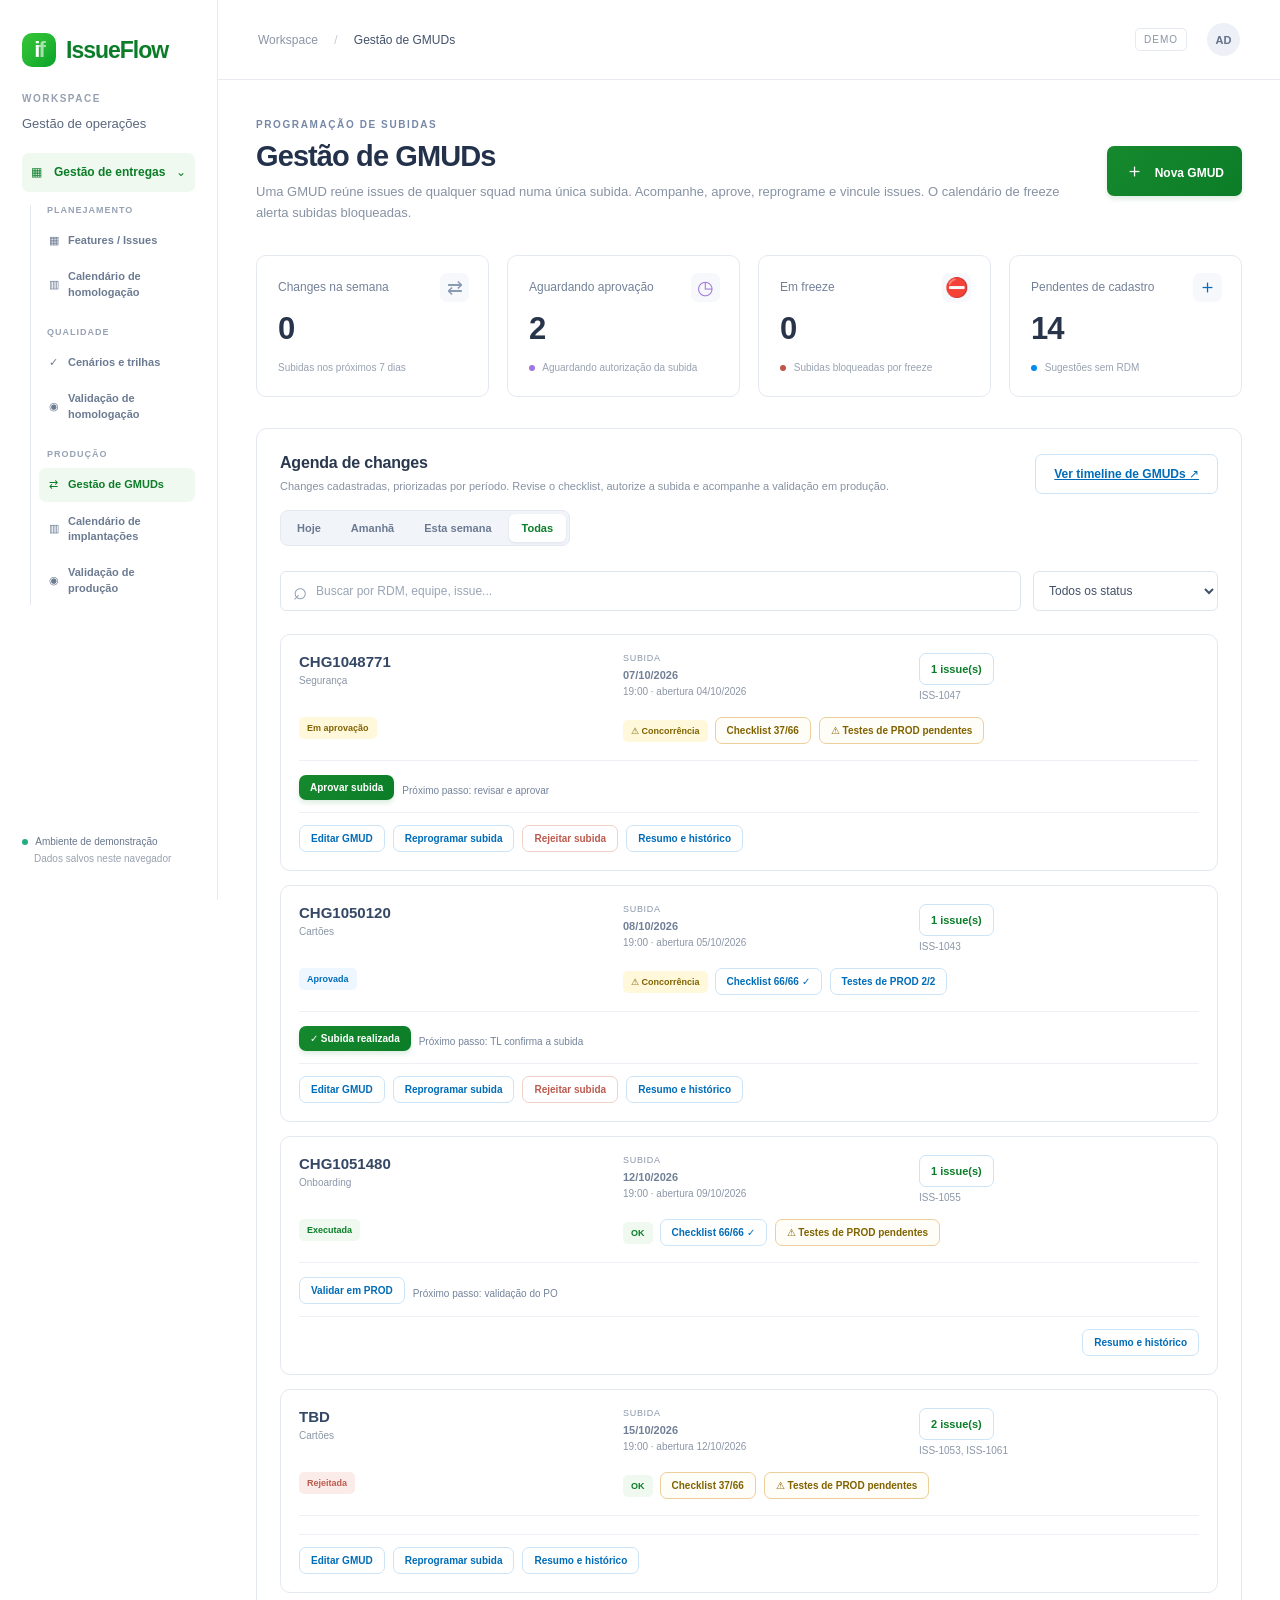
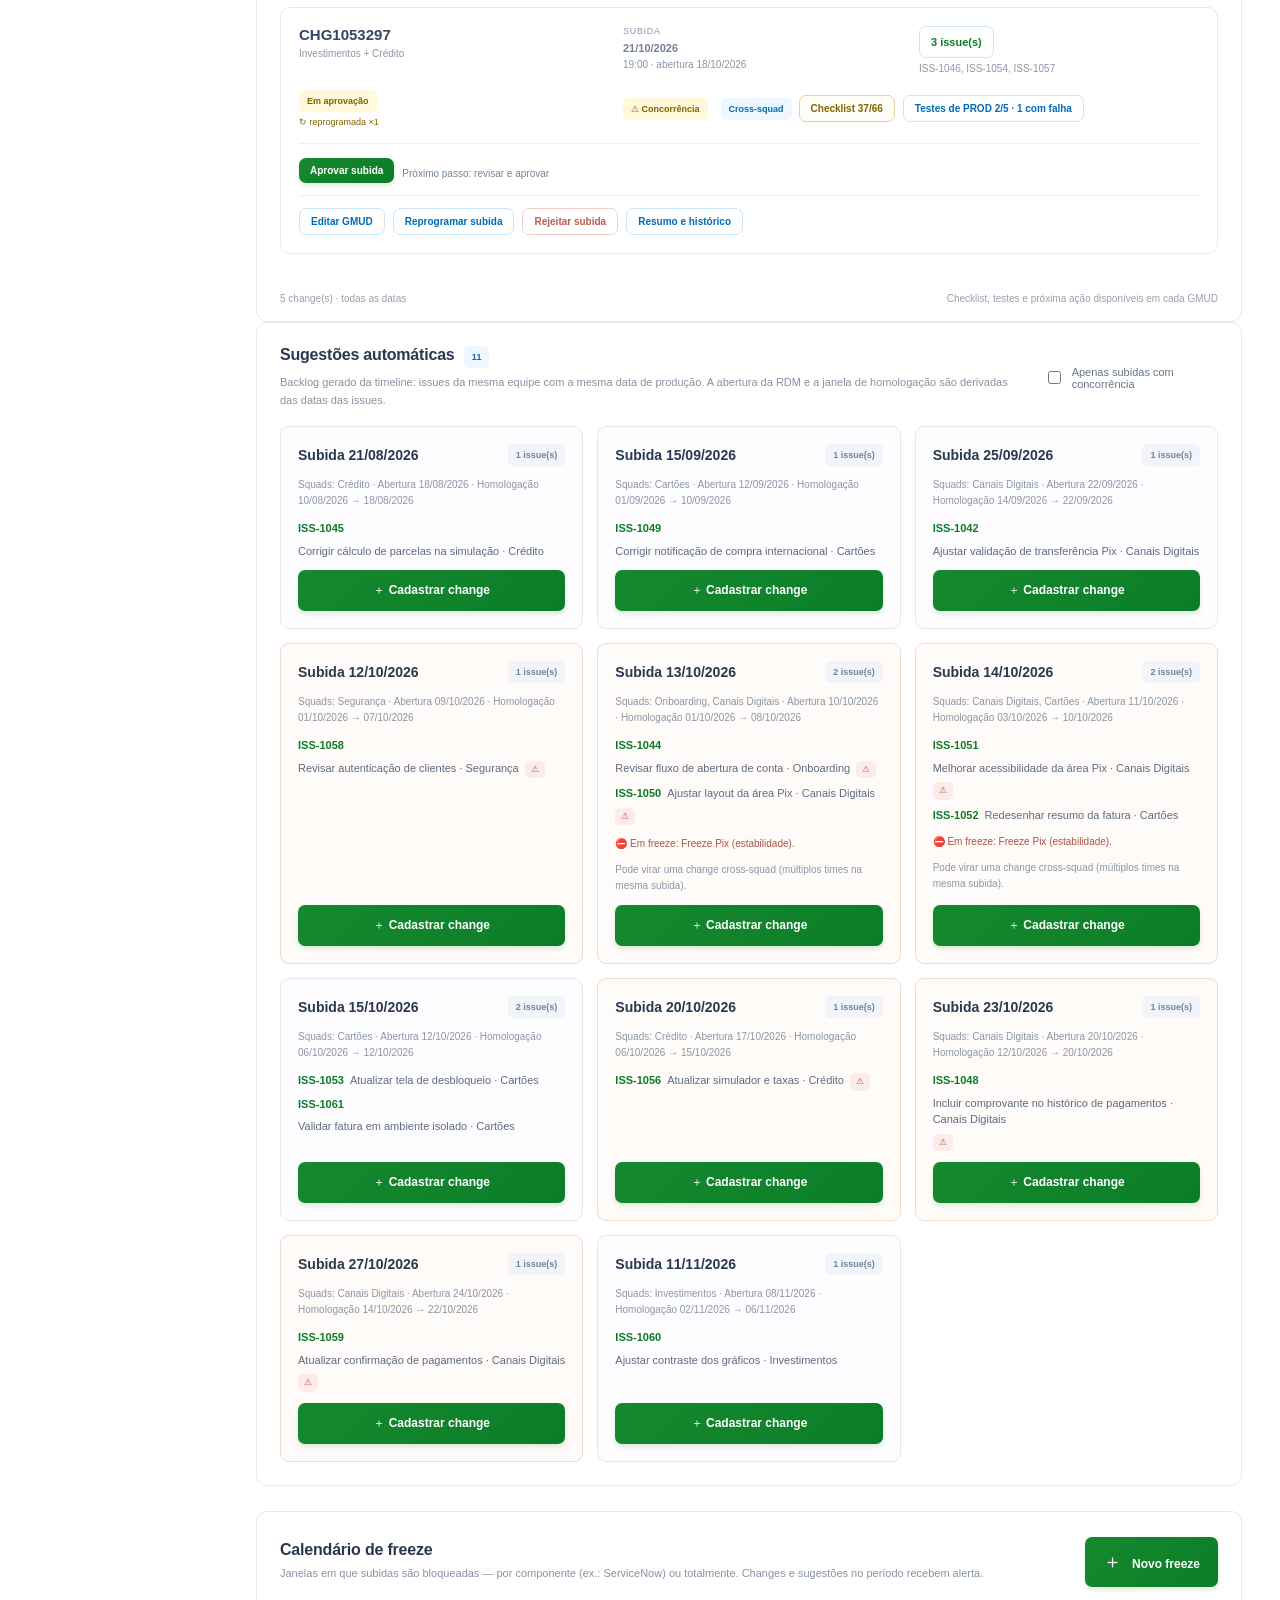
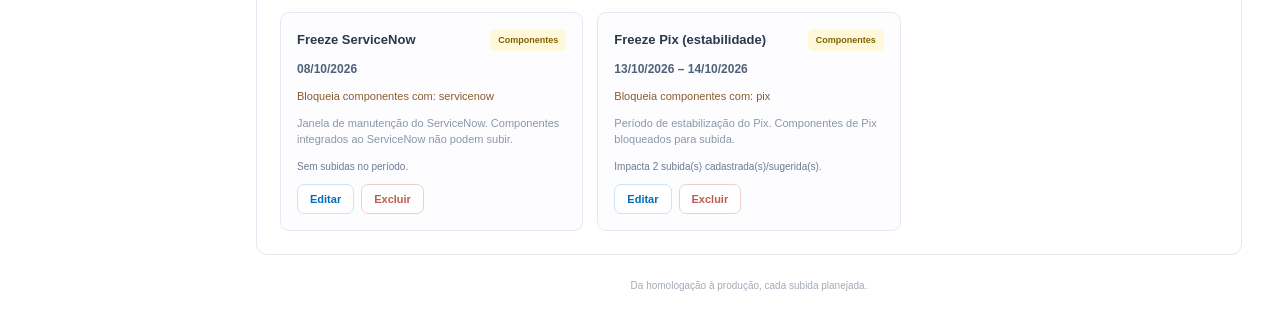
==== commit b6e77e9f: "Compact feature list and apply e-agro visual theme" ====
--- a/changes.html
+++ b/changes.html
@@ -4,6 +4,7 @@
     <meta charset="UTF-8" />
     <meta name="viewport" content="width=device-width, initial-scale=1" />
     <title>IssueFlow · Gestão de GMUDs</title>
+    <link rel="stylesheet" href="shared/ui/theme.css" />
     <link rel="stylesheet" href="shared/ui/styles.css" />
     <link rel="stylesheet" href="modules/changes/changes.css" />
     <script src="modules/features/features-store.js" defer></script>
--- a/shared/ui/theme.css
+++ b/shared/ui/theme.css
@@ -0,0 +1,25 @@
+/* Paleta e-agro. Tons de interação escuros preservam contraste em textos pequenos. */
+:root {
+  --brand-green-symbol: #35c537;
+  --brand-green-start: #24b732;
+  --brand-green-end: #09a12a;
+  --brand-blue: #008aeb;
+  --brand-yellow: #edba12;
+  --color-primary: #0b7d28;
+  --color-primary-hover: #086522;
+  --color-primary-fill-start: #16892e;
+  --color-primary-soft: #eff9ef;
+  --color-primary-soft-hover: #e1f3e1;
+  --color-primary-border: #c5e6c8;
+  --color-primary-focus: #2d9944;
+  --color-primary-shadow: rgba(11, 125, 40, 0.14);
+  --color-secondary: #008aeb;
+  --color-secondary-text: #006cb8;
+  --color-secondary-soft: #eef7ff;
+  --color-secondary-border: #cbe4f8;
+  --color-warning: #edba12;
+  --color-warning-soft: #fff8db;
+  --color-warning-text: #806300;
+  --color-surface: #ffffff;
+  --color-background: #ffffff;
+}
--- a/shared/ui/styles.css
+++ b/shared/ui/styles.css
@@ -9,7 +9,7 @@
     "Segoe UI",
     sans-serif;
   color: #273449;
-  background: #f5f7fa;
+  background: var(--color-background);
   font-synthesis: none;
 }
 body {
@@ -33,7 +33,7 @@
 input:focus-visible,
 select:focus-visible,
 textarea:focus-visible {
-  outline: 3px solid #b6ccff;
+  outline: 3px solid var(--color-primary-focus);
   outline-offset: 2px;
 }
 .sidebar {
@@ -53,11 +53,16 @@
   font-size: 23px;
   font-weight: 750;
   text-decoration: none;
-  color: #1d2b43;
+  color: var(--color-primary);
   letter-spacing: -1px;
 }
 .brand-icon {
-  background: #4263eb;
+  background: linear-gradient(
+    135deg,
+    var(--brand-green-symbol),
+    var(--brand-green-start),
+    var(--brand-green-end)
+  );
   color: white;
   width: 34px;
   height: 34px;
@@ -97,15 +102,15 @@
   font-weight: 650;
 }
 .active {
-  background: #edf2ff;
-  color: #4263df;
+  background: var(--color-primary-soft);
+  color: var(--color-primary);
 }
 .nav-dot {
   margin-left: auto;
   width: 6px;
   height: 6px;
   border-radius: 50%;
-  background: #4263eb;
+  background: var(--color-primary);
 }
 .sidebar-note {
   margin-top: auto;
@@ -212,9 +217,13 @@
   white-space: nowrap;
 }
 .primary {
-  background: #4263eb;
+  background: linear-gradient(
+    135deg,
+    var(--color-primary-fill-start),
+    var(--color-primary)
+  );
   color: white;
-  box-shadow: 0 3px 5px #4263eb18;
+  box-shadow: 0 3px 5px var(--color-primary-shadow);
 }
 .primary span {
   font-size: 19px;
@@ -222,8 +231,8 @@
 }
 .secondary {
   background: #fff;
-  border: 1px solid #dee4ed;
-  color: #56647b;
+  border: 1px solid var(--color-secondary-border);
+  color: var(--color-secondary-text);
 }
 .stats {
   display: grid;
@@ -268,22 +277,22 @@
   color: #899ab3;
 }
 .blue-text {
-  color: #537dea;
+  color: var(--color-secondary);
 }
 .purple-text {
   color: #a077dc;
 }
 .green-text {
-  color: #29a983;
+  color: var(--color-primary);
 }
 .blue-bg {
-  background: #537dea;
+  background: var(--color-secondary);
 }
 .purple-bg {
   background: #a077dc;
 }
 .green-bg {
-  background: #29a983;
+  background: var(--color-primary);
 }
 .panel {
   border: 1px solid #e4e9f1;
@@ -381,7 +390,7 @@
 }
 .issue-id {
   font-weight: 650;
-  color: #4768d9;
+  color: var(--color-primary);
   font-size: 12px;
 }
 .issue-id small {
@@ -410,20 +419,20 @@
   color: #73829b;
 }
 .blue {
-  background: #edf3ff;
-  color: #5078d7;
+  background: var(--color-primary-soft);
+  color: var(--color-secondary-text);
 }
 .green {
-  background: #eaf8f2;
-  color: #278968;
+  background: var(--color-primary-soft);
+  color: var(--color-primary);
 }
 .gray {
   background: #f1effb;
   color: #8a70c3;
 }
 .orange {
-  background: #fff5e7;
-  color: #b1873a;
+  background: var(--color-warning-soft);
+  color: var(--color-warning-text);
 }
 .panel-footer {
   display: flex;
@@ -678,7 +687,7 @@
   color: #66758b;
 }
 .conflict-toggle input {
-  accent-color: #4263eb;
+  accent-color: var(--color-primary);
 }
 .conflict-list {
   display: grid;
@@ -750,7 +759,7 @@
 .component-button {
   font-size: 11px;
   padding: 9px 11px;
-  color: #4263d5;
+  color: var(--color-primary);
 }
 .has-conflict td:first-child {
   box-shadow: inset 3px 0 #d87a6e;
@@ -779,7 +788,7 @@
 }
 .component-alert.clear {
   background: #edf8f2;
-  color: #278968;
+  color: var(--color-primary);
 }
 .component-detail {
   border: 1px solid #e4e9f1;
@@ -832,7 +841,7 @@
   padding: 0;
   line-height: 1.5;
   font-size: 10px;
-  color: #456cd5;
+  color: var(--color-primary);
 }
 .environment-hint.unavailable {
   color: #a27c46;
@@ -840,7 +849,7 @@
 .suggestion-box {
   padding: 15px;
   border: 1px solid #cddff7;
-  background: #f1f6ff;
+  background: var(--color-primary-soft);
   border-radius: 8px;
   margin: 16px 0;
 }
@@ -864,7 +873,7 @@
   color: #6c7b92;
 }
 a.nav.active {
-  color: #4263df;
+  color: var(--color-primary);
 }
 .sidebar .nav + .nav {
   margin-top: 8px;
@@ -936,7 +945,7 @@
   flex-wrap: wrap;
 }
 .change-issue-list strong {
-  color: #4768d9;
+  color: var(--color-primary);
   font-weight: 650;
 }
 .change-issue-list .badge {
@@ -1047,11 +1056,11 @@
   background: #f7f9fc;
 }
 .issue-check.on {
-  background: #f1f6ff;
+  background: var(--color-primary-soft);
 }
 .issue-check input {
   margin-top: 3px;
-  accent-color: #4263eb;
+  accent-color: var(--color-primary);
 }
 .issue-check-info {
   display: flex;
@@ -1060,7 +1069,7 @@
 }
 .issue-check-info strong {
   font-size: 12px;
-  color: #4768d9;
+  color: var(--color-primary);
 }
 .issue-check-info span {
   font-size: 11px;
@@ -1124,14 +1133,14 @@
 }
 .view-toggle button.active {
   background: #fff;
-  color: #4263df;
+  color: var(--color-primary);
   box-shadow: 0 1px 3px #1c2b4914;
 }
 .agenda-actions {
   white-space: nowrap;
 }
 .secondary.small.ck-pending {
-  color: #b1873a;
+  color: var(--color-warning-text);
   border-color: #eccf9a;
   background: #fffdf7;
 }
@@ -1152,7 +1161,7 @@
 }
 .reprog-note {
   display: block;
-  color: #b1873a !important;
+  color: var(--color-warning-text) !important;
   font-size: 9px !important;
   margin-top: 5px !important;
 }
@@ -1378,11 +1387,11 @@
   height: 100%;
   width: 0;
   border-radius: 5px;
-  background: #4263eb;
+  background: var(--color-primary);
   transition: width 0.25s;
 }
 .progress-fill.ok {
-  background: #29a983;
+  background: var(--color-primary);
 }
 .progress-fill.warn {
   background: #e0a33a;
@@ -1439,7 +1448,7 @@
   cursor: pointer;
 }
 .ck-filter input {
-  accent-color: #4263eb;
+  accent-color: var(--color-primary);
 }
 .ck-legend {
   display: flex;
@@ -1459,13 +1468,13 @@
   display: inline-block;
 }
 .ck-key.sim {
-  background: #29a983;
+  background: var(--color-primary);
 }
 .ck-key.nao {
-  background: #29a983;
+  background: var(--color-primary);
 }
 .ck-key.na {
-  background: #29a983;
+  background: var(--color-primary);
 }
 .ck-key.pend {
   background: #fff;
@@ -1557,8 +1566,8 @@
   line-height: 1;
 }
 .ck-row.done .ck-ind {
-  background: #29a983;
-  border-color: #29a983;
+  background: var(--color-primary);
+  border-color: var(--color-primary);
 }
 .ck-row.done .ck-ind::after {
   content: "✓";
@@ -1606,15 +1615,15 @@
   background: #f4f7fc;
 }
 .ck-opt.sim.sel {
-  background: #29a983;
+  background: var(--color-primary);
   color: #fff;
 }
 .ck-opt.nao.sel {
-  background: #29a983;
+  background: var(--color-primary);
   color: #fff;
 }
 .ck-opt.na.sel {
-  background: #29a983;
+  background: var(--color-primary);
   color: #fff;
 }
 .ck-input {
@@ -1660,7 +1669,7 @@
   gap: 8px !important;
 }
 .ck-required input {
-  accent-color: #4263eb;
+  accent-color: var(--color-primary);
 }
 .template-body {
   flex: 1 1 auto;
@@ -1708,7 +1717,7 @@
 .link-btn {
   border: 0;
   background: transparent;
-  color: #4263df;
+  color: var(--color-primary);
   font-size: 11px;
   font-weight: 600;
   padding: 6px 0 0;
@@ -1879,7 +1888,7 @@
   border-left: 3px solid #e6eaf1;
 }
 .scenario-row.ok {
-  border-left-color: #29a983;
+  border-left-color: var(--color-primary);
 }
 .scenario-row.failed {
   border-left-color: #d87a6e;
@@ -2041,8 +2050,8 @@
   color: #9aa7bd;
 }
 .stage-chip.ok {
-  background: #29a983;
-  border-color: #29a983;
+  background: var(--color-primary);
+  border-color: var(--color-primary);
   color: #fff;
 }
 .stage-chip.fail {
@@ -2082,7 +2091,7 @@
   font-weight: 600;
 }
 .sc-ho input {
-  accent-color: #4263eb;
+  accent-color: var(--color-primary);
 }
 .builder-save {
   display: flex;
@@ -2093,7 +2102,7 @@
   font-weight: 600;
 }
 .builder-save input {
-  accent-color: #4263eb;
+  accent-color: var(--color-primary);
 }
 .picker-search-inline {
   width: 100%;
@@ -2202,16 +2211,16 @@
   color: #8a70c3;
 }
 .change-row-badge.orange {
-  background: #fff5e7;
-  color: #b1873a;
+  background: var(--color-warning-soft);
+  color: var(--color-warning-text);
 }
 .change-row-badge.blue {
-  background: #edf3ff;
-  color: #5078d7;
+  background: var(--color-primary-soft);
+  color: var(--color-secondary-text);
 }
 .change-row-badge.green {
-  background: #eaf8f2;
-  color: #278968;
+  background: var(--color-primary-soft);
+  color: var(--color-primary);
 }
 .change-row-badge.red {
   background: #fcece9;
@@ -2312,7 +2321,7 @@
 .production-choice input {
   width: 16px;
   height: 16px;
-  accent-color: #4263eb;
+  accent-color: var(--color-primary);
   margin-top: 3px;
   flex-shrink: 0;
 }
@@ -2477,7 +2486,7 @@
 .prod-stage-field select[data-result="OK"] {
   border-color: #bcdfcf;
   background: #f2fbf6;
-  color: #278968;
+  color: var(--color-primary);
 }
 .prod-stage-field select[data-result="Falhou"] {
   border-color: #edc6c0;
@@ -2493,7 +2502,7 @@
 }
 .prod-failure-note {
   font-size: 11px;
-  color: #b1873a;
+  color: var(--color-warning-text);
   margin-bottom: 10px;
 }
 .rollback-snapshot {
@@ -2666,8 +2675,8 @@
   gap: 8px;
   border-radius: 7px;
   padding: 11px 9px;
-  background: #f0f4ff;
-  color: #4263df;
+  background: var(--color-primary-soft);
+  color: var(--color-primary);
   font-size: 12px;
   font-weight: 650;
   cursor: pointer;
@@ -2677,10 +2686,10 @@
   display: none;
 }
 .nav-module-toggle:hover {
-  background: #e7edfd;
+  background: var(--color-primary-soft-hover);
 }
 .nav-module-toggle:focus-visible {
-  outline: 3px solid #b6ccff;
+  outline: 3px solid var(--color-primary-focus);
   outline-offset: 2px;
 }
 .nav-module-icon {
@@ -2805,7 +2814,7 @@
 .ho-queue-progress span {
   display: block;
   height: 100%;
-  background: #29a983;
+  background: var(--color-primary);
 }
 @media (max-width: 700px) {
   .ho-queue {
@@ -2813,3 +2822,26 @@
     grid-template-columns: 1fr;
   }
 }
+
+.primary:hover {
+  background: var(--color-primary-hover);
+}
+.secondary:not(.danger):hover {
+  background: var(--color-secondary-soft);
+}
+.blue {
+  background: var(--color-secondary-soft);
+  color: var(--color-secondary-text);
+}
+.blue-text {
+  color: var(--color-secondary-text);
+}
+.blue-bg {
+  background: var(--color-secondary);
+}
+.green-text {
+  color: var(--color-primary);
+}
+.green-bg {
+  background: var(--color-primary);
+}
--- a/modules/changes/changes.css
+++ b/modules/changes/changes.css
@@ -163,7 +163,7 @@
 }
 
 .approval-ready {
-  color: #278968;
+  color: var(--color-primary);
 }
 
 .changes-embedded > .sidebar,
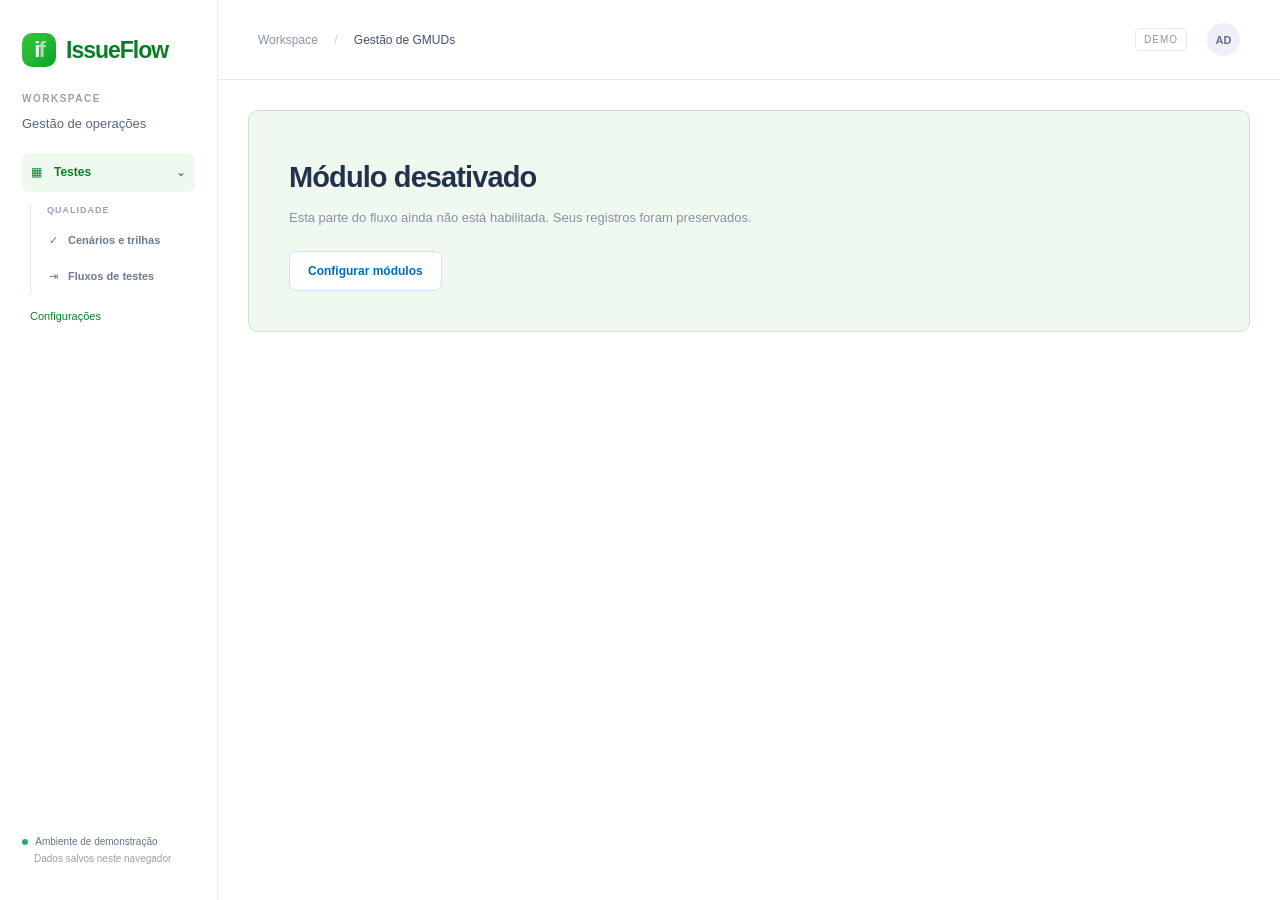
==== commit 0cd38b91: "Update project ZIP with phased testing modules and validated scenario flows" ====
--- a/changes.html
+++ b/changes.html
@@ -7,6 +7,7 @@
     <link rel="stylesheet" href="shared/ui/theme.css" />
     <link rel="stylesheet" href="shared/ui/styles.css" />
     <link rel="stylesheet" href="modules/changes/changes.css" />
+    <script src="shared/config/modules.js" defer></script>
     <script src="modules/features/features-store.js" defer></script>
     <script src="shared/storage/local-storage.js" defer></script>
     <script src="modules/test-catalog/catalog-store.js" defer></script>
--- a/shared/ui/styles.css
+++ b/shared/ui/styles.css
@@ -2845,3 +2845,140 @@
 .green-bg {
   background: var(--color-primary);
 }
+
+.nav-settings {
+  display: block;
+  margin: 16px 8px 0;
+  color: var(--color-primary);
+  font-size: 11px;
+  text-decoration: none;
+}
+.nav-settings:hover {
+  text-decoration: underline;
+}
+.module-unavailable {
+  padding: 40px;
+  margin: 30px;
+  background: var(--color-primary-soft);
+  border: 1px solid var(--color-primary-border);
+  border-radius: 10px;
+}
+.module-unavailable p {
+  margin: 14px 0 22px;
+  font-size: 13px;
+}
+.module-unavailable a {
+  display: inline-block;
+  text-decoration: none;
+}
+.settings-content {
+  padding: 0 24px 24px;
+}
+.settings-content label {
+  display: flex;
+  flex-direction: column;
+  gap: 7px;
+  font-size: 12px;
+  margin-bottom: 16px;
+}
+.settings-content input,
+.settings-content textarea {
+  width: 100%;
+}
+.settings-content textarea {
+  min-height: 110px;
+}
+.settings-content .module-choice {
+  flex-direction: row;
+  align-items: center;
+  margin: 12px 0;
+}
+.module-choice input {
+  width: auto;
+  accent-color: var(--color-primary);
+}
+.settings-actions {
+  display: flex;
+  gap: 12px;
+  align-items: center;
+}
+.settings-error {
+  color: #b34f42;
+  font-size: 12px;
+  margin: 12px 0;
+}
+.settings-hint {
+  font-size: 12px;
+  line-height: 1.6;
+  color: #718097;
+}
+.settings-success {
+  color: var(--color-primary);
+  font-size: 12px;
+  margin: 12px 0;
+}
+
+.scenario-instructions {
+  font-size: 12px;
+  line-height: 1.6;
+  margin: 8px 0;
+  padding: 10px 12px;
+  background: var(--color-primary-soft);
+  border-radius: 6px;
+  color: #526480;
+  white-space: pre-wrap;
+  overflow-wrap: anywhere;
+}
+
+.settings-hint a{color:var(--color-secondary-text)}
+
+.scenario-context { display:block; color:var(--text-muted, #667085); font-size:12px; font-weight:400; margin-top:4px; }
+#caseAttributes { margin:16px 0; }
+#caseAttributes summary { cursor:pointer; color:var(--color-secondary-text); font-weight:600; }
+
+/* Cadastros de qualidade: organizar antes de executar. */
+.quality-tabs {display:flex;gap:24px;border-bottom:1px solid var(--border,#e4e7ec);margin:0 0 24px;}
+.quality-tabs a {padding:12px 0;color:var(--text-muted,#667085);text-decoration:none;font-weight:600;border-bottom:3px solid transparent;}
+.quality-tabs a[aria-current="page"] {color:var(--color-primary,#09a12a);border-color:currentColor;}
+.quality-actions {display:flex;gap:8px;align-items:center;flex-wrap:wrap;}
+.flow-cards {display:grid;grid-template-columns:repeat(auto-fit,minmax(min(100%,380px),1fr));gap:16px;padding:20px;}
+.flow-card {border:1px solid var(--border,#e4e7ec);border-radius:12px;padding:20px;background:white;min-width:0;}
+.flow-card-heading {display:flex;align-items:flex-start;justify-content:space-between;gap:12px;}
+.flow-card h3 {margin:8px 0 16px;font-size:16px;}
+.flow-preview {display:flex;flex-wrap:wrap;gap:8px 18px;padding-left:22px;margin:12px 0;}
+.flow-preview li {padding:4px 8px 4px 2px;font-size:13px;overflow-wrap:anywhere;}
+.flow-explanation {max-width:900px;padding:24px 0;color:var(--text-muted,#667085);font-size:14px;line-height:1.7;}
+.flow-explanation h2 {font-size:16px;color:var(--text,#24334c);}
+.quality-form {padding:0 28px 24px;}
+.quality-form .modal-actions {position:sticky;bottom:-24px;background:white;padding:16px 0;margin-top:20px;}
+.case-form-section {border:0;border-bottom:1px solid var(--border,#e4e7ec);padding:18px 0;margin:0;}
+.case-form-section h3,.flow-step-heading h3 {margin:0 0 16px;font-size:15px;}
+.case-form-section summary,.quality-advanced summary {cursor:pointer;font-size:14px;font-weight:600;padding:4px 0;}
+.case-form-section[open] summary {margin-bottom:16px;}
+.case-flow-preview {background:var(--color-primary-soft,#f0faf0);border-radius:8px;padding:12px 16px;margin:12px 0;font-size:13px;}
+.case-flow-preview:empty {display:none;}
+.quality-advanced {margin-top:24px;padding:20px;}
+.flow-step-heading {display:flex;justify-content:space-between;margin-top:24px;font-size:13px;}
+.flow-step-editor {list-style:none;padding:0;}
+.flow-step-row {display:flex;gap:8px;align-items:center;margin-bottom:10px;}
+.flow-step-row input {min-width:0;flex:1;}
+.flow-area-list {display:grid;gap:8px;margin-bottom:24px;}
+.flow-area {border-bottom:1px solid var(--border,#e4e7ec);padding:10px 0;}
+#functionForm {margin-top:24px;padding-top:20px;border-top:1px solid var(--border,#e4e7ec);}
+@media(max-width:600px){.quality-form {padding:0 16px 20px;}.flow-card-heading{flex-direction:column;}.flow-cards {padding:12px;}.flow-step-row{gap:4px;}.flow-step-row button {padding:8px;}}
+.quality-form label:not(.ck-required) {display:flex;flex-direction:column;gap:7px;font-size:12px;font-weight:600;color:var(--text-muted,#667085);margin-bottom:14px;}
+.quality-form .ck-required {display:flex;align-items:center;gap:8px;font-size:13px;margin:18px 0;}
+.quality-form .field-hint {font-weight:400;line-height:1.6;}
+.quality-form a,.flow-explanation a,.panel-footer a {color:var(--color-secondary-text,#008aeb);font-size:13px;}
+.flow-next{display:flex;align-items:center;justify-content:space-between;gap:18px;background:var(--color-primary-soft,#f0faf0);border:1px solid #d8ead8;border-radius:10px;padding:16px 20px;margin:16px 0 24px;font-size:13px;}
+.flow-next p{margin:6px 0 0;line-height:1.6;color:var(--text-muted,#667085);}
+.flow-next a,.flow-next button{flex-shrink:0;text-decoration:none;}
+.execution-position{font-size:13px;font-weight:600;line-height:1.6;margin:8px 0 16px;}
+.ho-step-field{min-width:0;}.ho-step-reason{margin-top:8px;}.ho-step-reason textarea{width:100%;}
+@media(max-width:600px){.flow-next{align-items:flex-start;flex-direction:column;}}
+.flow-next.is-blocked {background:#fff5f5;border-color:#f3cccc;}
+.prod-scope-note{border:1px dashed #cfd7e1;background:#f8fafb;border-radius:8px;padding:12px;color:#667085;font-size:12px;line-height:1.6;}
+
+/* Contexto precede os atributos específicos no cadastro de cenário. */
+#caseForm .case-context { margin-bottom: 18px; }
+#caseForm #caseBuilder:empty { display: none; }
